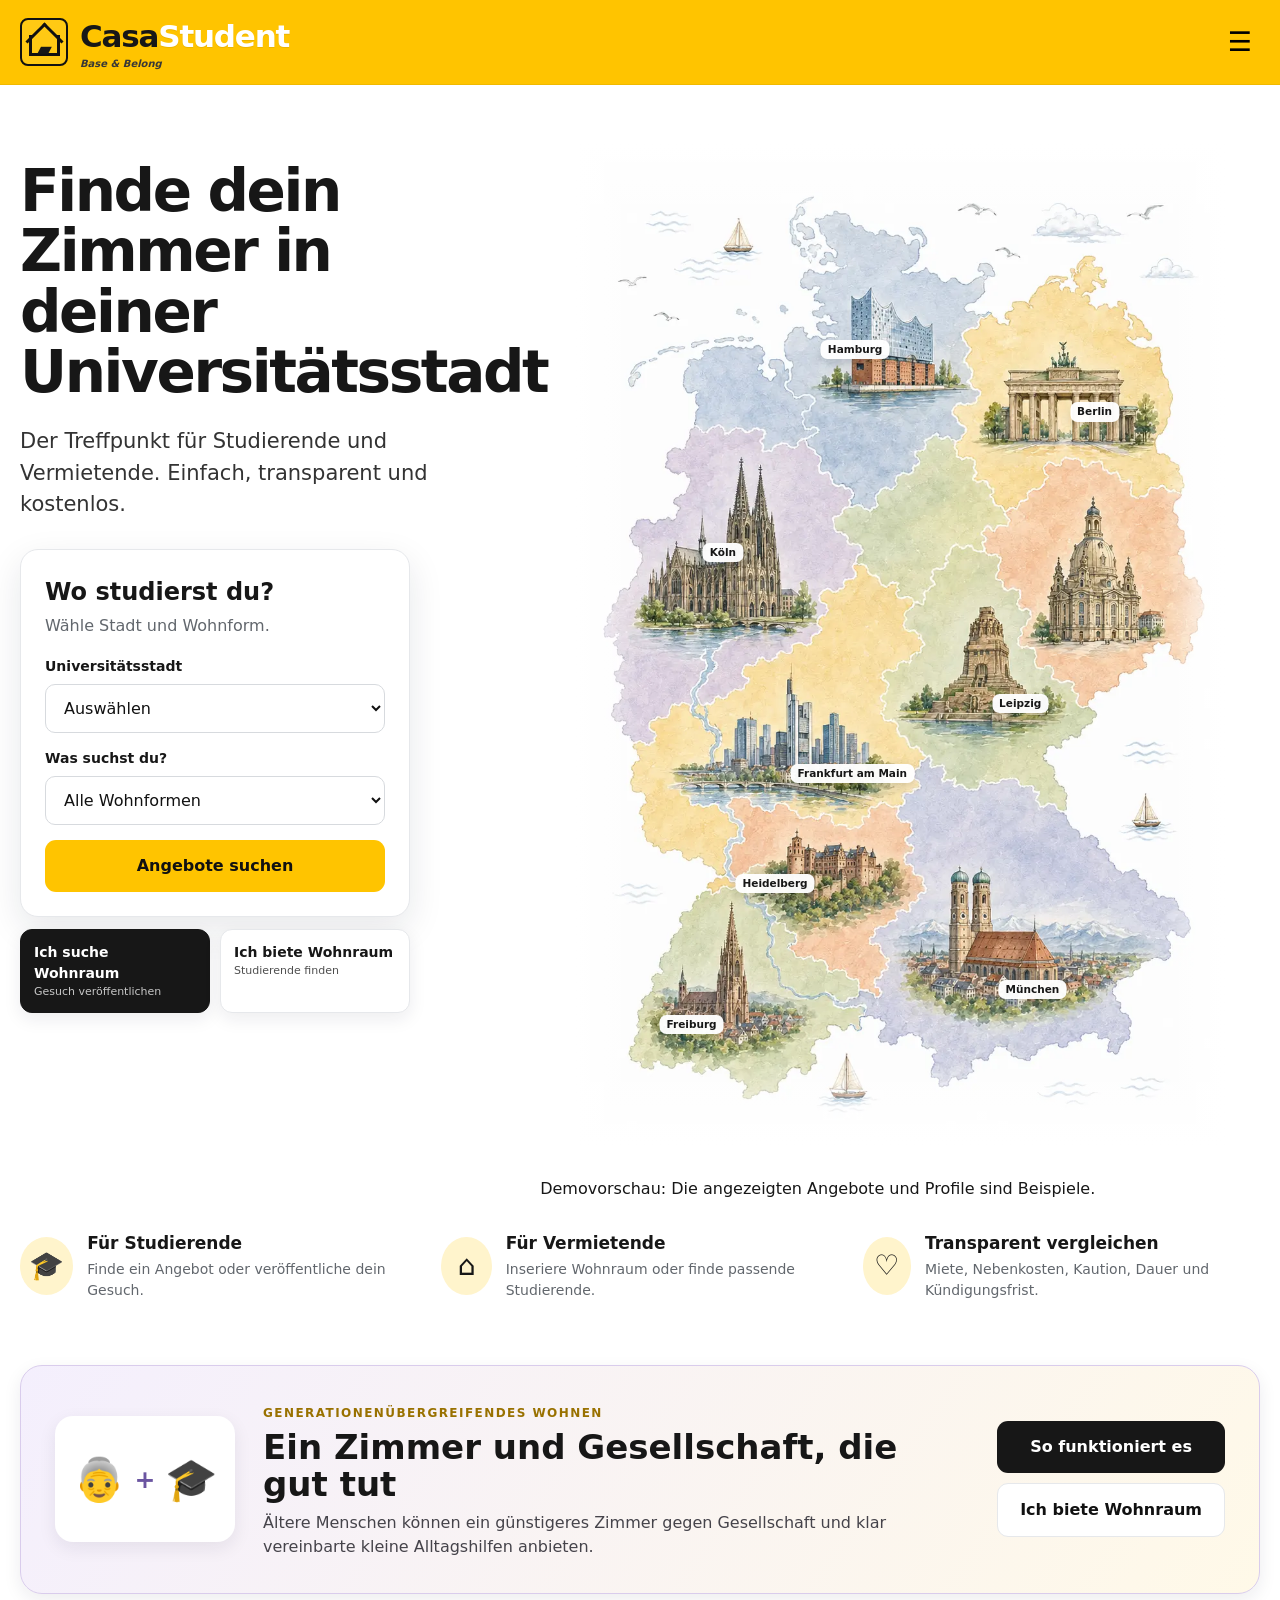
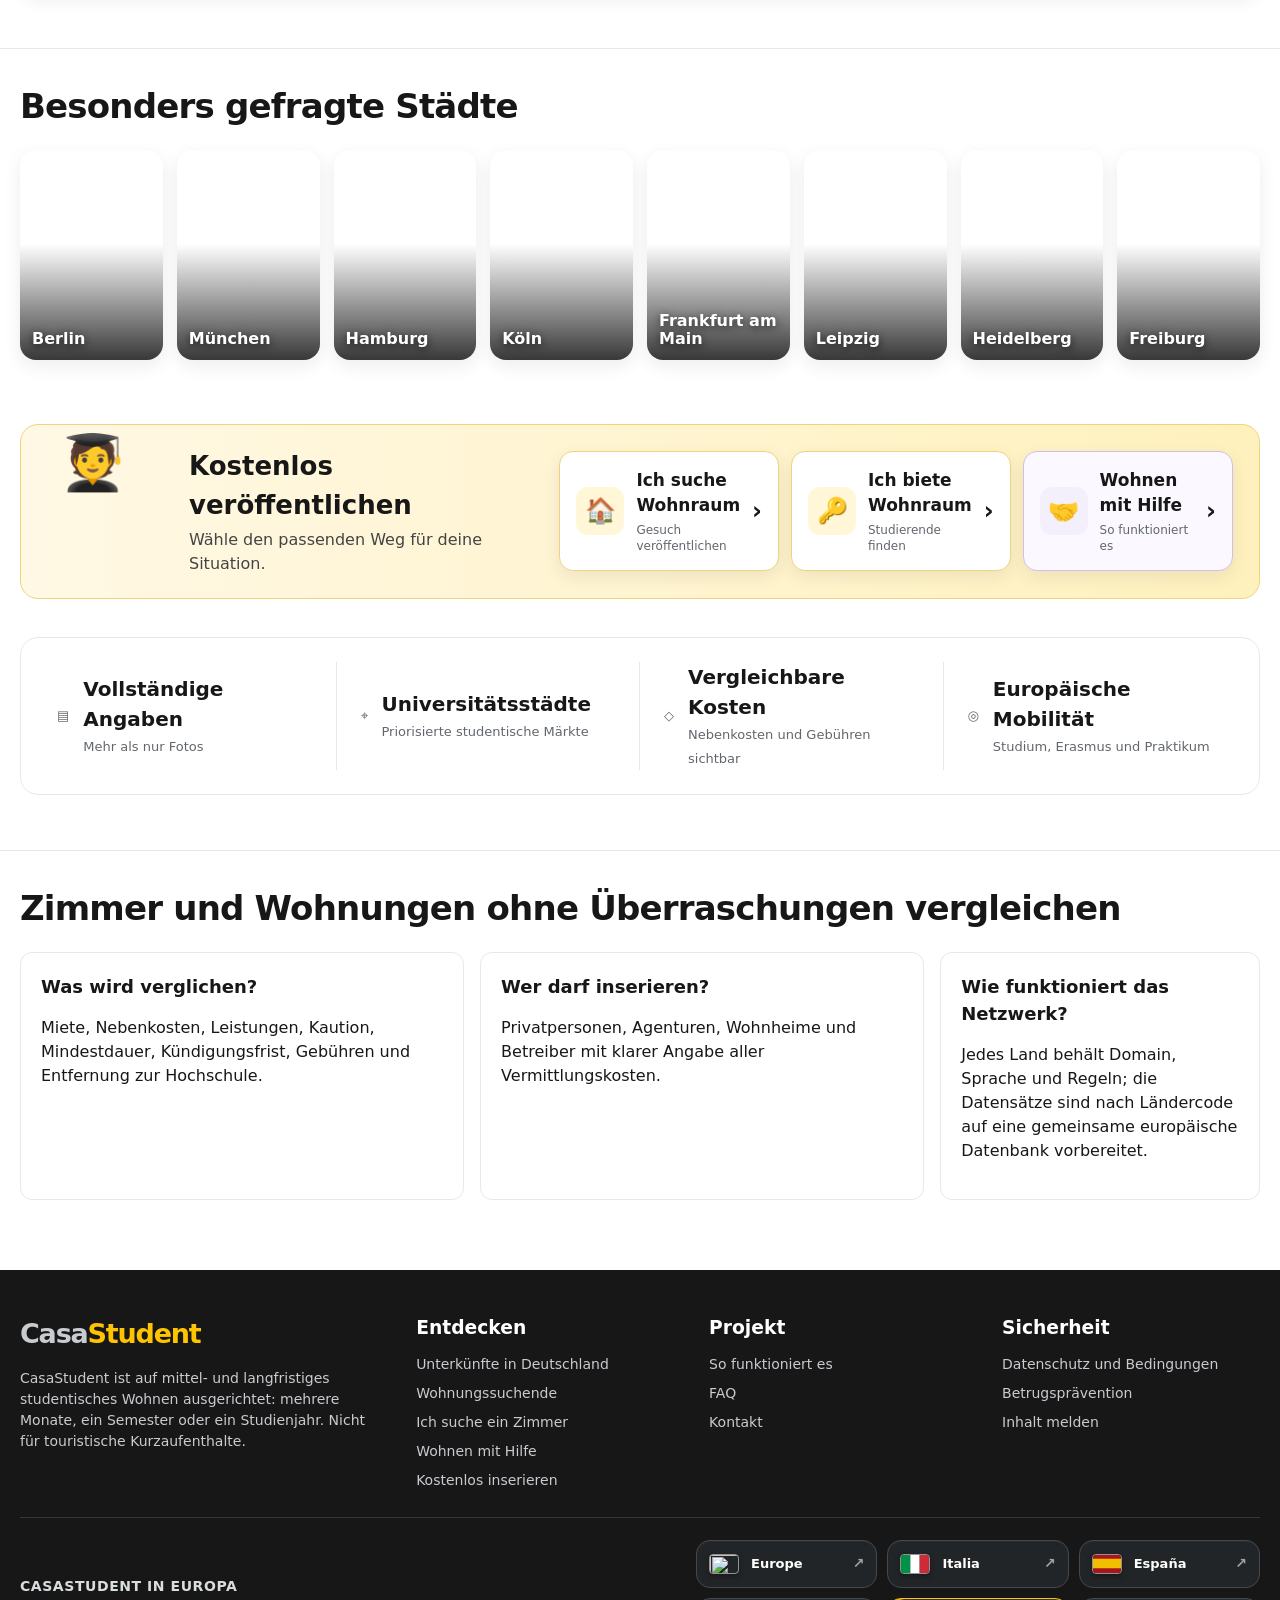
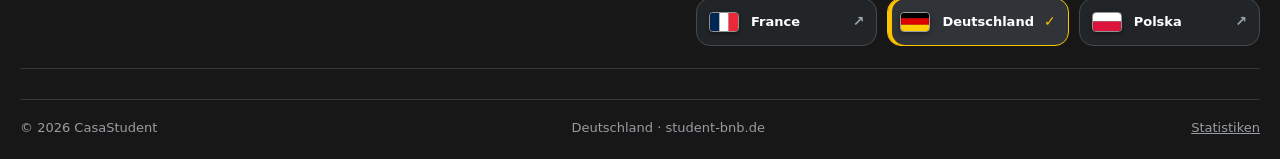
==== index.html @ a4d56d57 "Fix CasaStudent cross-country links" ====
<!doctype html><html lang="de"><head><meta charset="utf-8"><meta name="viewport" content="width=device-width,initial-scale=1"><meta name="theme-color" content="#ffc400"><link rel="stylesheet" href="assets/css/style.css"><link rel="stylesheet" href="assets/css/country.css?v=20260824-map4"><link rel="stylesheet" href="assets/css/germany-map-fix.css?v=20260825-map8"><title>Finde dein Zimmer in deiner Universitätsstadt | StudentBnB</title><meta name="description" content="Der Treffpunkt für Studierende und Vermietende. Einfach, transparent und kostenlos."><link rel="canonical" href="https://casastudent.de/index.html"></head><body><header class="site-header"><div class="container header-inner">
<a class="brand" href="index.html" aria-label="StudentBnB home"><span class="brand-icon" aria-hidden="true"><span class="brand-cap">▰</span></span><span>Student<strong>BnB</strong><small>Finde dein Zimmer. Lebe deine Stadt.</small></span></a>
<button class="menu-button" aria-label="Menu" aria-expanded="false">☰</button>
<nav class="main-nav" aria-label="Hauptnavigation"><a href="index.html#how">So funktioniert es</a><a href="studierende.html">Wohnungssuchende</a><a class="nav-social-link" href="wohnen-mit-hilfe.html">Wohnen mit Hilfe</a><a href="index.html#faq">FAQ</a><a href="index.html#contact">Kontakt</a><a class="nav-feature-link" href="ich-suche.html">Ich suche ein Zimmer</a><a class="header-cta" href="inserieren.html">Kostenlos inserieren</a><a class="account-link" href="#" data-login>♙ <span data-account-label>Anmelden</span></a></nav>
</div></header><main><section class="home-hero"><div class="container hero-grid"><div class="hero-copy"><h1>Finde dein Zimmer in deiner Universitätsstadt</h1><p>Der Treffpunkt für Studierende und Vermietende. Einfach, transparent und kostenlos.</p><form class="search-card" id="home-search"><h2>Wo studierst du?</h2><p>Wähle Stadt und Wohnform.</p><div class="field"><label for="home-city">Universitätsstadt</label><select id="home-city" name="city"></select></div><div class="field"><label for="home-type">Was suchst du?</label><select id="home-type" name="type"><option value="">Alle Wohnformen</option><option value="Einzelzimmer">Einzelzimmer</option><option value="Platz im Mehrbettzimmer">Platz im Mehrbettzimmer</option><option value="Studio">Studio</option><option value="1-Zimmer-Wohnung">1-Zimmer-Wohnung</option><option value="Wohnung">Wohnung</option></select></div><button class="btn btn-yellow btn-block" type="submit">Angebote suchen</button></form><div class="hero-market-actions"><a href="ich-suche.html"><strong>Ich suche Wohnraum</strong><small>Gesuch veröffentlichen</small></a><a href="inserieren.html"><strong>Ich biete Wohnraum</strong><small>Studierende finden</small></a></div></div>
<div class="map-stage country-market-map"><div class="market-map-top"><div><h2>Hochschulmärkte in Deutschland</h2><p>Wähle deine Universitätsstadt im Menü; die Deutschlandkarte ist auf denselben visuellen Standard wie Italien, Spanien und Frankreich abgestimmt.</p></div><span class="market-country-code">DE</span></div><div class="market-map-canvas"><div class="market-map-visual" style="--map-ratio:1009 / 1558"><img class="market-map-image" src="assets/img/country-map-watercolor-v2.webp" alt="Illustrierte Deutschlandkarte mit wichtigen Universitätsstädten und Wahrzeichen" draggable="false" decoding="async"><a class="map-city-marker label-left" style="--x:49.50%;--y:20.80%" href="stadt.html?city=hamburg" aria-label="Hamburg" title="Hamburg"><span>Hamburg</span></a><a class="map-city-marker label-right" style="--x:75.00%;--y:27.00%" href="stadt.html?city=berlin" aria-label="Berlin" title="Berlin"><span>Berlin</span></a><a class="map-city-marker label-right" style="--x:63.00%;--y:56.00%" href="stadt.html?city=leipzig" aria-label="Leipzig" title="Leipzig"><span>Leipzig</span></a><a class="map-city-marker label-left" style="--x:27.00%;--y:41.00%" href="stadt.html?city=koeln" aria-label="Köln" title="Köln"><span>Köln</span></a><a class="map-city-marker label-right" style="--x:32.00%;--y:63.00%" href="stadt.html?city=frankfurt" aria-label="Frankfurt am Main" title="Frankfurt am Main"><span>Frankfurt am Main</span></a><a class="map-city-marker label-left" style="--x:38.00%;--y:74.00%" href="stadt.html?city=heidelberg" aria-label="Heidelberg" title="Heidelberg"><span>Heidelberg</span></a><a class="map-city-marker label-left" style="--x:24.00%;--y:88.00%" href="stadt.html?city=freiburg" aria-label="Freiburg" title="Freiburg"><span>Freiburg</span></a><a class="map-city-marker label-right" style="--x:64.00%;--y:84.50%" href="stadt.html?city=muenchen" aria-label="München" title="München"><span>München</span></a></div></div><div class="market-map-note"><strong>Für eine gemeinsame europäische Datenbank vorbereitet</strong><span>countryCode = DE</span></div></div></div>
<div class="container value-strip" id="how"><div class="value-item"><span class="icon-circle">🎓</span><div><h3>Für Studierende</h3><p>Finde ein Angebot oder veröffentliche dein Gesuch.</p></div></div><div class="value-item"><span class="icon-circle">⌂</span><div><h3>Für Vermietende</h3><p>Inseriere Wohnraum oder finde passende Studierende.</p></div></div><div class="value-item"><span class="icon-circle">♡</span><div><h3>Transparent vergleichen</h3><p>Miete, Nebenkosten, Kaution, Dauer und Kündigungsfrist.</p></div></div></div></section>
<section class="solidarity-home"><div class="container solidarity-home-grid"><div class="solidarity-visual" aria-hidden="true"><span>👵</span><b>+</b><span>🎓</span></div><div><span class="kicker">Generationenübergreifendes Wohnen</span><h2>Ein Zimmer und Gesellschaft, die gut tut</h2><p>Ältere Menschen können ein günstigeres Zimmer gegen Gesellschaft und klar vereinbarte kleine Alltagshilfen anbieten.</p></div><div class="solidarity-actions"><a class="btn btn-dark" href="wohnen-mit-hilfe.html">So funktioniert es</a><a class="btn btn-white" href="inserieren.html?formula=intergenerational">Ich biete Wohnraum</a></div></div></section>
<section class="city-section"><div class="container"><h2 class="section-title">Besonders gefragte Städte</h2><div class="city-grid"><a class="city-card" href="stadt.html?city=berlin"><img src="assets/img/room-1.webp" alt=""><strong>Berlin</strong></a><a class="city-card" href="stadt.html?city=muenchen"><img src="assets/img/room-2.webp" alt=""><strong>München</strong></a><a class="city-card" href="stadt.html?city=hamburg"><img src="assets/img/room-3.webp" alt=""><strong>Hamburg</strong></a><a class="city-card" href="stadt.html?city=koeln"><img src="assets/img/room-4.webp" alt=""><strong>Köln</strong></a><a class="city-card" href="stadt.html?city=frankfurt"><img src="assets/img/room-5.webp" alt=""><strong>Frankfurt am Main</strong></a><a class="city-card" href="stadt.html?city=leipzig"><img src="assets/img/room-6.webp" alt=""><strong>Leipzig</strong></a><a class="city-card" href="stadt.html?city=heidelberg"><img src="assets/img/room-7.webp" alt=""><strong>Heidelberg</strong></a><a class="city-card" href="stadt.html?city=freiburg"><img src="assets/img/room-1.webp" alt=""><strong>Freiburg</strong></a></div></div></section>
<section class="container"><div class="publish-banner"><div class="student-illustration" aria-hidden="true" style="background:none;font-size:54px">🧑‍🎓</div><div><h3>Kostenlos veröffentlichen</h3><p>Wähle den passenden Weg für deine Situation.</p></div><div class="publish-choice-grid"><a class="publish-choice" href="ich-suche.html"><span class="choice-icon">🏠</span><span><strong>Ich suche Wohnraum</strong><small>Gesuch veröffentlichen</small></span><b>›</b></a><a class="publish-choice" href="inserieren.html"><span class="choice-icon">🔑</span><span><strong>Ich biete Wohnraum</strong><small>Studierende finden</small></span><b>›</b></a><a class="publish-choice solidarity-choice" href="wohnen-mit-hilfe.html"><span class="choice-icon">🤝</span><span><strong>Wohnen mit Hilfe</strong><small>So funktioniert es</small></span><b>›</b></a></div></div>
<div class="stats-strip"><div class="stat"><span class="stat-icon">▤</span><div><strong>Vollständige Angaben</strong><span>Mehr als nur Fotos</span></div></div><div class="stat"><span class="stat-icon">⌖</span><div><strong>Universitätsstädte</strong><span>Priorisierte studentische Märkte</span></div></div><div class="stat"><span class="stat-icon">◇</span><div><strong>Vergleichbare Kosten</strong><span>Nebenkosten und Gebühren sichtbar</span></div></div><div class="stat"><span class="stat-icon">◎</span><div><strong>Europäische Mobilität</strong><span>Studium, Erasmus und Praktikum</span></div></div></div></section>
<section class="city-section" id="faq"><div class="container"><h2 class="section-title">Zimmer und Wohnungen ohne Überraschungen vergleichen</h2><div class="detail-grid"><article class="info-card"><h2>Was wird verglichen?</h2><p>Miete, Nebenkosten, Leistungen, Kaution, Mindestdauer, Kündigungsfrist, Gebühren und Entfernung zur Hochschule.</p></article><article class="info-card"><h2>Wer darf inserieren?</h2><p>Privatpersonen, Agenturen, Wohnheime und Betreiber mit klarer Angabe aller Vermittlungskosten.</p></article><article class="info-card"><h2>Wie funktioniert das Netzwerk?</h2><p>Jedes Land behält Domain, Sprache und Regeln; die Datensätze sind nach Ländercode auf eine gemeinsame europäische Datenbank vorbereitet.</p></article></div></div></section></main><footer class="site-footer" id="contact"><div class="container"><div class="footer-grid">
<div><a class="brand" href="index.html" style="font-size:27px"><span>Student<strong>BnB</strong></span></a><p>Der Treffpunkt für Studierende und Vermietende. Einfach, transparent und kostenlos.</p></div>
<div><h3>Entdecken</h3><div class="footer-links"><a href="stadt.html">Unterkünfte in Deutschland</a><a href="studierende.html">Wohnungssuchende</a><a href="ich-suche.html">Ich suche ein Zimmer</a><a href="wohnen-mit-hilfe.html">Wohnen mit Hilfe</a><a href="inserieren.html">Kostenlos inserieren</a></div></div>
<div><h3>Projekt</h3><div class="footer-links"><a href="index.html#how">So funktioniert es</a><a href="index.html#faq">FAQ</a><a href="index.html#contact">Kontakt</a></div></div>
<div><h3>Sicherheit</h3><div class="footer-links"><a href="datenschutz.html">Datenschutz und Bedingungen</a><a href="datenschutz.html#security">Betrugsprävention</a><a href="mailto:meldung@student-bnb.de">Inhalt melden</a></div></div>
</div><div class="footer-international"><strong>StudentBnB in Europa</strong><div class="footer-country-links" data-network></div></div><div class="footer-bottom"><span>© 2026 StudentBnB</span><span>Deutschland · student-bnb.de</span></div></div></footer><div class="modal-backdrop" id="login-modal" role="dialog" aria-modal="true" aria-labelledby="login-title"><div class="modal"><button class="modal-close" data-close-modal aria-label="Schließen">×</button><h2 id="login-title">Anmelden</h2><p>Prüfe deine E-Mail, um die Verifizierung abzuschließen.</p><form id="login-form"><div class="field"><label for="login-email">Email</label><input id="login-email" name="email" type="email" required autocomplete="email" placeholder="name@email.com"></div><button class="btn btn-yellow btn-block" type="submit">Bestätigen und fortfahren</button></form></div></div><div id="toast" class="toast" role="status" aria-live="polite"></div><script src="assets/js/config.js"></script><script src="assets/js/data.js"></script><script src="assets/js/api.js"></script><script src="assets/js/app.js"></script></body></html>
---- assets/css/style.css ----
:root{
  --yellow:#ffc400;
  --yellow-dark:#e9ad00;
  --yellow-soft:#fff7d8;
  --ink:#171717;
  --muted:#62676d;
  --line:#e6e8eb;
  --paper:#ffffff;
  --green:#159447;
  --green-soft:#eaf8ef;
  --orange:#e98200;
  --orange-soft:#fff2df;
  --blue:#168bd2;
  --violet:#6b55a1;
  --violet-soft:#f3effb;
  --shadow:0 12px 35px rgba(20,31,45,.10);
  --shadow-sm:0 6px 18px rgba(20,31,45,.08);
  --radius:18px;
  --max:1240px;
}
*{box-sizing:border-box}
html{scroll-behavior:smooth}
body{margin:0;font-family:Inter,ui-sans-serif,system-ui,-apple-system,BlinkMacSystemFont,"Segoe UI",sans-serif;color:var(--ink);background:#fff;line-height:1.5}
img{max-width:100%;display:block}
a{color:inherit;text-decoration:none}
button,input,select,textarea{font:inherit}
button{cursor:pointer}
.container{width:min(var(--max),calc(100% - 40px));margin-inline:auto}
.visually-hidden{position:absolute!important;width:1px;height:1px;padding:0;margin:-1px;overflow:hidden;clip:rect(0,0,0,0);white-space:nowrap;border:0}
.hidden{display:none!important}

/* Header */
.site-header{position:sticky;top:0;z-index:50;background:var(--yellow);border-bottom:1px solid rgba(0,0,0,.06)}
.header-inner{height:84px;display:flex;align-items:center;gap:28px}
.brand{display:flex;align-items:center;gap:12px;font-size:31px;font-weight:900;letter-spacing:-1.2px;white-space:nowrap}
.brand-icon{width:48px;height:48px;border:2.5px solid #111;border-radius:8px;display:grid;place-items:center;position:relative;background:rgba(255,255,255,.08)}
.brand-icon:before{content:"";width:25px;height:18px;border:3px solid #111;border-top:0;position:absolute;bottom:8px}
.brand-icon:after{content:"";position:absolute;width:24px;height:24px;border-left:3px solid #111;border-top:3px solid #111;transform:rotate(45deg);top:8px}
.brand-cap{position:absolute;z-index:2;font-size:19px;top:14px}
.brand strong{color:white;text-shadow:0 1px 0 rgba(0,0,0,.08)}
.brand small{display:block;font-size:10px;font-weight:600;letter-spacing:0;color:#373737;margin-top:-4px}
.main-nav{margin-left:auto;display:flex;align-items:center;gap:18px;font-size:15px;font-weight:650}
.main-nav a:hover{text-decoration:underline;text-underline-offset:5px}
.header-cta{background:#fff;padding:15px 22px;border-radius:10px;box-shadow:var(--shadow-sm);font-weight:800!important;text-decoration:none!important}
.publish-menu{position:relative}
.publish-menu>.header-cta{display:flex;align-items:center;gap:8px;white-space:nowrap}
.publish-menu>.header-cta:after{content:"▾";font-size:12px;transition:.18s transform}
.publish-menu.open>.header-cta:after{transform:rotate(180deg)}
.publish-choice-menu{position:absolute;right:0;top:calc(100% + 10px);z-index:80;width:340px;padding:8px;background:#fff;border:1px solid var(--line);border-radius:14px;box-shadow:0 18px 45px rgba(20,31,45,.18)}
.publish-choice-menu[hidden]{display:none}
.publish-choice-menu a{display:grid;grid-template-columns:42px 1fr auto;align-items:center;gap:11px;padding:13px;border-radius:10px;color:#171717;text-decoration:none!important}
.publish-choice-menu a:hover,.publish-choice-menu a:focus{background:var(--yellow-soft);text-decoration:none}
.publish-choice-menu .choice-icon{width:42px;height:42px;border-radius:10px;background:#fff0b8;display:grid;place-items:center;font-size:22px}
.publish-choice-menu strong{display:block;font-size:15px}
.publish-choice-menu small{display:block;color:var(--muted);font-weight:500;line-height:1.3;margin-top:2px}
.publish-choice-menu b{font-size:21px}
.account-link{display:flex;align-items:center;gap:8px}
.menu-button{display:none;border:0;background:transparent;font-size:27px;padding:8px}

/* Common */
.btn{border:0;border-radius:11px;padding:14px 22px;font-weight:800;display:inline-flex;align-items:center;justify-content:center;gap:9px;transition:.2s transform,.2s box-shadow,.2s background}
.btn:hover{transform:translateY(-1px);box-shadow:var(--shadow-sm)}
.btn-yellow{background:var(--yellow);color:#111}
.btn-dark{background:#171717;color:#fff}
.btn-white{background:#fff;color:#111;border:1px solid var(--line)}
.btn-green{background:#13a34a;color:#fff}
.btn-blue{background:#168bd2;color:#fff}
.btn-block{width:100%}
.section-title{font-size:34px;line-height:1.15;margin:0 0 24px;letter-spacing:-.8px}
.kicker{text-transform:uppercase;letter-spacing:.12em;font-weight:850;color:#997100;font-size:12px}
.card{border:1px solid var(--line);background:#fff;border-radius:var(--radius);box-shadow:var(--shadow-sm)}
.pill{display:inline-flex;align-items:center;gap:6px;background:#eef3f7;color:#4b5967;padding:5px 10px;border-radius:999px;font-size:12px;font-weight:700}
.notice{border-radius:12px;padding:14px 16px;background:var(--yellow-soft);border:1px solid #f4dd82}
.icon-circle{width:58px;height:58px;border-radius:50%;display:grid;place-items:center;background:#fff4cc;font-size:28px}
.breadcrumb{background:var(--yellow);border-top:1px solid rgba(0,0,0,.05);font-size:14px}
.breadcrumb .container{height:44px;display:flex;align-items:center;gap:9px}
.breadcrumb a{font-weight:650}

/* Homepage */
.home-hero{padding:48px 0 20px;overflow:hidden}
.hero-grid{display:grid;grid-template-columns:minmax(360px,.82fr) minmax(560px,1.18fr);align-items:start;gap:20px}
.hero-copy{padding-top:28px;position:relative;z-index:2}
.hero-copy h1{font-size:58px;line-height:1.04;letter-spacing:-2.4px;margin:0 0 24px;max-width:540px}
.hero-copy h1 span{color:var(--yellow-dark)}
.hero-copy>p{font-size:21px;max-width:430px;margin:0 0 28px;color:#333}
.search-card{width:min(390px,100%);padding:24px;border-radius:18px;background:#fff;border:1px solid var(--line);box-shadow:var(--shadow)}
.search-card h2{font-size:24px;margin:0 0 4px}
.search-card p{margin:0 0 18px;color:var(--muted)}
.field{display:grid;gap:7px;margin-bottom:15px}
.field label,.field-label{font-weight:750;font-size:14px}
.field input,.field select,.field textarea,.select-control{width:100%;border:1px solid #d7dade;border-radius:10px;padding:13px 14px;background:#fff;color:#111;outline:none}
.field input:focus,.field select:focus,.field textarea:focus{border-color:#e6b400;box-shadow:0 0 0 4px rgba(255,196,0,.16)}
.explore-map{display:flex;align-items:center;gap:12px;margin-top:24px;color:#424242}
.hero-market-actions{width:min(390px,100%);display:grid;grid-template-columns:1fr 1fr;gap:10px;margin-top:12px}
.hero-market-actions a{padding:12px 13px;border-radius:12px;border:1px solid var(--line);background:#fff;box-shadow:var(--shadow-sm)}
.hero-market-actions a:first-child{background:#171717;color:#fff;border-color:#171717}
.hero-market-actions strong,.hero-market-actions small{display:block}
.hero-market-actions strong{font-size:14px}
.hero-market-actions small{font-size:11px;color:inherit;opacity:.76}
.explore-arrow{font-size:39px;transform:rotate(-15deg)}
.map-stage{position:relative;aspect-ratio:689/845;min-height:0;margin-top:-8px}
.map-stage img{width:100%;height:100%;object-fit:contain;object-position:center top;filter:drop-shadow(0 12px 16px rgba(45,65,85,.07))}
.map-hotspot{position:absolute;border:0;background:rgba(255,196,0,.001);border-radius:18px;z-index:2}
.map-hotspot:hover,.map-hotspot:focus{outline:4px solid rgba(255,196,0,.35);background:rgba(255,196,0,.10)}
.hot-milano{left:9%;top:6%;width:25%;height:14%}
.hot-torino{left:0;top:18%;width:23%;height:15%}
.hot-trento{left:37%;top:5%;width:20%;height:12%}
.hot-padova{left:52%;top:16%;width:23%;height:14%}
.hot-trieste{left:69%;top:18%;width:20%;height:14%}
.hot-bologna{left:43%;top:28%;width:22%;height:13%}
.hot-pisa{left:16%;top:39%;width:19%;height:14%}
.hot-firenze{left:40%;top:41%;width:21%;height:13%}
.hot-ancona{left:65%;top:41%;width:21%;height:13%}
.hot-roma{left:41%;top:57%;width:22%;height:13%}
.hot-bari{left:80%;top:58%;width:20%;height:13%}
.hot-napoli{left:63%;top:72%;width:21%;height:13%}
.hot-cagliari{left:8%;top:73%;width:22%;height:13%}
.hot-palermo{left:48%;top:88%;width:23%;height:12%}
.value-strip{display:grid;grid-template-columns:repeat(3,1fr);gap:24px;margin-top:14px;position:relative;z-index:3;padding-bottom:44px}
.value-item{display:flex;gap:14px;align-items:center}
.value-item h3{font-size:17px;margin:0 0 3px}
.value-item p{font-size:14px;margin:0;color:var(--muted)}
.city-section{border-top:1px solid var(--line);padding:38px 0 54px}
.city-grid{display:grid;grid-template-columns:repeat(8,1fr);gap:14px}
.city-card{position:relative;border-radius:16px;overflow:hidden;aspect-ratio:.68;box-shadow:var(--shadow-sm);transition:.2s transform}
.city-card:hover{transform:translateY(-4px)}
.city-card img{width:100%;height:100%;object-fit:cover}
.city-card:after{display:none}
.city-card strong{position:absolute;width:1px;height:1px;overflow:hidden;clip:rect(0 0 0 0);white-space:nowrap}
.publish-banner{margin:10px 0 38px;background:linear-gradient(90deg,#fff8e4,#fff1bd);border:1px solid #f0d47c;border-radius:18px;display:grid;grid-template-columns:120px minmax(220px,.75fr) minmax(480px,1.45fr);align-items:center;gap:22px;padding:22px 26px;min-height:170px}
.student-illustration{width:96px;height:96px;justify-self:center;background:url("../img/student-publish.svg") center/contain no-repeat;font-size:0;line-height:0}
.publish-banner h3{font-size:26px;margin:0 0 3px}
.publish-banner p{margin:0;color:#444}
.publish-choice-grid{display:grid;grid-template-columns:repeat(3,1fr);gap:12px}
.publish-choice{min-height:104px;display:grid;grid-template-columns:48px 1fr auto;align-items:center;gap:12px;padding:16px;background:#fff;border:1px solid #ecd57c;border-radius:14px;box-shadow:var(--shadow-sm);transition:.18s transform,.18s border-color,.18s box-shadow}
.publish-choice:hover,.publish-choice:focus{transform:translateY(-2px);border-color:#d5ad00;box-shadow:var(--shadow)}
.publish-choice .choice-icon{width:48px;height:48px;display:grid;place-items:center;border-radius:12px;background:var(--yellow-soft);font-size:25px}
.publish-choice strong{display:block;font-size:17px}
.publish-choice small{display:block;color:var(--muted);font-size:12px;line-height:1.35;margin-top:3px}
.publish-choice b{font-size:24px}
.publish-choice.solidarity-choice{border-color:#cfc0e9;background:#fbf9ff}
.publish-choice.solidarity-choice .choice-icon{background:var(--violet-soft)}
.solidarity-home{padding:0 0 54px}
.solidarity-home-grid{display:grid;grid-template-columns:180px minmax(0,1fr) auto;align-items:center;gap:28px;padding:34px;border-radius:22px;background:linear-gradient(125deg,#f4effd,#fff9e8);border:1px solid #d9ccec;box-shadow:var(--shadow-sm)}
.solidarity-visual{height:126px;border-radius:18px;background:#fff;display:flex;align-items:center;justify-content:center;gap:10px;font-size:42px;box-shadow:var(--shadow-sm)}
.solidarity-visual b{font-size:25px;color:var(--violet)}
.solidarity-home h2{font-size:34px;margin:5px 0 8px;line-height:1.08}
.solidarity-home p{max-width:700px;margin:0;color:#45434a}
.solidarity-points{display:flex;gap:14px;flex-wrap:wrap;margin-top:14px;font-size:13px;font-weight:800;color:#554171}
.solidarity-actions{display:grid;gap:10px;min-width:220px}
.solidarity-page-hero{padding:64px 0;background:linear-gradient(120deg,#f2ecfb,#fff8df);border-bottom:1px solid #d9ccec}
.solidarity-page-grid{display:grid;grid-template-columns:minmax(0,1fr) 380px;gap:50px;align-items:center}
.solidarity-page-hero h1{font-size:54px;line-height:1.02;margin:8px 0 18px;letter-spacing:-1.8px}
.solidarity-page-hero p{font-size:19px;color:#45434a;max-width:720px}
.solidarity-page-actions{display:flex;gap:11px;flex-wrap:wrap;margin-top:24px}
.solidarity-card-visual{background:#fff;border:1px solid #d9ccec;border-radius:24px;padding:30px;box-shadow:var(--shadow);text-align:center}
.solidarity-card-visual .solidarity-visual{margin-bottom:18px}
.solidarity-card-visual strong{font-size:22px;display:block}
.solidarity-card-visual p{font-size:14px;margin:8px 0 0}
.solidarity-content{padding:52px 0}
.solidarity-steps{display:grid;grid-template-columns:repeat(4,1fr);gap:16px;margin-top:24px}
.solidarity-step{padding:22px;border:1px solid var(--line);border-radius:16px;background:#fff}
.solidarity-step b{width:38px;height:38px;border-radius:50%;display:grid;place-items:center;background:var(--violet-soft);color:var(--violet);margin-bottom:13px}
.solidarity-step h3{margin:0 0 6px}
.solidarity-step p{margin:0;color:var(--muted);font-size:14px}
.solidarity-safety{margin-top:34px;display:grid;grid-template-columns:1fr 1fr;gap:18px}
.solidarity-safety .info-card:first-child{background:var(--green-soft);border-color:#b9dfc7}
.solidarity-safety .info-card:last-child{background:#fff4f0;border-color:#efc8bb}
.solidarity-example-list{display:grid;grid-template-columns:repeat(2,1fr);gap:10px;margin-top:15px}
.solidarity-example-list span{padding:12px;border-radius:10px;background:#fff;border:1px solid rgba(0,0,0,.08);font-size:13px;font-weight:700}
.stats-strip{display:grid;grid-template-columns:repeat(4,1fr);border:1px solid var(--line);border-radius:18px;padding:24px 12px;margin-bottom:55px}
.stat{display:flex;align-items:center;gap:14px;padding:0 24px;border-right:1px solid var(--line)}
.stat:last-child{border-right:0}
.stat-icon{font-size:30px}
.stat strong{display:block;font-size:20px}
.stat span{color:var(--muted);font-size:13px}

/* City page */
.city-hero{position:relative;min-height:330px;background:#f9efc8;overflow:hidden}
.city-hero-bg{position:absolute;inset:0 0 0 38%;background-size:cover;background-position:center}
.city-hero-bg:before{content:"";position:absolute;inset:0;background:linear-gradient(90deg,#fff3c4 0%,rgba(255,243,196,.9) 10%,rgba(255,243,196,0) 56%)}
.city-hero .container{position:relative;z-index:2;padding-top:48px;padding-bottom:48px}
.city-hero h1{font-size:52px;margin:0 0 4px}
.city-hero h2{font-size:21px;margin:0 0 12px}
.city-hero p{max-width:390px;font-size:17px}
.filters{position:sticky;top:84px;z-index:20;background:#fff;border-bottom:1px solid var(--line);box-shadow:0 7px 18px rgba(20,31,45,.05)}
.filter-grid{display:grid;grid-template-columns:1.2fr 1.2fr 1fr 1fr 1fr 1.1fr;gap:12px;padding:20px 0}
.filter-grid label{font-size:12px;font-weight:800;display:grid;gap:6px}
.filter-grid select,.filter-grid input{border:1px solid var(--line);padding:11px;border-radius:8px;background:#fff;min-width:0}
.city-filter-grid{grid-template-columns:1.15fr 1.1fr .85fr .85fr 1fr 1fr 1fr}
.results-bar{display:flex;align-items:center;justify-content:space-between;margin:30px 0 16px;color:var(--muted)}
.listings{display:grid;gap:12px;padding-bottom:30px}
.listing-card{border:1px solid var(--line);display:grid;grid-template-columns:250px 1fr 190px 46px;border-radius:12px;overflow:hidden;background:#fff;min-height:154px;transition:.18s box-shadow,.18s transform}
.listing-card:hover{box-shadow:var(--shadow);transform:translateY(-1px)}
.listing-image{width:100%;height:100%;min-height:154px;object-fit:cover}
.listing-main{padding:18px 22px}
.listing-title-row{display:flex;align-items:center;gap:10px;flex-wrap:wrap}
.listing-main h3{margin:0;font-size:24px}
.listing-meta{display:flex;gap:24px;margin:12px 0 8px;flex-wrap:wrap}
.listing-submeta{display:flex;gap:22px;color:#3f464d;font-size:14px;flex-wrap:wrap}
.listing-price{display:flex;flex-direction:column;align-items:flex-end;justify-content:center;padding:18px}
.price{font-size:30px;font-weight:900;color:var(--green);white-space:nowrap}
.price small{font-size:13px;color:#222}
.price.expenses-out{color:var(--orange)}
.expenses-badge{font-size:12px;font-weight:800;border-radius:8px;padding:7px 9px;margin-top:8px}
.included{background:var(--green-soft);color:var(--green)}
.excluded{background:var(--orange-soft);color:var(--orange)}
.listing-actions{display:grid;place-items:center;border-left:1px solid var(--line)}
.favorite-button{border:0;background:transparent;font-size:27px;color:#5d6267}
.favorite-button.active{color:#df4756}
.empty-state{text-align:center;padding:60px 20px;border:1px dashed #ccd1d6;border-radius:16px;color:var(--muted)}
.empty-actions{display:flex;justify-content:center;gap:10px;flex-wrap:wrap;margin-top:20px}
.pagination{display:flex;align-items:center;justify-content:center;gap:8px;margin:12px 0 34px}
.page-btn{width:39px;height:39px;border:0;border-radius:7px;background:#fff}
.page-btn.active{background:var(--yellow);font-weight:900}
.tip-strip{display:flex;align-items:center;gap:14px;background:var(--yellow-soft);border:1px solid #f1d87f;border-radius:12px;padding:14px 18px;margin-bottom:45px;position:relative;overflow:hidden}
.tip-strip:after{content:"";background:url("../img/skyline.svg") right bottom/430px auto no-repeat;position:absolute;inset:0;pointer-events:none}

/* Detail */
.detail-page{padding:28px 0 52px}
.detail-title-row{display:grid;grid-template-columns:1fr auto auto;gap:18px;align-items:start;margin-bottom:18px}
.detail-title-row h1{font-size:36px;margin:0 0 10px}
.top-meta{display:flex;gap:22px;flex-wrap:wrap;color:#454b50}
.detail-price{text-align:right}
.detail-price .price{font-size:36px}
.gallery-contact{display:grid;grid-template-columns:minmax(0,1fr) 350px;gap:22px}
.gallery{display:grid;grid-template-columns:minmax(0,1fr) 190px;gap:10px;height:500px}
.main-photo{width:100%;height:500px;object-fit:cover;border-radius:13px}
.thumbs{display:grid;grid-template-rows:repeat(3,1fr);gap:10px}
.thumb{border:0;padding:0;background:none;border-radius:10px;overflow:hidden;position:relative}
.thumb img{width:100%;height:100%;object-fit:cover}
.contact-card{padding:20px;border:1px solid var(--line);border-radius:13px;align-self:stretch}
.contact-card h2{margin:0 0 6px;font-size:20px}
.contact-card p{font-size:14px;margin:0 0 14px}
.contact-stack{display:grid;gap:10px}
.safety-box{margin-top:16px;background:var(--green-soft);border-left:4px solid var(--green);padding:14px;border-radius:8px;font-size:13px}
.distance-strip{display:grid;grid-template-columns:repeat(5,1fr);border:1px solid var(--line);border-radius:12px;margin:20px 0;overflow:hidden}
.distance-item{padding:17px;display:flex;align-items:center;gap:10px;border-right:1px solid var(--line)}
.distance-item:last-child{border-right:0}
.distance-item span{font-size:13px}
.distance-item strong{display:block;font-size:15px}
.detail-grid{display:grid;grid-template-columns:1fr 1fr .72fr;gap:16px;margin-bottom:16px}
.info-card{padding:20px;border:1px solid var(--line);border-radius:12px}
.info-card h2{font-size:18px;margin:0 0 14px}
.definition-list{display:grid;grid-template-columns:1fr 1fr;gap:7px 18px;font-size:14px}
.definition-list dt{color:#555}
.definition-list dd{margin:0;font-weight:650}
.check-list,.bullet-list{margin:0;padding:0;list-style:none;display:grid;gap:9px}
.form-section .bullet-list{margin-bottom:20px}
.check-list li:before{content:"✓";color:var(--green);font-weight:900;margin-right:9px}
.bullet-list li:before{content:"•";color:var(--yellow-dark);font-weight:900;margin-right:9px}
.cost-card{background:#fff9e8}
.cost-card .price{margin:8px 0}
.description-grid{display:grid;grid-template-columns:1.35fr .65fr;gap:16px;margin-bottom:16px}
.description-columns{display:grid;grid-template-columns:1fr 1fr;gap:28px;margin-top:18px}
.map-card img{border-radius:10px;margin-bottom:12px}
.detail-footer-grid{display:grid;grid-template-columns:repeat(3,1fr);gap:16px}

/* Publish */
.form-shell{padding:38px 0 60px;background:#fafbfc}
.form-heading{text-align:center;max-width:780px;margin:0 auto 30px}
.form-heading h1{font-size:42px;margin:0 0 10px}
.form-heading p{color:var(--muted);font-size:18px}
.progress{display:grid;grid-template-columns:repeat(4,1fr);max-width:880px;margin:0 auto 30px}
.progress-step{text-align:center;position:relative;font-size:13px;font-weight:750;color:#777}
.progress-step:before{content:attr(data-step);width:34px;height:34px;border-radius:50%;display:grid;place-items:center;margin:0 auto 7px;background:#e7e9ec;color:#555;position:relative;z-index:2}
.progress-step:not(:last-child):after{content:"";position:absolute;height:3px;background:#e7e9ec;top:16px;left:50%;right:-50%}
.progress-step.active{color:#111}
.progress-step.active:before{background:var(--yellow);color:#111}
.publish-form{max-width:980px;margin:auto}
.form-section{padding:28px;margin-bottom:18px}
.form-section h2{font-size:23px;margin:0 0 7px}
.form-section>p{margin:0 0 22px;color:var(--muted)}
.form-grid{display:grid;grid-template-columns:repeat(2,1fr);gap:16px}
.form-grid.three{grid-template-columns:repeat(3,1fr)}
.full{grid-column:1/-1}
.checkbox-grid{display:grid;grid-template-columns:repeat(3,1fr);gap:10px}
.check-option{display:flex;align-items:center;gap:9px;border:1px solid var(--line);border-radius:9px;padding:12px}
.form-actions{display:flex;justify-content:space-between;gap:16px;margin-top:24px}
.preview-box{display:none;margin-top:22px}
.preview-box.active{display:block}
.success-message{display:none;background:var(--green-soft);border:1px solid #a8dfbd;border-radius:14px;padding:22px;margin-top:18px}
.success-message.active{display:block}
.wizard-ready .form-section[hidden]{display:none}
.wizard-controls{display:flex;justify-content:space-between;gap:12px;margin-top:24px;padding-top:20px;border-top:1px solid var(--line)}
.progress-step.completed:before{content:"✓";background:var(--green);color:#fff}
.progress-step.completed:not(:last-child):after{background:var(--green)}
.intergenerational-fields{background:var(--violet-soft);border:1px solid #d8cceb;border-radius:14px;padding:20px;margin-top:20px}
.intergenerational-fields h3{margin:0 0 6px}
.intergenerational-fields>p{margin:0 0 16px;color:#554c62}
.micro-note{font-size:12px;color:var(--muted)}

/* Student requests and shared-living profiles */
.nav-feature-link{font-weight:800;color:#4b3900}
.nav-social-link{font-weight:800;color:#4c337a}
.results-actions{display:flex;align-items:center;gap:10px;flex-wrap:wrap}
.progress.five{grid-template-columns:repeat(5,1fr);max-width:980px}
.progress.three{grid-template-columns:repeat(3,1fr);max-width:760px}
.profile-help{font-size:13px;color:var(--muted);margin-top:-7px}
.profile-chips{display:flex;flex-wrap:wrap;gap:8px;margin-top:12px}
.profile-chip{display:inline-flex;align-items:center;gap:6px;border-radius:999px;padding:7px 11px;background:#f4f6f8;color:#414952;font-size:12px;font-weight:750}
.profile-chip.yellow{background:var(--yellow-soft);color:#715400}
.profile-chip.green{background:var(--green-soft);color:#11753a}
.household-panel{grid-column:1/-1;background:linear-gradient(135deg,#fffdf7,#fff7d8);border-color:#f0d47c}
.household-panel>p{color:#454b50;margin:0 0 16px}
.household-grid{display:grid;grid-template-columns:repeat(4,1fr);gap:10px}
.household-stat{background:#fff;border:1px solid #eadfb8;border-radius:10px;padding:14px}
.household-stat span{display:block;color:var(--muted);font-size:12px;margin-bottom:4px}
.household-stat strong{font-size:14px}
.household-story{margin-top:16px;padding-top:16px;border-top:1px solid #eadfb8}
.request-hero{padding:44px 0;background:linear-gradient(100deg,#fff7d8,#fff 62%);border-bottom:1px solid var(--line)}
.request-hero-grid{display:grid;grid-template-columns:1fr auto;gap:30px;align-items:center}
.request-hero h1{font-size:42px;line-height:1.08;margin:0 0 10px}
.request-hero p{max-width:720px;color:var(--muted);font-size:18px;margin:0}
.request-list{display:grid;grid-template-columns:repeat(2,1fr);gap:16px;margin-bottom:36px}
.request-card{border:1px solid var(--line);border-radius:14px;background:#fff;padding:22px;box-shadow:var(--shadow-sm);display:grid;grid-template-columns:74px 1fr;gap:18px}
.student-avatar{width:74px;height:74px;border-radius:50%;background:var(--yellow);display:grid;place-items:center;font-size:24px;font-weight:900;overflow:hidden;border:3px solid #fff;box-shadow:0 0 0 1px #e7d48d}
.student-avatar img{width:100%;height:100%;object-fit:cover}
.request-card-head{display:flex;align-items:flex-start;justify-content:space-between;gap:12px}
.request-card h2{font-size:21px;margin:0 0 4px}
.request-card .request-subtitle{color:var(--muted);font-size:13px}
.request-budget{font-size:20px;font-weight:900;color:var(--green);white-space:nowrap}
.request-budget small{font-size:11px;color:#555}
.request-summary{margin:14px 0 0;color:#42484e;font-size:14px}
.request-facts{display:grid;grid-template-columns:repeat(2,1fr);gap:8px 16px;margin-top:14px;padding-top:14px;border-top:1px solid var(--line);font-size:13px}
.request-facts span{color:var(--muted);display:block;font-size:11px}
.request-facts strong{display:block}
.request-card-actions{grid-column:1/-1;display:flex;gap:9px;flex-wrap:wrap;padding-top:2px}
.request-card-actions .btn{padding:10px 14px;font-size:13px}
.verification-badge{display:inline-flex;align-items:center;gap:5px;color:#11753a;font-size:12px;font-weight:800}
.student-filter-grid{grid-template-columns:1.15fr 1.15fr 1fr 1fr 1fr}
.filter-actions{display:flex;justify-content:flex-end;gap:10px;align-items:center;padding-bottom:16px}
.advanced-filters{grid-column:1/-1;border-top:1px solid var(--line);padding-top:12px}
.advanced-filters summary{cursor:pointer;font-weight:850;color:#4b3900;list-style:none}
.advanced-filters summary::-webkit-details-marker{display:none}
.advanced-filters summary:after{content:" +"}
.advanced-filters[open] summary:after{content:" −"}
.advanced-filter-grid{display:grid;grid-template-columns:repeat(4,1fr);gap:12px;margin-top:12px}
.request-card.intergenerational{border-color:#cbb9e6;background:linear-gradient(135deg,#fff,#fbf8ff)}
.solidarity-badge{display:inline-flex;align-items:center;gap:6px;padding:6px 10px;border-radius:999px;background:var(--violet-soft);color:#563c86;font-size:12px;font-weight:850;margin-top:8px}
.photo-profile-preview{width:86px;height:86px;border-radius:50%;border:2px dashed #d7dade;display:none;object-fit:cover;margin-top:8px}
.photo-profile-preview.active{display:block}
.privacy-toggle{display:flex;align-items:flex-start;gap:10px;font-size:13px;color:#454b50}
.privacy-toggle input{width:auto;margin-top:3px}

/* Modal and toast */
.modal-backdrop{position:fixed;inset:0;background:rgba(0,0,0,.42);display:none;align-items:center;justify-content:center;z-index:100;padding:20px}
.modal-backdrop.active{display:flex}
.modal{background:#fff;width:min(460px,100%);padding:28px;border-radius:18px;box-shadow:var(--shadow)}
.modal h2{margin:0 0 6px}
.modal-close{float:right;border:0;background:transparent;font-size:24px}
.toast{position:fixed;right:20px;bottom:20px;background:#171717;color:#fff;padding:14px 18px;border-radius:10px;box-shadow:var(--shadow);z-index:200;transform:translateY(120px);opacity:0;transition:.25s}
.toast.show{transform:translateY(0);opacity:1}

/* Footer */
.site-footer{background:#171717;color:#fff;padding:44px 0 22px}
.footer-grid{display:grid;grid-template-columns:1.4fr repeat(3,1fr);gap:35px}
.footer-grid h3{margin:0 0 12px}
.footer-grid p,.footer-grid a{color:#c8cbd0;font-size:14px}
.footer-links{display:grid;gap:8px}
.footer-international{border-top:1px solid #36393d;margin-top:30px;padding-top:20px;display:flex;align-items:center;justify-content:space-between;gap:18px}
.footer-international strong{font-size:15px}
.footer-country-links{display:flex;gap:10px;flex-wrap:wrap}
.footer-country-links a{color:#fff;border:1px solid #51545a;border-radius:999px;padding:7px 12px;font-size:13px;transition:.18s background,.18s border-color}
.country-flag{display:inline-block;width:24px;height:16px;margin-right:7px;vertical-align:-3px;border:1px solid rgba(255,255,255,.5);border-radius:3px;box-shadow:0 1px 2px rgba(0,0,0,.3);object-fit:cover}
.footer-country-links a[aria-disabled="true"]{opacity:.62}
.footer-country-links a:hover,.footer-country-links a:focus{background:#ffc400;border-color:#ffc400;color:#171717}
.footer-bottom{border-top:1px solid #36393d;margin-top:30px;padding-top:18px;color:#989da3;font-size:13px;display:flex;justify-content:space-between}

/* Header responsive: the full navigation no longer fits comfortably on tablet/small laptop widths. */
@media(max-width:1400px){
  .menu-button{display:block;margin-left:auto}
  .main-nav{position:absolute;display:none;top:84px;left:0;right:0;background:#fff;padding:18px 22px;box-shadow:var(--shadow);flex-direction:column;align-items:stretch;gap:8px}
  .main-nav.open{display:flex}
  .main-nav a{padding:10px}
  .publish-menu{width:100%}
  .publish-menu>.header-cta{justify-content:center}
  .publish-choice-menu{position:static;width:100%;margin-top:8px;box-shadow:none}
}

/* Responsive */
@media(max-width:1050px){
  .hero-grid{grid-template-columns:1fr 1.15fr}
  .hero-copy h1{font-size:49px}
  .map-stage,.map-stage img{height:720px;min-height:720px}
  .city-grid{grid-template-columns:repeat(4,1fr)}
  .publish-banner{grid-template-columns:90px 1fr}
  .publish-choice-grid{grid-column:1/-1}
  .solidarity-home-grid{grid-template-columns:140px 1fr}
  .solidarity-actions{grid-column:1/-1;grid-template-columns:1fr 1fr}
  .solidarity-page-grid{grid-template-columns:1fr 300px}
  .solidarity-steps{grid-template-columns:repeat(2,1fr)}
  .listing-card{grid-template-columns:210px 1fr 170px 42px}
  .gallery-contact{grid-template-columns:1fr 310px}
  .gallery{grid-template-columns:1fr 145px}
}
@media(max-width:820px){
  .container{width:min(100% - 28px,var(--max))}
  .header-inner{height:72px}
  .brand{font-size:25px}
  .brand-icon{width:40px;height:40px}
  .menu-button{display:block;margin-left:auto}
  .main-nav{position:absolute;display:none;top:72px;left:0;right:0;background:#fff;padding:18px 22px;box-shadow:var(--shadow);flex-direction:column;align-items:stretch;gap:8px}
  .main-nav.open{display:flex}
  .main-nav a{padding:10px}
  .publish-menu{width:100%}
  .publish-menu>.header-cta{justify-content:center}
  .publish-choice-menu{position:static;width:100%;margin-top:8px;box-shadow:none}
  .hero-grid{grid-template-columns:1fr}
  .hero-copy{text-align:center;padding-top:10px}
  .hero-copy h1{font-size:46px;margin-inline:auto}
  .hero-copy>p{margin-inline:auto}
  .search-card{margin-inline:auto;text-align:left}
  .hero-market-actions{margin-inline:auto;text-align:left}
  .explore-map{justify-content:center}
  .map-stage{min-height:0;height:auto;margin-top:0}
  .map-stage img{height:100%}
  .value-strip{margin-top:0;grid-template-columns:1fr;max-width:620px}
  .city-grid{grid-template-columns:repeat(4,1fr)}
  .publish-banner{grid-template-columns:90px 1fr}
  .stats-strip{grid-template-columns:repeat(2,1fr);gap:20px}
  .stat:nth-child(2){border-right:0}
  .filter-grid{grid-template-columns:repeat(2,1fr)}
  .city-filter-grid{grid-template-columns:repeat(3,1fr)}
  .filters{top:72px}
  .listing-card{grid-template-columns:180px 1fr 150px}
  .listing-actions{grid-column:3;grid-row:1;align-self:start;border:0;justify-self:end}
  .gallery-contact{grid-template-columns:1fr}
  .gallery{height:430px}
  .main-photo{height:430px}
  .detail-grid{grid-template-columns:1fr 1fr}
  .cost-card{grid-column:1/-1}
  .description-grid{grid-template-columns:1fr}
  .distance-strip{grid-template-columns:repeat(3,1fr)}
  .distance-item:nth-child(3){border-right:0}
  .distance-item:nth-child(n+4){border-top:1px solid var(--line)}
  .form-grid.three{grid-template-columns:1fr 1fr}
  .checkbox-grid{grid-template-columns:repeat(2,1fr)}
  .footer-grid{grid-template-columns:1fr 1fr}
  .household-grid{grid-template-columns:repeat(2,1fr)}
  .request-list{grid-template-columns:1fr}
  .request-hero-grid{grid-template-columns:1fr}
  .student-filter-grid{grid-template-columns:repeat(2,1fr)}
  .advanced-filter-grid{grid-template-columns:repeat(2,1fr)}
  .solidarity-page-grid{grid-template-columns:1fr}
  .solidarity-card-visual{max-width:520px}
}
@media(max-width:590px){
  .home-hero{padding-top:28px}
  .hero-copy h1{font-size:38px;letter-spacing:-1.5px}
  .hero-copy>p{font-size:18px}
  .map-stage{height:auto;min-height:0}
  .map-stage img{height:100%;min-height:0}
  .city-grid{grid-template-columns:repeat(2,1fr)}
  .publish-banner{grid-template-columns:1fr;text-align:center;padding:24px}
  .student-illustration{width:78px;height:78px}
  .publish-choice-grid{grid-template-columns:1fr;width:100%;text-align:left}
  .solidarity-home-grid{grid-template-columns:1fr;text-align:center;padding:24px}
  .solidarity-visual{width:100%;height:110px}
  .solidarity-points{justify-content:center}
  .solidarity-actions{grid-column:auto;grid-template-columns:1fr;width:100%}
  .stats-strip{grid-template-columns:1fr}
  .stat{border-right:0;border-bottom:1px solid var(--line);padding:15px}
  .stat:last-child{border-bottom:0}
  .city-hero{min-height:360px}
  .city-hero-bg{inset:0;background-position:65% center;opacity:.48}
  .city-hero-bg:before{background:linear-gradient(90deg,#fff3c4 0%,rgba(255,243,196,.75) 100%)}
  .city-hero h1{font-size:42px}
  .filter-grid{grid-template-columns:1fr 1fr;gap:9px}
  .city-filter-grid{grid-template-columns:1fr 1fr}
  .filter-grid label:last-child{grid-column:1/-1}
  .listing-card{display:block;position:relative;min-height:0}
  .listing-card>a:first-child{display:block}
  .listing-image{width:100%;height:190px;min-height:0;object-fit:cover}
  .listing-main{padding:14px 48px 8px 14px}
  .listing-main h3{font-size:19px}
  .listing-meta,.listing-submeta{gap:8px;font-size:12px}
  .listing-price{padding:0 14px 14px;align-items:flex-start}
  .listing-actions{position:absolute;top:198px;right:8px;display:flex;align-items:center;border:0;gap:2px}
  .listing-actions .favorite-button{width:34px;height:34px;display:grid;place-items:center}
  .listing-actions>a{display:none}
  .price{font-size:24px}
  .detail-title-row{grid-template-columns:1fr auto}
  .detail-title-row h1{font-size:29px}
  .detail-price{grid-column:1}
  .gallery{height:auto;grid-template-columns:1fr}
  .main-photo{height:330px}
  .thumbs{grid-template-columns:repeat(3,1fr);grid-template-rows:110px}
  .distance-strip{grid-template-columns:1fr 1fr}
  .distance-item:nth-child(2n){border-right:0}
  .distance-item:nth-child(n+3){border-top:1px solid var(--line)}
  .detail-grid,.detail-footer-grid{grid-template-columns:1fr}
  .description-columns{grid-template-columns:1fr}
  .form-heading h1{font-size:34px}
  .form-section{padding:20px}
  .form-grid,.form-grid.three{grid-template-columns:1fr}
  .checkbox-grid{grid-template-columns:1fr}
  .progress-step span{display:none}
  .footer-grid{grid-template-columns:1fr}
  .footer-international{align-items:flex-start;flex-direction:column}
  .footer-bottom{flex-direction:column;gap:8px}
  .progress.five{grid-template-columns:repeat(5,1fr)}
  .household-grid{grid-template-columns:1fr 1fr}
  .request-hero h1{font-size:34px}
  .request-card{grid-template-columns:58px 1fr;padding:17px;gap:12px}
  .student-avatar{width:58px;height:58px;font-size:19px}
  .request-card-head{display:block}
  .request-budget{margin-top:6px}
  .request-facts{grid-template-columns:1fr}
  .student-filter-grid{grid-template-columns:1fr 1fr}
  .advanced-filter-grid{grid-template-columns:1fr}
  .filter-actions{justify-content:stretch}
  .filter-actions .btn{flex:1}
  .solidarity-page-hero{padding:42px 0}
  .solidarity-page-hero h1{font-size:39px}
  .solidarity-steps,.solidarity-safety,.solidarity-example-list{grid-template-columns:1fr}
}


/* === StudentBnB España: mapa horizontal y hotspots === */
.map-stage.spain-map{aspect-ratio:760/560;min-height:0;height:auto;margin-top:12px}
.map-stage.spain-map img{width:100%;height:100%!important;min-height:0!important;object-fit:contain;object-position:center center}
.hot-madrid{left:40%;top:40%;width:15%;height:16%}.hot-barcelona{left:69%;top:20%;width:18%;height:14%}.hot-valencia{left:61%;top:49%;width:18%;height:14%}.hot-sevilla{left:19%;top:61%;width:18%;height:14%}.hot-granada{left:34%;top:68%;width:17%;height:14%}.hot-salamanca{left:20%;top:36%;width:18%;height:14%}.hot-zaragoza{left:53%;top:31%;width:18%;height:14%}.hot-bilbao{left:40%;top:14%;width:16%;height:13%}.hot-malaga{left:28%;top:76%;width:17%;height:13%}.hot-alicante{left:59%;top:61%;width:16%;height:13%}.hot-murcia{left:51%;top:69%;width:15%;height:13%}.hot-valladolid{left:31%;top:28%;width:17%;height:13%}.hot-santiago{left:8%;top:20%;width:18%;height:13%}.hot-la-laguna{left:8%;top:84%;width:20%;height:12%}
.footer-country-links a[aria-current="page"]{font-weight:800;text-decoration:underline;text-underline-offset:4px}
@media(max-width:1050px){.map-stage.spain-map,.map-stage.spain-map img{height:auto!important;min-height:0!important}}
@media(max-width:820px){.map-stage.spain-map{max-width:720px;margin:8px auto 0}}


/* España v2 — mapa ilustrado preferido de la versión anterior */
.map-stage.spain-map{aspect-ratio:auto;min-height:830px;height:830px;margin-top:-8px}
.map-stage.spain-map img{width:100%;height:830px!important;min-height:830px!important;object-fit:contain;object-position:center top;filter:drop-shadow(0 12px 16px rgba(45,65,85,.07))}
.spain-map .map-hotspot{width:13%;height:7%;display:flex;align-items:flex-end;justify-content:center;border-radius:14px}
.spain-map .map-hotspot span{background:rgba(255,255,255,.96);padding:4px 7px;border-radius:7px;box-shadow:0 4px 12px rgba(0,0,0,.14);font-size:10.5px;font-weight:850;white-space:nowrap;line-height:1.05}
.spain-map .hot-santiago{left:14%;top:13%}.spain-map .hot-oviedo{left:29%;top:10%}.spain-map .hot-bilbao{left:45%;top:10%}.spain-map .hot-pamplona{left:54%;top:14%}
.spain-map .hot-valladolid{left:35%;top:24%}.spain-map .hot-salamanca{left:23%;top:34%}.spain-map .hot-madrid{left:43%;top:39%}.spain-map .hot-alcala{left:50%;top:40%}
.spain-map .hot-zaragoza{left:58%;top:27%}.spain-map .hot-barcelona{left:73%;top:20%}.spain-map .hot-valencia{left:66%;top:44%}.spain-map .hot-cordoba{left:39%;top:55%}
.spain-map .hot-sevilla{left:19%;top:61%}.spain-map .hot-cadiz{left:14%;top:70%}.spain-map .hot-granada{left:46%;top:68%}.spain-map .hot-malaga{left:38%;top:75%}
.spain-map .hot-alicante{left:68%;top:57%}.spain-map .hot-murcia{left:61%;top:66%}.spain-map .hot-la-laguna{left:55%;top:88%}
@media(max-width:1050px){.map-stage.spain-map{height:720px;min-height:720px}.map-stage.spain-map img{height:720px!important;min-height:720px!important}.spain-map .map-hotspot span{font-size:9px;padding:3px 5px}}
@media(max-width:820px){.map-stage.spain-map{height:560px;min-height:560px;max-width:620px;margin:8px auto 0}.map-stage.spain-map img{height:560px!important;min-height:560px!important}.spain-map .map-hotspot span{font-size:8px;padding:3px 4px}.spain-map .map-hotspot{width:15%}}
@media(max-width:520px){.map-stage.spain-map{height:500px;min-height:500px}.map-stage.spain-map img{height:500px!important;min-height:500px!important}.spain-map .map-hotspot span{font-size:7px;padding:2px 3px;max-width:72px;overflow:hidden;text-overflow:ellipsis}.spain-map .hot-alcala,.spain-map .hot-pamplona{transform:translateY(10px)}}
---- assets/css/country.css ----
/* StudentBnB Germany — aligned with Italy / Spain / France */
.country-market-map{position:relative;width:100%;max-width:none;height:auto;min-height:0;margin-top:0;padding:0;border:0;border-radius:0;background:transparent;box-shadow:none;overflow:visible;display:flex;flex-direction:column;isolation:auto}
.country-market-map:before{display:none}
.market-map-top,.market-map-canvas,.market-map-note{position:relative;z-index:2}
.market-map-top{display:flex;align-items:flex-start;justify-content:space-between;gap:20px}
.market-country-code{font-size:88px;line-height:.9;font-weight:950;letter-spacing:-6px;color:rgba(23,23,23,.08)}
.market-map-top h2{font-size:31px;line-height:1.05;margin:0 0 6px;max-width:360px}
.market-map-top p{margin:0;color:var(--muted);max-width:430px}
.market-map-canvas{flex:none;min-height:0;display:grid;place-items:center;padding:10px 0 16px}
.market-map-visual{position:relative;width:100%;height:auto;max-width:720px;max-height:none;aspect-ratio:var(--map-ratio);margin-inline:auto;overflow:visible;background:#fff;isolation:isolate}
.market-map-image{display:block;width:100%!important;height:100%!important;min-height:0!important;object-fit:contain!important;object-position:center!important;filter:none!important;user-select:none}
.market-map-visual:after{content:"";position:absolute;inset:-3px;z-index:4;pointer-events:none;background:linear-gradient(to right,#fff 0,rgba(255,255,255,.94) 2%,transparent 9%,transparent 91%,rgba(255,255,255,.94) 98%,#fff 100%),linear-gradient(to bottom,#fff 0,rgba(255,255,255,.92) 2%,transparent 7%,transparent 93%,rgba(255,255,255,.92) 98%,#fff 100%)}
.map-city-marker{display:none!important}
.market-map-note{display:flex;align-items:center;justify-content:space-between;gap:15px;background:#171717;color:#fff;padding:18px 20px;border-radius:16px}
.market-map-note strong{font-size:15px}.market-map-note span{color:#c8cbd0;font-size:13px}
.city-card{position:relative;overflow:hidden;background-size:cover!important;background-position:center!important;background-repeat:no-repeat!important}
.city-card img{opacity:0!important}
.city-card strong{position:absolute!important;width:auto!important;height:auto!important;overflow:visible!important;clip:auto!important;white-space:normal!important;left:12px;right:12px;bottom:12px;color:#fff;font-size:16px;line-height:1.1;text-shadow:0 2px 8px rgba(0,0,0,.72);z-index:2}
.city-card:before{content:"";position:absolute;inset:45% 0 0;background:linear-gradient(transparent,rgba(0,0,0,.78));z-index:1}
.city-grid .city-card:nth-child(1){background-image:url("https://commons.wikimedia.org/wiki/Special:Redirect/file/Brandenburger%20Tor%20abends.jpg")}
.city-grid .city-card:nth-child(2){background-image:url("https://commons.wikimedia.org/wiki/Special:Redirect/file/Munich%20-%20Marienplatz.jpg")}
.city-grid .city-card:nth-child(3){background-image:url("https://commons.wikimedia.org/wiki/Special:Redirect/file/Speicherstadt%20%28Hamburg-HafenCity%29.1.hf.phb.ajb.jpg")}
.city-grid .city-card:nth-child(4){background-image:url("https://commons.wikimedia.org/wiki/Special:Redirect/file/Cologne%20Germany%20Exterior-view-of-Cologne-Cathedral-01.jpg")}
.city-grid .city-card:nth-child(5){background-image:url("https://commons.wikimedia.org/wiki/Special:Redirect/file/Frankfurt%20Skyline%20%2816259801511%29.jpg")}
.city-grid .city-card:nth-child(6){background-image:url("https://commons.wikimedia.org/wiki/Special:Redirect/file/Leipzig%20-%20Augustusplatz.jpg")}
.city-grid .city-card:nth-child(7){background-image:url("https://commons.wikimedia.org/wiki/Special:Redirect/file/Heidelberg-Schlo%C3%9F.JPG")}
.city-grid .city-card:nth-child(8){background-image:url("https://commons.wikimedia.org/wiki/Special:Redirect/file/Exterior%20of%20Freiburg%20Minster.JPG")}
.network-placeholder{opacity:.52;cursor:not-allowed}.network-placeholder:hover,.network-placeholder:focus{background:transparent!important;border-color:#51545a!important;color:#fff!important}
.verification-panel{margin-top:18px;padding:18px;border-radius:13px;background:#eef7ff;border:1px solid #b9daf1;display:none}.verification-panel.active{display:block}.verification-panel h3{margin:0 0 6px;font-size:18px}.verification-panel p{margin:0 0 12px;color:#3e5262}.verification-panel .btn{padding:10px 15px;font-size:13px}
.legal-draft{background:#fff4dc;border:1px solid #efd08b;border-radius:14px;padding:16px 18px;margin:0 0 24px;color:#5c4715}.legal-draft strong{display:block;margin-bottom:3px}.legal-content{padding:42px 0 64px;background:#fafbfc}.legal-card{max-width:920px;margin:auto;padding:30px}.legal-card h1{font-size:40px;margin:0 0 12px}.legal-card h2{font-size:22px;margin:28px 0 8px}.legal-card p,.legal-card li{color:#40474e}.legal-card code{background:#f1f3f5;border-radius:6px;padding:2px 6px}
.status-card{max-width:720px;margin:70px auto;padding:34px;text-align:center}.status-card .status-icon{font-size:52px}.status-card h1{font-size:36px;margin:8px 0}.status-card p{color:var(--muted)}
.demo-badge{display:inline-flex;align-items:center;gap:6px;background:#fff3c8;border:1px solid #e8ce72;border-radius:999px;padding:6px 10px;font-size:12px;font-weight:800;margin-bottom:12px}
.form-consent{display:flex;align-items:flex-start;gap:10px;font-size:13px;color:#454b50;margin-top:16px}.form-consent input{width:auto;margin-top:3px}.form-consent a{text-decoration:underline}.form-row-note{font-size:12px;color:var(--muted);margin-top:-8px}.results-actions{display:flex;gap:10px;flex-wrap:wrap}
.student-card-grid{display:grid;grid-template-columns:repeat(2,1fr);gap:16px;padding:26px 0 50px}.simple-student-card{border:1px solid var(--line);border-radius:15px;padding:20px;background:#fff;box-shadow:var(--shadow-sm)}.simple-student-card h2{font-size:21px;margin:0 0 4px}.simple-student-card p{font-size:14px;color:#454b50}.student-card-top{display:flex;align-items:center;justify-content:space-between;gap:14px}.student-initial{width:52px;height:52px;border-radius:50%;background:var(--yellow);display:grid;place-items:center;font-weight:900;font-size:20px}.student-budget{font-weight:900;color:var(--green)}.record-meta{display:flex;gap:8px;flex-wrap:wrap;margin:12px 0}.record-meta span{font-size:12px;background:#f1f4f6;border-radius:999px;padding:5px 8px}.backend-ready{display:flex;align-items:center;gap:10px;background:#eaf8ef;border:1px solid #b8dfc6;padding:12px 15px;border-radius:11px;font-size:13px;margin:18px 0}.backend-ready strong{color:#11753a}
.site-footer .brand strong{color:#ffc400;text-shadow:none}.footer-international{margin-top:26px;padding:22px 0;border-top:1px solid #35383b;border-bottom:1px solid #35383b}.footer-international>strong{display:block;margin-bottom:13px;font-size:14px;letter-spacing:.04em;text-transform:uppercase;color:#d9dde0}.footer-country-links{display:grid!important;grid-template-columns:repeat(3,minmax(0,1fr));gap:10px!important}.footer-country-links a{display:grid!important;grid-template-columns:32px 1fr auto;align-items:center;gap:10px;min-height:48px;padding:8px 12px!important;border-radius:14px!important;background:#222527;border-color:#45494d!important;text-decoration:none!important;font-weight:750;box-shadow:inset 0 1px rgba(255,255,255,.03)}.network-flag{display:block;width:30px;height:20px;object-fit:cover;border-radius:4px;border:1px solid rgba(255,255,255,.5);box-shadow:0 2px 5px rgba(0,0,0,.35)}.network-open{font-size:14px;color:#9ca3a9;transition:.18s transform,.18s color}.footer-country-links a:hover,.footer-country-links a:focus{background:var(--yellow)!important;color:#171717!important;border-color:var(--yellow)!important;transform:translateY(-2px)}.footer-country-links a:hover .network-open,.footer-country-links a:focus .network-open{color:#171717;transform:translate(2px,-2px)}.footer-country-links a[aria-current="page"]{background:#303438;border-color:#ffc400!important;box-shadow:inset 4px 0 #ffc400;text-decoration:none!important}.footer-country-links a[aria-current="page"] .network-open{color:#ffc400}
@media(max-width:1050px){.market-country-code{font-size:70px}.student-card-grid{grid-template-columns:1fr}}
@media(max-width:820px){.country-market-map{max-width:760px;margin:12px auto 0}.market-map-top{flex-direction:column}.market-country-code{position:absolute;right:0;top:0}.market-map-top h2{padding-right:90px}.market-map-canvas{padding:12px 0 16px}.market-map-visual{width:100%;max-width:700px}.legal-card{padding:22px}.footer-country-links{grid-template-columns:repeat(2,minmax(0,1fr))}}
@media(max-width:590px){.country-market-map{padding:0}.market-country-code{font-size:54px;letter-spacing:-4px}.market-map-top h2{font-size:25px}.market-map-canvas{padding:10px 0 14px}.market-map-visual{width:100%}.market-map-note{align-items:flex-start;flex-direction:column;padding:14px 16px}.footer-country-links{grid-template-columns:1fr}.legal-card h1{font-size:33px}}
@media(prefers-reduced-motion:reduce){.footer-country-links a{transition:none}}

/* Mobile map usability: invisible, finger-sized hotspots without visual dots. */
.map-city-marker{display:block!important;position:absolute;left:var(--x);top:var(--y);width:44px;height:44px;transform:translate(-50%,-50%);z-index:6;background:transparent!important;border:0!important;border-radius:50%;box-shadow:none!important;outline:0}
.map-city-marker span,.map-city-marker:after{display:none!important}
.map-city-marker:focus-visible{outline:3px solid rgba(255,196,0,.72);outline-offset:2px}
@media(max-width:590px){.market-map-top{display:none}.country-market-map{margin-top:4px}.market-map-canvas{padding-top:0}.market-map-note{margin-top:4px}.map-city-marker{width:48px;height:48px}}
---- assets/css/germany-map-fix.css ----
/* StudentBnB Germany — map alignment shared across desktop, tablet and mobile. */
.country-market-map{
  width:100%;
  max-width:none;
  height:auto!important;
  min-height:0!important;
  aspect-ratio:auto!important;
  margin-top:0;
  padding:0;
  border:0;
  border-radius:0;
  background:transparent;
  box-shadow:none;
  overflow:visible!important;
  isolation:auto;
  display:block!important;
}
.country-market-map::before{display:none!important}
.market-map-top{padding:0 4px 4px}
.market-map-canvas{
  display:block!important;
  width:100%;
  height:auto!important;
  min-height:0!important;
  padding:8px 0 16px!important;
  overflow:visible!important;
}
.market-map-visual{
  position:relative;
  width:min(100%,650px)!important;
  height:auto!important;
  min-height:0!important;
  max-width:650px!important;
  max-height:none!important;
  aspect-ratio:auto!important;
  margin:0 auto;
  overflow:visible!important;
  background:#fff;
  isolation:isolate;
}
.market-map-image{
  position:static!important;
  display:block!important;
  width:100%!important;
  height:auto!important;
  min-height:0!important;
  max-height:none!important;
  aspect-ratio:auto!important;
  object-fit:contain!important;
  object-position:center center!important;
  filter:none!important;
  user-select:none;
}
.market-map-visual::after{
  content:"";
  position:absolute;
  inset:-3px;
  z-index:3;
  pointer-events:none;
  background:
    linear-gradient(to right,#fff 0,rgba(255,255,255,.97) 1%,rgba(255,255,255,.58) 4%,transparent 10%,transparent 90%,rgba(255,255,255,.58) 96%,rgba(255,255,255,.97) 99%,#fff 100%),
    linear-gradient(to bottom,#fff 0,rgba(255,255,255,.96) 1%,rgba(255,255,255,.5) 4%,transparent 9%,transparent 91%,rgba(255,255,255,.5) 96%,rgba(255,255,255,.96) 99%,#fff 100%);
}
.market-map-note{margin-top:2px}
.value-strip{clear:both!important}

.map-city-marker{
  display:block!important;
  position:absolute;
  left:var(--x);
  top:var(--y);
  width:1px;
  height:1px;
  transform:translate(-50%,-50%);
  z-index:6;
  background:transparent!important;
  border:0!important;
  border-radius:0;
  box-shadow:none!important;
  outline:0;
  overflow:visible;
  cursor:pointer;
  touch-action:manipulation;
}
.map-city-marker::after{display:none!important}
.map-city-marker span{
  display:block!important;
  position:absolute;
  top:50%;
  left:8px;
  transform:translateY(-50%);
  padding:4px 7px;
  border:0;
  border-radius:7px;
  background:rgba(255,255,255,.96);
  color:#171717;
  box-shadow:0 4px 12px rgba(0,0,0,.14);
  font-size:10.5px;
  font-weight:850;
  white-space:nowrap;
  line-height:1.05;
  pointer-events:auto;
  cursor:pointer;
}
.map-city-marker.label-left span{left:auto;right:8px}
.map-city-marker:focus-visible span,.map-city-marker:hover span{background:#ffc400}

@media(max-width:1050px){
  .market-map-visual{width:min(100%,620px)!important;max-width:620px!important}
  .map-city-marker span{font-size:9px;padding:4px 6px}
}
@media(max-width:820px){
  .country-market-map{max-width:700px;margin:12px auto 0}
  .market-map-top{padding-inline:0}
  .market-map-canvas{padding:8px 0 16px!important}
  .market-map-visual{width:min(90%,560px)!important;max-width:560px!important}
  .map-city-marker span{font-size:8px;padding:5px 7px;left:6px}
  .map-city-marker.label-left span{left:auto;right:6px}
}
@media(max-width:590px){
  .country-market-map{padding:0!important;margin:6px auto 0!important;width:100%!important}
  .market-map-top{padding-inline:0}
  .market-map-canvas{padding:4px 0 18px!important}
  .market-map-visual{width:84%!important;max-width:520px!important;margin:0 auto!important}
  .market-map-image{width:100%!important;height:auto!important}
  .market-map-note{display:none!important}
  .value-strip{margin-top:10px!important;position:relative!important;z-index:1!important}
  .map-city-marker span{font-size:8px;padding:6px 8px;max-width:92px;overflow:hidden;text-overflow:ellipsis;left:5px}
  .map-city-marker.label-left span{left:auto;right:5px}
}
@media(max-width:390px){
  .market-map-visual{width:88%!important}
  .map-city-marker span{font-size:7.5px;padding:5px 6px;max-width:82px}
}
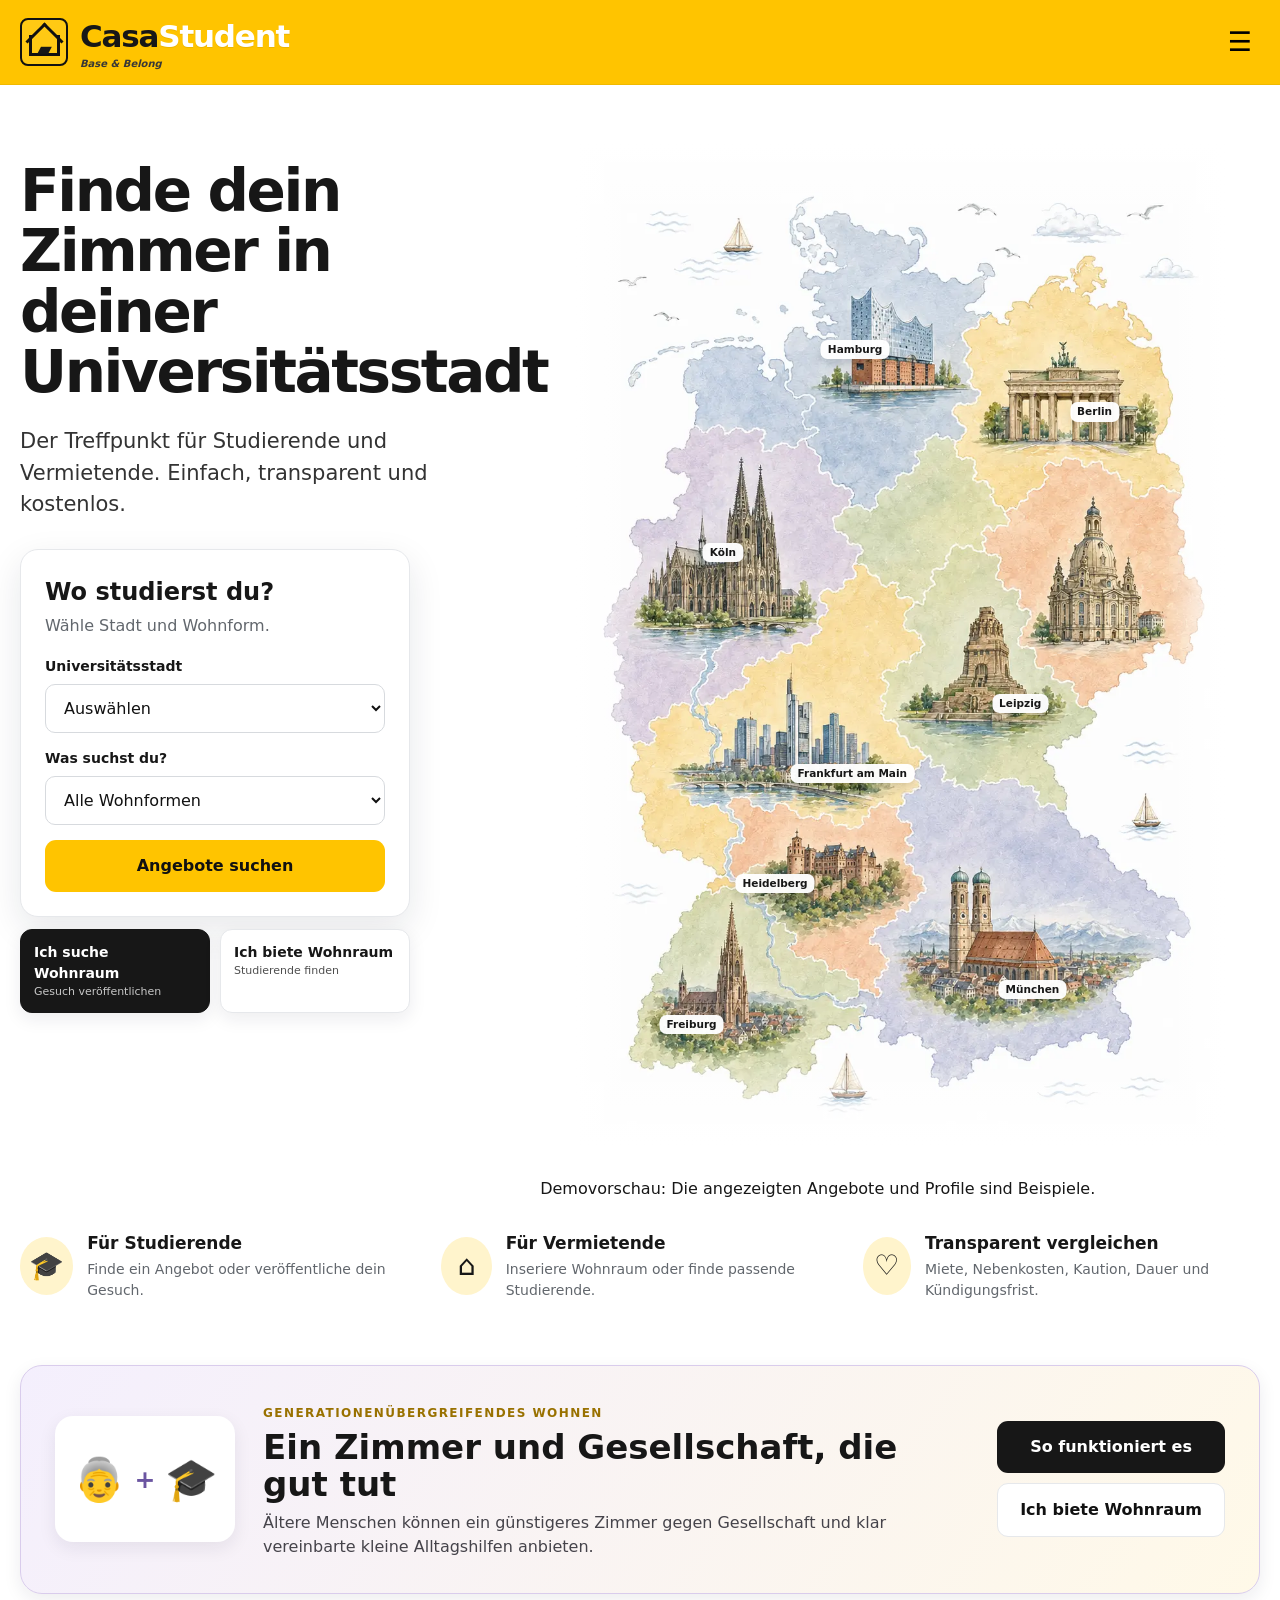
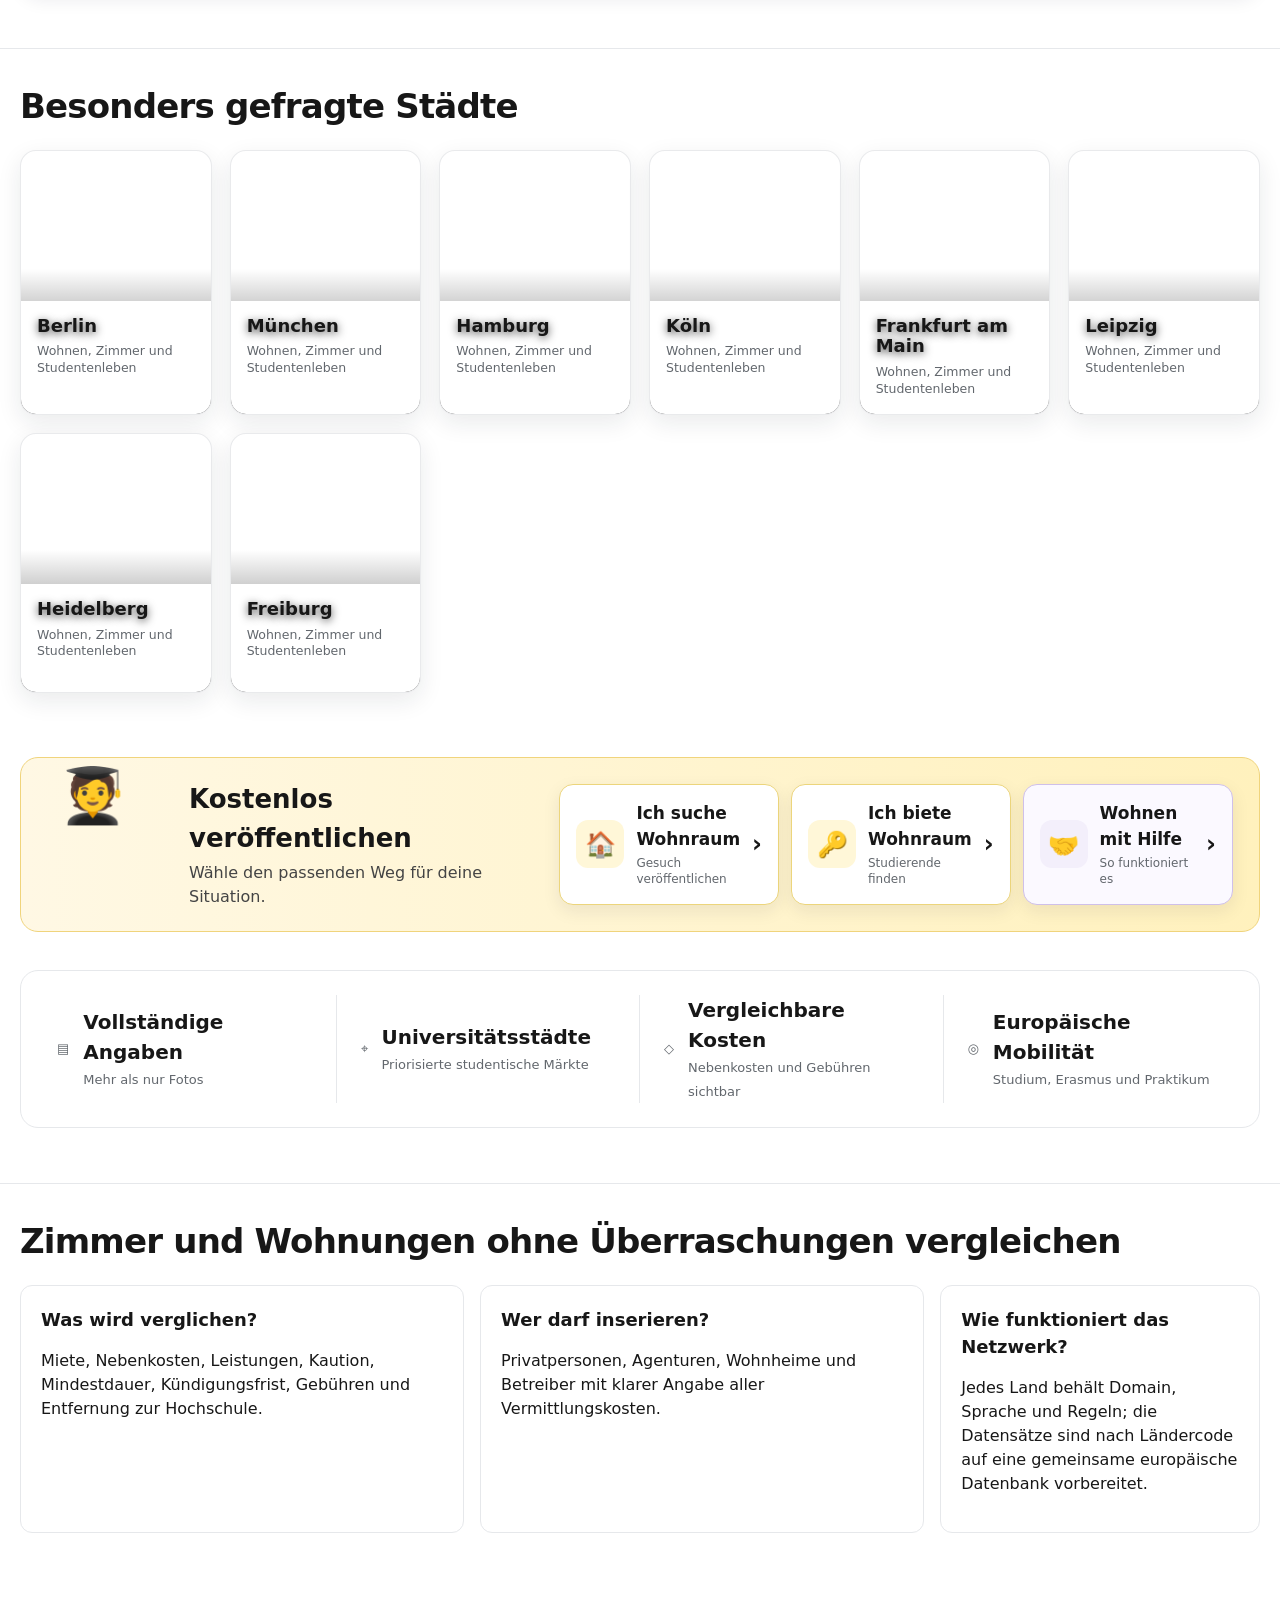
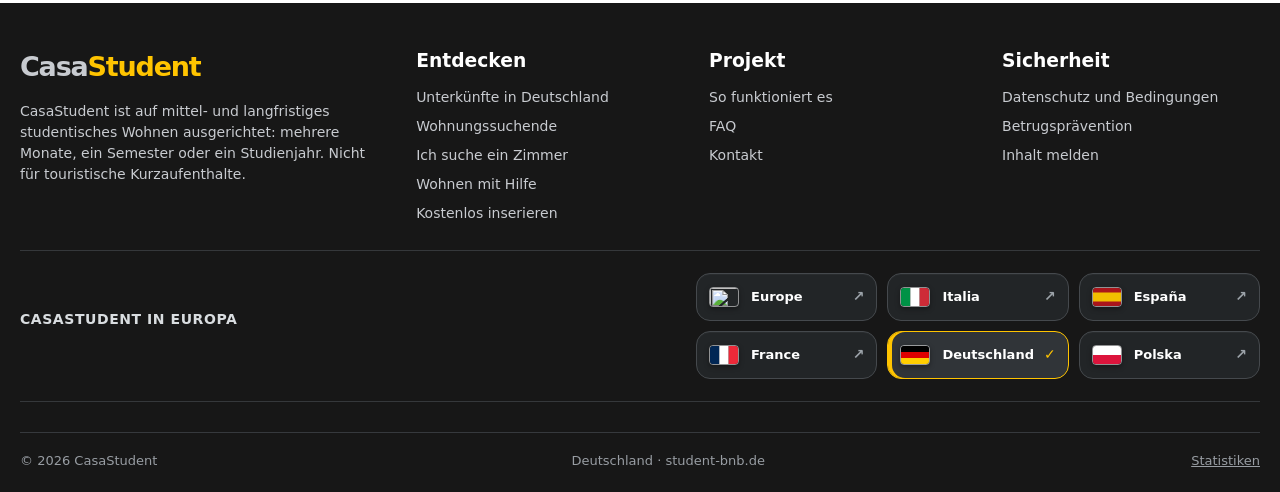
==== commit a3667d40: "Refresh corrected CasaStudent footer links" ====
--- a/index.html
+++ b/index.html
@@ -14,4 +14,4 @@
 <div><h3>Entdecken</h3><div class="footer-links"><a href="stadt.html">Unterkünfte in Deutschland</a><a href="studierende.html">Wohnungssuchende</a><a href="ich-suche.html">Ich suche ein Zimmer</a><a href="wohnen-mit-hilfe.html">Wohnen mit Hilfe</a><a href="inserieren.html">Kostenlos inserieren</a></div></div>
 <div><h3>Projekt</h3><div class="footer-links"><a href="index.html#how">So funktioniert es</a><a href="index.html#faq">FAQ</a><a href="index.html#contact">Kontakt</a></div></div>
 <div><h3>Sicherheit</h3><div class="footer-links"><a href="datenschutz.html">Datenschutz und Bedingungen</a><a href="datenschutz.html#security">Betrugsprävention</a><a href="mailto:meldung@student-bnb.de">Inhalt melden</a></div></div>
-</div><div class="footer-international"><strong>StudentBnB in Europa</strong><div class="footer-country-links" data-network></div></div><div class="footer-bottom"><span>© 2026 StudentBnB</span><span>Deutschland · student-bnb.de</span></div></div></footer><div class="modal-backdrop" id="login-modal" role="dialog" aria-modal="true" aria-labelledby="login-title"><div class="modal"><button class="modal-close" data-close-modal aria-label="Schließen">×</button><h2 id="login-title">Anmelden</h2><p>Prüfe deine E-Mail, um die Verifizierung abzuschließen.</p><form id="login-form"><div class="field"><label for="login-email">Email</label><input id="login-email" name="email" type="email" required autocomplete="email" placeholder="name@email.com"></div><button class="btn btn-yellow btn-block" type="submit">Bestätigen und fortfahren</button></form></div></div><div id="toast" class="toast" role="status" aria-live="polite"></div><script src="assets/js/config.js"></script><script src="assets/js/data.js"></script><script src="assets/js/api.js"></script><script src="assets/js/app.js"></script></body></html>+</div><div class="footer-international"><strong>StudentBnB in Europa</strong><div class="footer-country-links" data-network></div></div><div class="footer-bottom"><span>© 2026 StudentBnB</span><span>Deutschland · student-bnb.de</span></div></div></footer><div class="modal-backdrop" id="login-modal" role="dialog" aria-modal="true" aria-labelledby="login-title"><div class="modal"><button class="modal-close" data-close-modal aria-label="Schließen">×</button><h2 id="login-title">Anmelden</h2><p>Prüfe deine E-Mail, um die Verifizierung abzuschließen.</p><form id="login-form"><div class="field"><label for="login-email">Email</label><input id="login-email" name="email" type="email" required autocomplete="email" placeholder="name@email.com"></div><button class="btn btn-yellow btn-block" type="submit">Bestätigen und fortfahren</button></form></div></div><div id="toast" class="toast" role="status" aria-live="polite"></div><script src="assets/js/config.js?v=20260828-footer-links"></script><script src="assets/js/data.js"></script><script src="assets/js/api.js"></script><script src="assets/js/app.js?v=20260828-footer-links"></script></body></html>
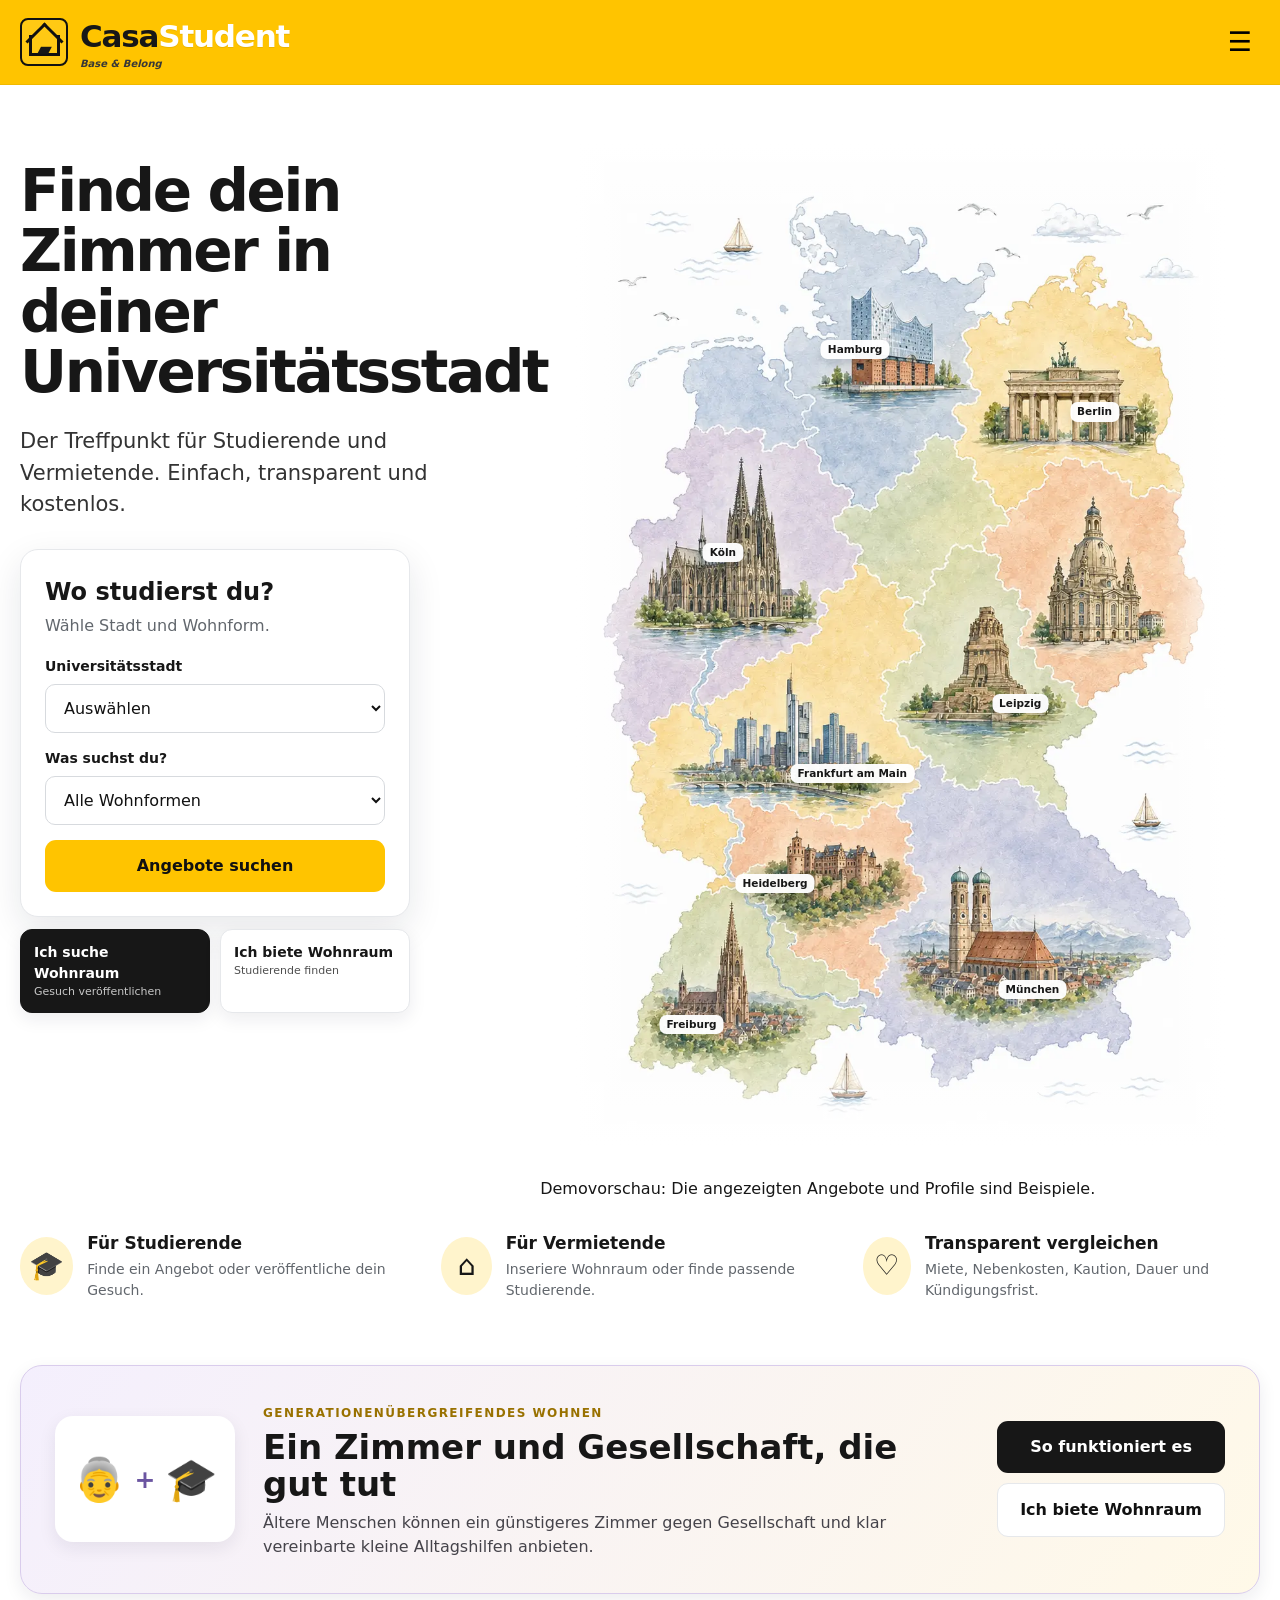
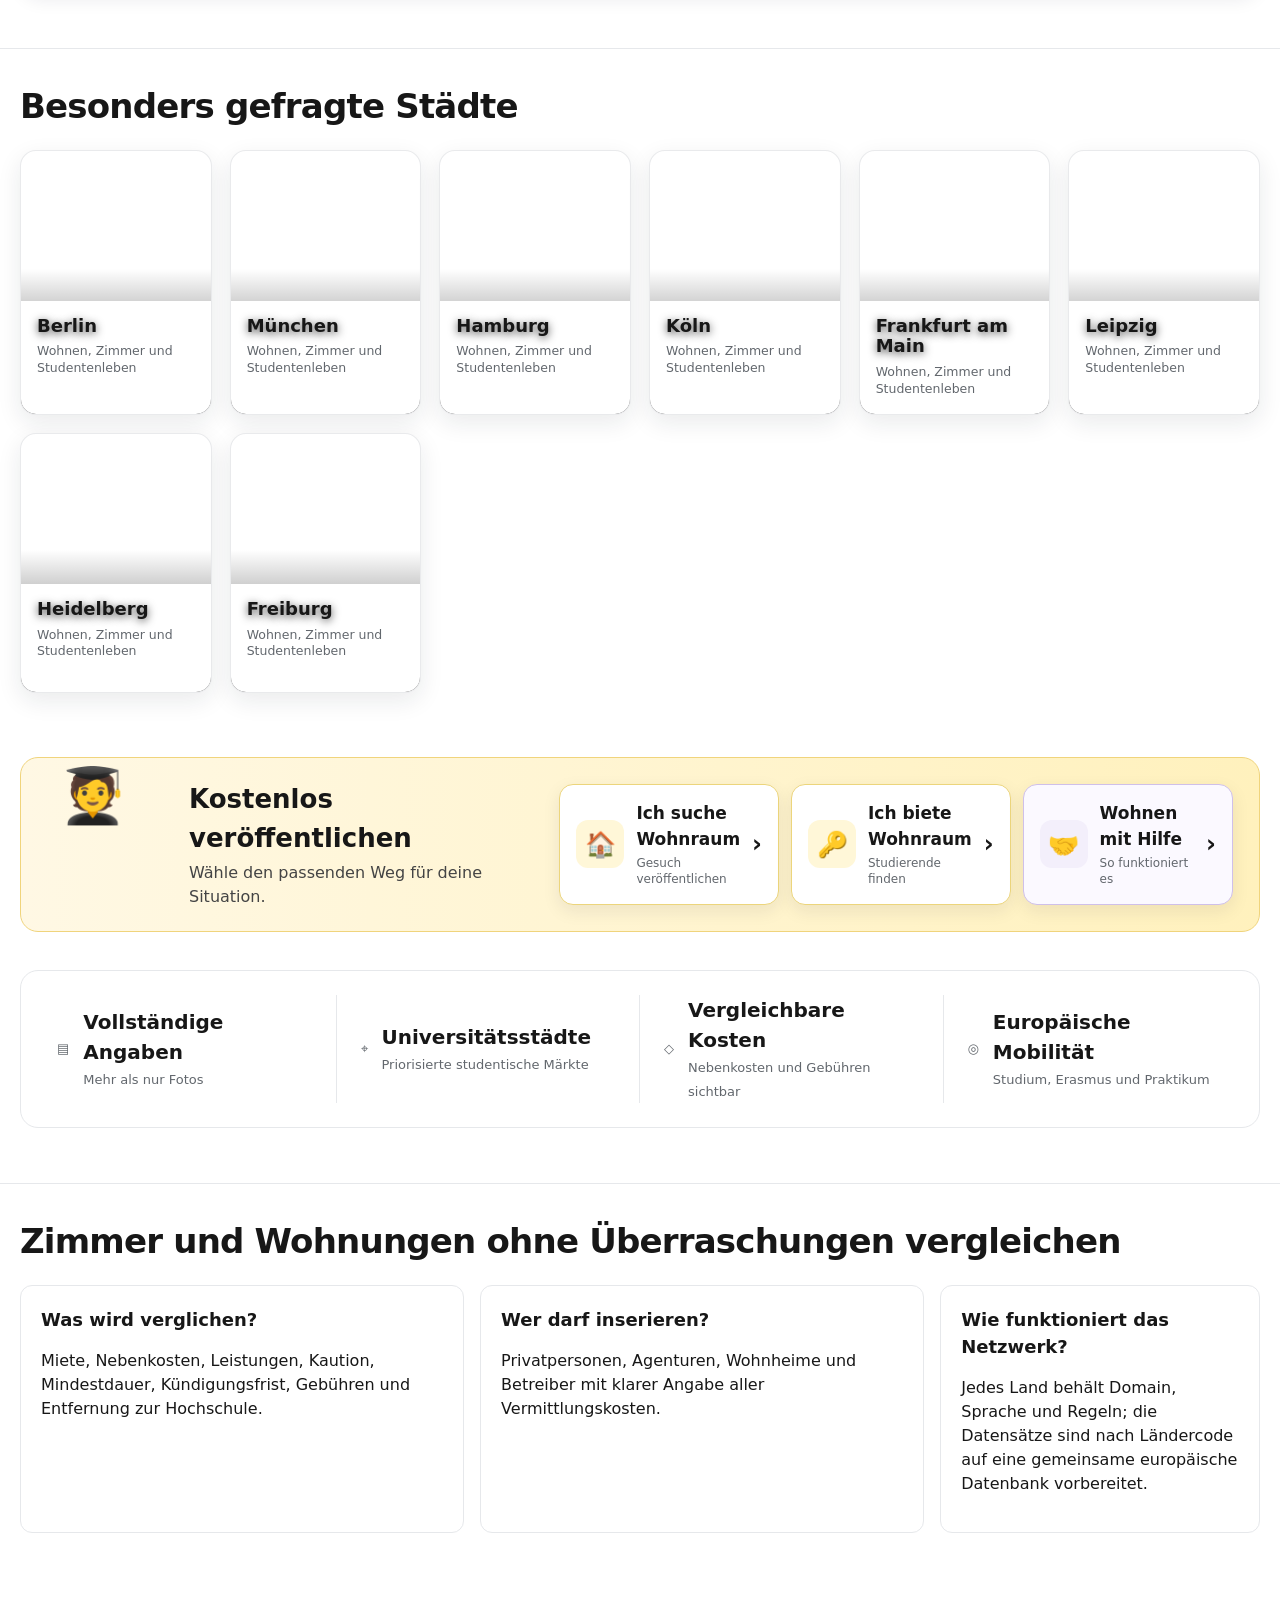
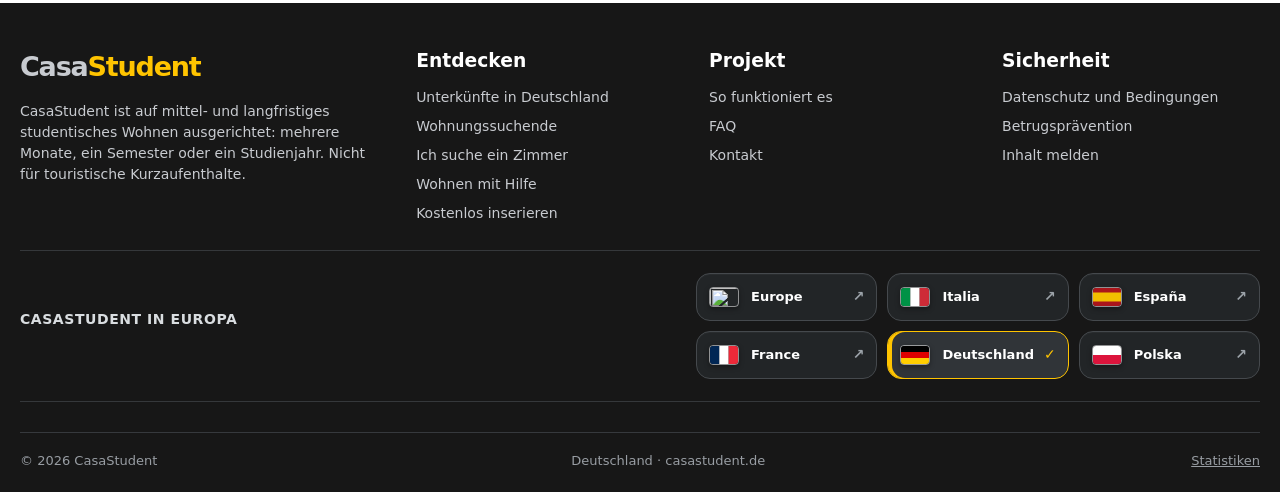
==== commit 07aa1485: "Complete CasaStudent rebrand, photos and network links" ====
--- a/index.html
+++ b/index.html
@@ -1,5 +1,5 @@
-<!doctype html><html lang="de"><head><meta charset="utf-8"><meta name="viewport" content="width=device-width,initial-scale=1"><meta name="theme-color" content="#ffc400"><link rel="stylesheet" href="assets/css/style.css"><link rel="stylesheet" href="assets/css/country.css?v=20260824-map4"><link rel="stylesheet" href="assets/css/germany-map-fix.css?v=20260825-map8"><title>Finde dein Zimmer in deiner Universitätsstadt | StudentBnB</title><meta name="description" content="Der Treffpunkt für Studierende und Vermietende. Einfach, transparent und kostenlos."><link rel="canonical" href="https://casastudent.de/index.html"></head><body><header class="site-header"><div class="container header-inner">
-<a class="brand" href="index.html" aria-label="StudentBnB home"><span class="brand-icon" aria-hidden="true"><span class="brand-cap">▰</span></span><span>Student<strong>BnB</strong><small>Finde dein Zimmer. Lebe deine Stadt.</small></span></a>
+<!doctype html><html lang="de"><head><meta charset="utf-8"><meta name="viewport" content="width=device-width,initial-scale=1"><meta name="theme-color" content="#ffc400"><link rel="stylesheet" href="assets/css/style.css"><link rel="stylesheet" href="assets/css/country.css?v=20260824-map4"><link rel="stylesheet" href="assets/css/germany-map-fix.css?v=20260825-map8"><title>Finde dein Zimmer in deiner Universitätsstadt | CasaStudent</title><meta name="description" content="Der Treffpunkt für Studierende und Vermietende. Einfach, transparent und kostenlos."><link rel="canonical" href="https://casastudent.de/"></head><body><header class="site-header"><div class="container header-inner">
+<a class="brand" href="index.html" aria-label="CasaStudent home"><span class="brand-icon" aria-hidden="true"><span class="brand-cap">▰</span></span><span>Student<strong>BnB</strong><small>Finde dein Zimmer. Lebe deine Stadt.</small></span></a>
 <button class="menu-button" aria-label="Menu" aria-expanded="false">☰</button>
 <nav class="main-nav" aria-label="Hauptnavigation"><a href="index.html#how">So funktioniert es</a><a href="studierende.html">Wohnungssuchende</a><a class="nav-social-link" href="wohnen-mit-hilfe.html">Wohnen mit Hilfe</a><a href="index.html#faq">FAQ</a><a href="index.html#contact">Kontakt</a><a class="nav-feature-link" href="ich-suche.html">Ich suche ein Zimmer</a><a class="header-cta" href="inserieren.html">Kostenlos inserieren</a><a class="account-link" href="#" data-login>♙ <span data-account-label>Anmelden</span></a></nav>
 </div></header><main><section class="home-hero"><div class="container hero-grid"><div class="hero-copy"><h1>Finde dein Zimmer in deiner Universitätsstadt</h1><p>Der Treffpunkt für Studierende und Vermietende. Einfach, transparent und kostenlos.</p><form class="search-card" id="home-search"><h2>Wo studierst du?</h2><p>Wähle Stadt und Wohnform.</p><div class="field"><label for="home-city">Universitätsstadt</label><select id="home-city" name="city"></select></div><div class="field"><label for="home-type">Was suchst du?</label><select id="home-type" name="type"><option value="">Alle Wohnformen</option><option value="Einzelzimmer">Einzelzimmer</option><option value="Platz im Mehrbettzimmer">Platz im Mehrbettzimmer</option><option value="Studio">Studio</option><option value="1-Zimmer-Wohnung">1-Zimmer-Wohnung</option><option value="Wohnung">Wohnung</option></select></div><button class="btn btn-yellow btn-block" type="submit">Angebote suchen</button></form><div class="hero-market-actions"><a href="ich-suche.html"><strong>Ich suche Wohnraum</strong><small>Gesuch veröffentlichen</small></a><a href="inserieren.html"><strong>Ich biete Wohnraum</strong><small>Studierende finden</small></a></div></div>
@@ -13,5 +13,5 @@
 <div><a class="brand" href="index.html" style="font-size:27px"><span>Student<strong>BnB</strong></span></a><p>Der Treffpunkt für Studierende und Vermietende. Einfach, transparent und kostenlos.</p></div>
 <div><h3>Entdecken</h3><div class="footer-links"><a href="stadt.html">Unterkünfte in Deutschland</a><a href="studierende.html">Wohnungssuchende</a><a href="ich-suche.html">Ich suche ein Zimmer</a><a href="wohnen-mit-hilfe.html">Wohnen mit Hilfe</a><a href="inserieren.html">Kostenlos inserieren</a></div></div>
 <div><h3>Projekt</h3><div class="footer-links"><a href="index.html#how">So funktioniert es</a><a href="index.html#faq">FAQ</a><a href="index.html#contact">Kontakt</a></div></div>
-<div><h3>Sicherheit</h3><div class="footer-links"><a href="datenschutz.html">Datenschutz und Bedingungen</a><a href="datenschutz.html#security">Betrugsprävention</a><a href="mailto:meldung@student-bnb.de">Inhalt melden</a></div></div>
-</div><div class="footer-international"><strong>StudentBnB in Europa</strong><div class="footer-country-links" data-network></div></div><div class="footer-bottom"><span>© 2026 StudentBnB</span><span>Deutschland · student-bnb.de</span></div></div></footer><div class="modal-backdrop" id="login-modal" role="dialog" aria-modal="true" aria-labelledby="login-title"><div class="modal"><button class="modal-close" data-close-modal aria-label="Schließen">×</button><h2 id="login-title">Anmelden</h2><p>Prüfe deine E-Mail, um die Verifizierung abzuschließen.</p><form id="login-form"><div class="field"><label for="login-email">Email</label><input id="login-email" name="email" type="email" required autocomplete="email" placeholder="name@email.com"></div><button class="btn btn-yellow btn-block" type="submit">Bestätigen und fortfahren</button></form></div></div><div id="toast" class="toast" role="status" aria-live="polite"></div><script src="assets/js/config.js?v=20260828-footer-links"></script><script src="assets/js/data.js"></script><script src="assets/js/api.js"></script><script src="assets/js/app.js?v=20260828-footer-links"></script></body></html>+<div><h3>Sicherheit</h3><div class="footer-links"><a href="datenschutz.html">Datenschutz und Bedingungen</a><a href="datenschutz.html#security">Betrugsprävention</a><a href="mailto:meldung@casastudent.de">Inhalt melden</a></div></div>
+</div><div class="footer-international"><strong>CasaStudent in Europa</strong><div class="footer-country-links" data-network></div></div><div class="footer-bottom"><span>© 2026 CasaStudent</span><span>Deutschland · casastudent.de</span></div></div></footer><div class="modal-backdrop" id="login-modal" role="dialog" aria-modal="true" aria-labelledby="login-title"><div class="modal"><button class="modal-close" data-close-modal aria-label="Schließen">×</button><h2 id="login-title">Anmelden</h2><p>Prüfe deine E-Mail, um die Verifizierung abzuschließen.</p><form id="login-form"><div class="field"><label for="login-email">Email</label><input id="login-email" name="email" type="email" required autocomplete="email" placeholder="name@email.com"></div><button class="btn btn-yellow btn-block" type="submit">Bestätigen und fortfahren</button></form></div></div><div id="toast" class="toast" role="status" aria-live="polite"></div><script src="assets/js/config.js?v=20260828-footer-links"></script><script src="assets/js/data.js"></script><script src="assets/js/api.js"></script><script src="assets/js/app.js?v=20260828-footer-links"></script></body></html>
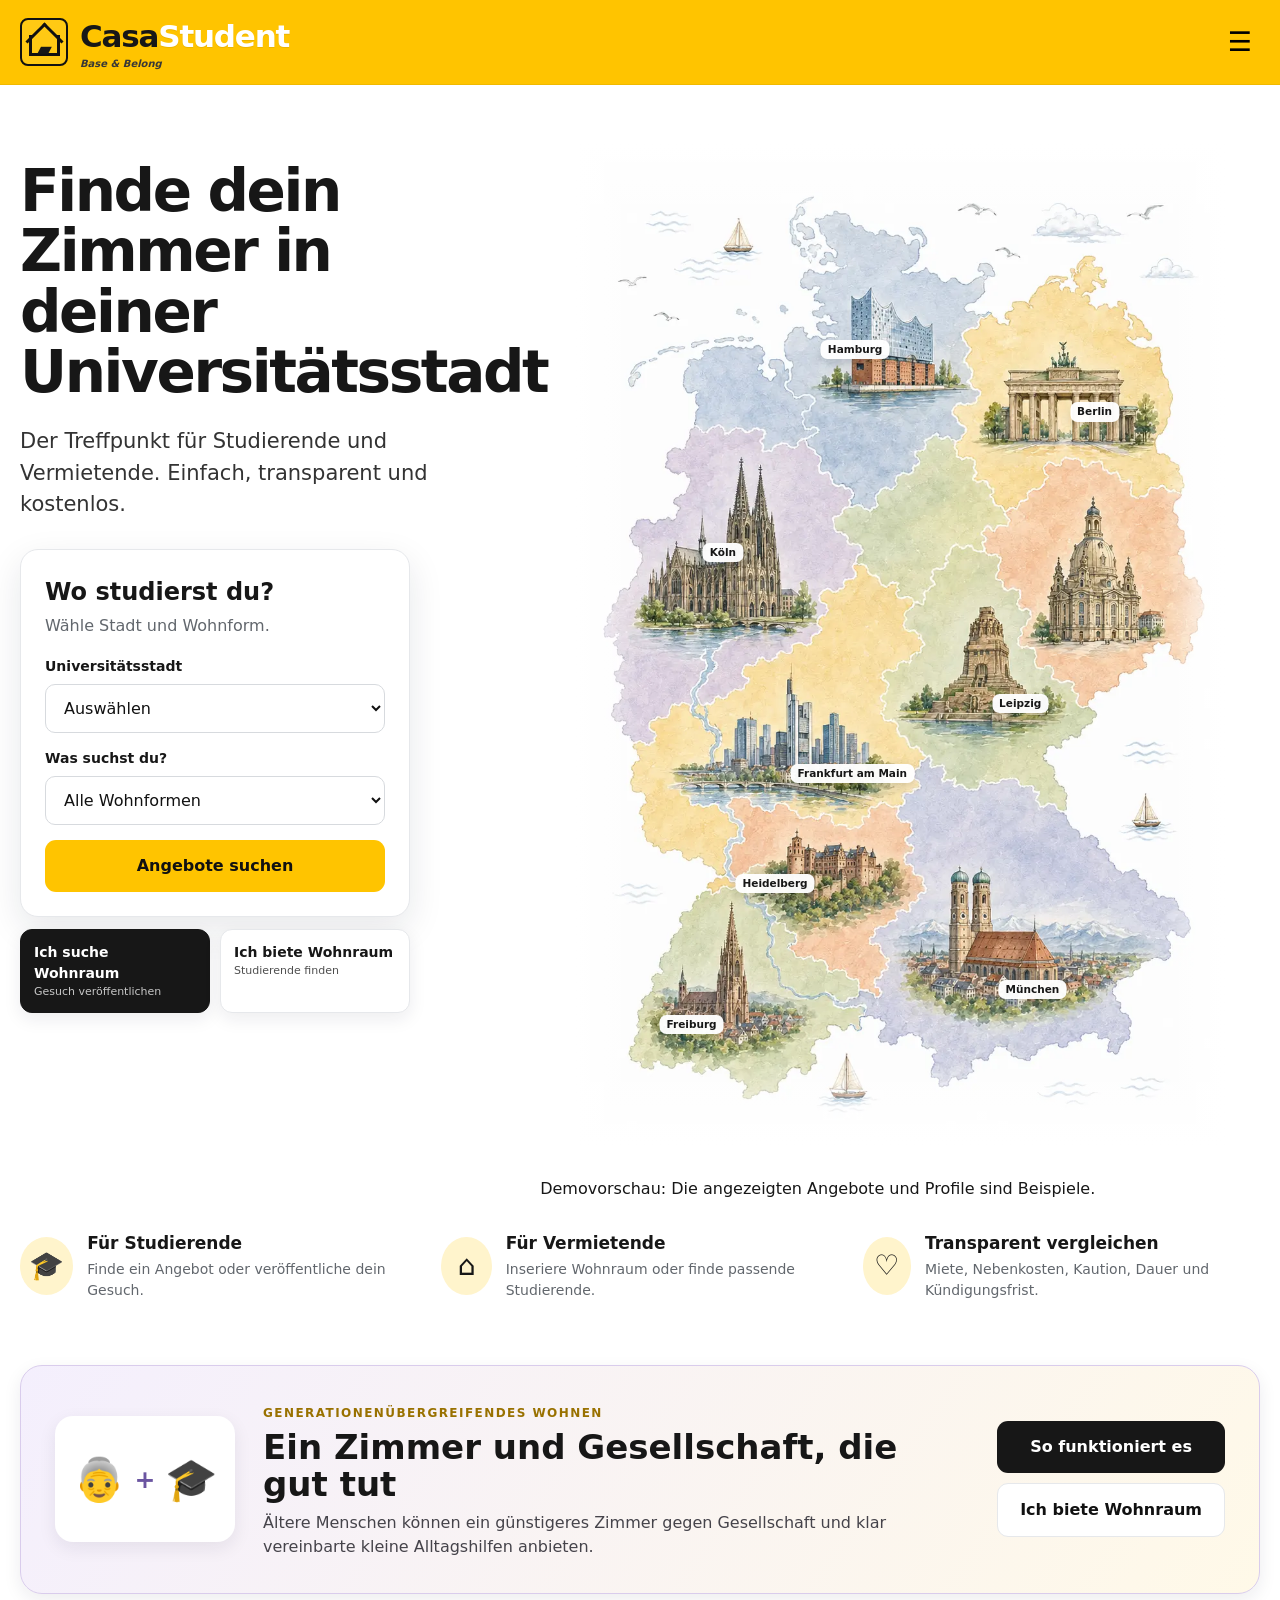
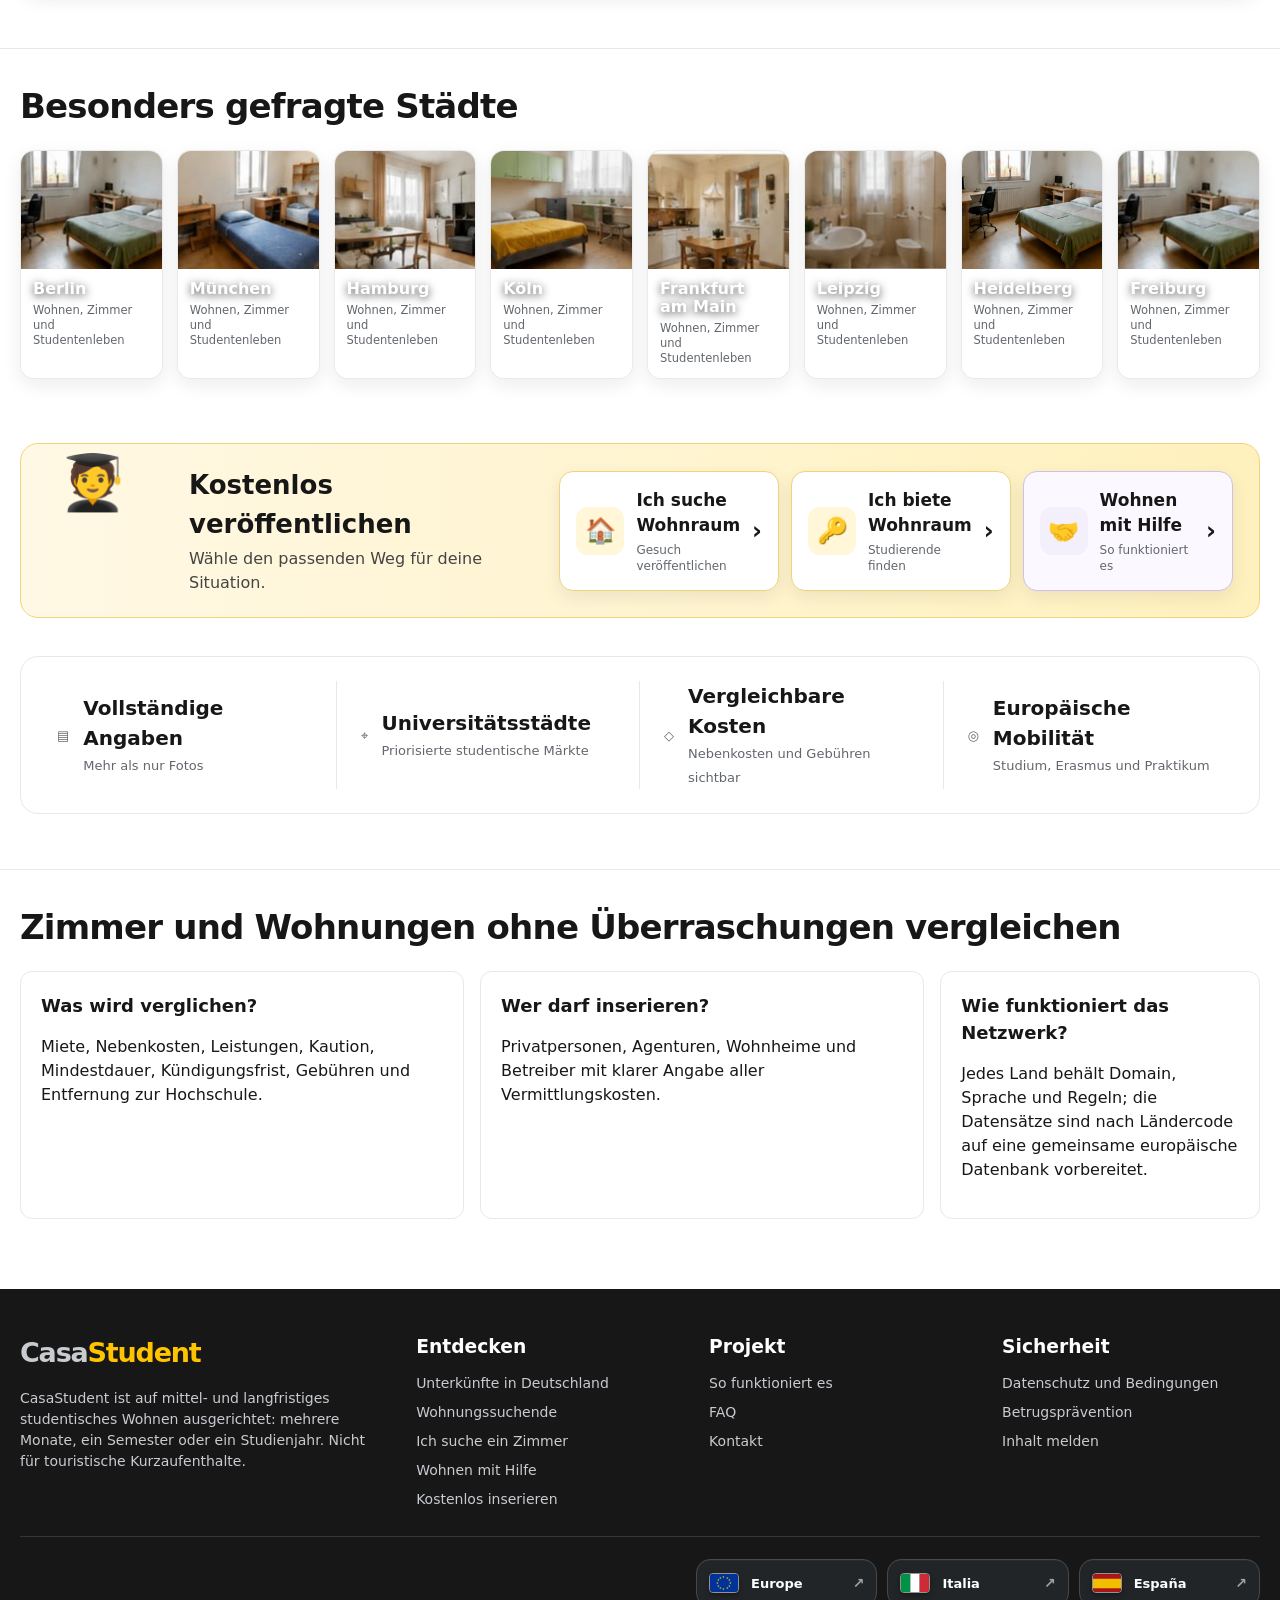
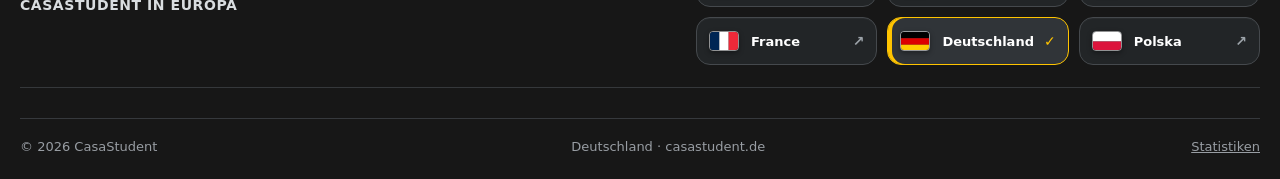
==== commit 369985a5: "Refresh city image assets without stale cache" ====
--- a/index.html
+++ b/index.html
@@ -1,4 +1,4 @@
-<!doctype html><html lang="de"><head><meta charset="utf-8"><meta name="viewport" content="width=device-width,initial-scale=1"><meta name="theme-color" content="#ffc400"><link rel="stylesheet" href="assets/css/style.css"><link rel="stylesheet" href="assets/css/country.css?v=20260824-map4"><link rel="stylesheet" href="assets/css/germany-map-fix.css?v=20260825-map8"><title>Finde dein Zimmer in deiner Universitätsstadt | CasaStudent</title><meta name="description" content="Der Treffpunkt für Studierende und Vermietende. Einfach, transparent und kostenlos."><link rel="canonical" href="https://casastudent.de/"></head><body><header class="site-header"><div class="container header-inner">
+<!doctype html><html lang="de"><head><meta charset="utf-8"><meta name="viewport" content="width=device-width,initial-scale=1"><meta name="theme-color" content="#ffc400"><link rel="stylesheet" href="assets/css/style.css"><link rel="stylesheet" href="assets/css/country.css?v=20260829-city-image-fix"><link rel="stylesheet" href="assets/css/germany-map-fix.css?v=20260825-map8"><title>Finde dein Zimmer in deiner Universitätsstadt | CasaStudent</title><meta name="description" content="Der Treffpunkt für Studierende und Vermietende. Einfach, transparent und kostenlos."><link rel="canonical" href="https://casastudent.de/"></head><body><header class="site-header"><div class="container header-inner">
 <a class="brand" href="index.html" aria-label="CasaStudent home"><span class="brand-icon" aria-hidden="true"><span class="brand-cap">▰</span></span><span>Student<strong>BnB</strong><small>Finde dein Zimmer. Lebe deine Stadt.</small></span></a>
 <button class="menu-button" aria-label="Menu" aria-expanded="false">☰</button>
 <nav class="main-nav" aria-label="Hauptnavigation"><a href="index.html#how">So funktioniert es</a><a href="studierende.html">Wohnungssuchende</a><a class="nav-social-link" href="wohnen-mit-hilfe.html">Wohnen mit Hilfe</a><a href="index.html#faq">FAQ</a><a href="index.html#contact">Kontakt</a><a class="nav-feature-link" href="ich-suche.html">Ich suche ein Zimmer</a><a class="header-cta" href="inserieren.html">Kostenlos inserieren</a><a class="account-link" href="#" data-login>♙ <span data-account-label>Anmelden</span></a></nav>
@@ -14,4 +14,4 @@
 <div><h3>Entdecken</h3><div class="footer-links"><a href="stadt.html">Unterkünfte in Deutschland</a><a href="studierende.html">Wohnungssuchende</a><a href="ich-suche.html">Ich suche ein Zimmer</a><a href="wohnen-mit-hilfe.html">Wohnen mit Hilfe</a><a href="inserieren.html">Kostenlos inserieren</a></div></div>
 <div><h3>Projekt</h3><div class="footer-links"><a href="index.html#how">So funktioniert es</a><a href="index.html#faq">FAQ</a><a href="index.html#contact">Kontakt</a></div></div>
 <div><h3>Sicherheit</h3><div class="footer-links"><a href="datenschutz.html">Datenschutz und Bedingungen</a><a href="datenschutz.html#security">Betrugsprävention</a><a href="mailto:meldung@casastudent.de">Inhalt melden</a></div></div>
-</div><div class="footer-international"><strong>CasaStudent in Europa</strong><div class="footer-country-links" data-network></div></div><div class="footer-bottom"><span>© 2026 CasaStudent</span><span>Deutschland · casastudent.de</span></div></div></footer><div class="modal-backdrop" id="login-modal" role="dialog" aria-modal="true" aria-labelledby="login-title"><div class="modal"><button class="modal-close" data-close-modal aria-label="Schließen">×</button><h2 id="login-title">Anmelden</h2><p>Prüfe deine E-Mail, um die Verifizierung abzuschließen.</p><form id="login-form"><div class="field"><label for="login-email">Email</label><input id="login-email" name="email" type="email" required autocomplete="email" placeholder="name@email.com"></div><button class="btn btn-yellow btn-block" type="submit">Bestätigen und fortfahren</button></form></div></div><div id="toast" class="toast" role="status" aria-live="polite"></div><script src="assets/js/config.js?v=20260828-footer-links"></script><script src="assets/js/data.js"></script><script src="assets/js/api.js"></script><script src="assets/js/app.js?v=20260828-footer-links"></script></body></html>+</div><div class="footer-international"><strong>CasaStudent in Europa</strong><div class="footer-country-links" data-network></div></div><div class="footer-bottom"><span>© 2026 CasaStudent</span><span>Deutschland · casastudent.de</span></div></div></footer><div class="modal-backdrop" id="login-modal" role="dialog" aria-modal="true" aria-labelledby="login-title"><div class="modal"><button class="modal-close" data-close-modal aria-label="Schließen">×</button><h2 id="login-title">Anmelden</h2><p>Prüfe deine E-Mail, um die Verifizierung abzuschließen.</p><form id="login-form"><div class="field"><label for="login-email">Email</label><input id="login-email" name="email" type="email" required autocomplete="email" placeholder="name@email.com"></div><button class="btn btn-yellow btn-block" type="submit">Bestätigen und fortfahren</button></form></div></div><div id="toast" class="toast" role="status" aria-live="polite"></div><script src="assets/js/config.js?v=20260829-city-image-fix"></script><script src="assets/js/data.js"></script><script src="assets/js/api.js"></script><script src="assets/js/app.js?v=20260828-footer-links"></script></body></html>
--- a/assets/css/country.css
+++ b/assets/css/country.css
@@ -43,3 +43,14 @@
 .map-city-marker span,.map-city-marker:after{display:none!important}
 .map-city-marker:focus-visible{outline:3px solid rgba(255,196,0,.72);outline-offset:2px}
 @media(max-width:590px){.market-map-top{display:none}.country-market-map{margin-top:4px}.market-map-canvas{padding-top:0}.market-map-note{margin-top:4px}.map-city-marker{width:48px;height:48px}}
+
+/* City imagery: the photo is rendered by the image element, not twice as a card background. */
+.city-grid .city-card{
+  background-image:none!important;
+}
+.city-grid .city-card>img{
+  opacity:1!important;
+}
+.city-grid .city-card:before{
+  display:none!important;
+}
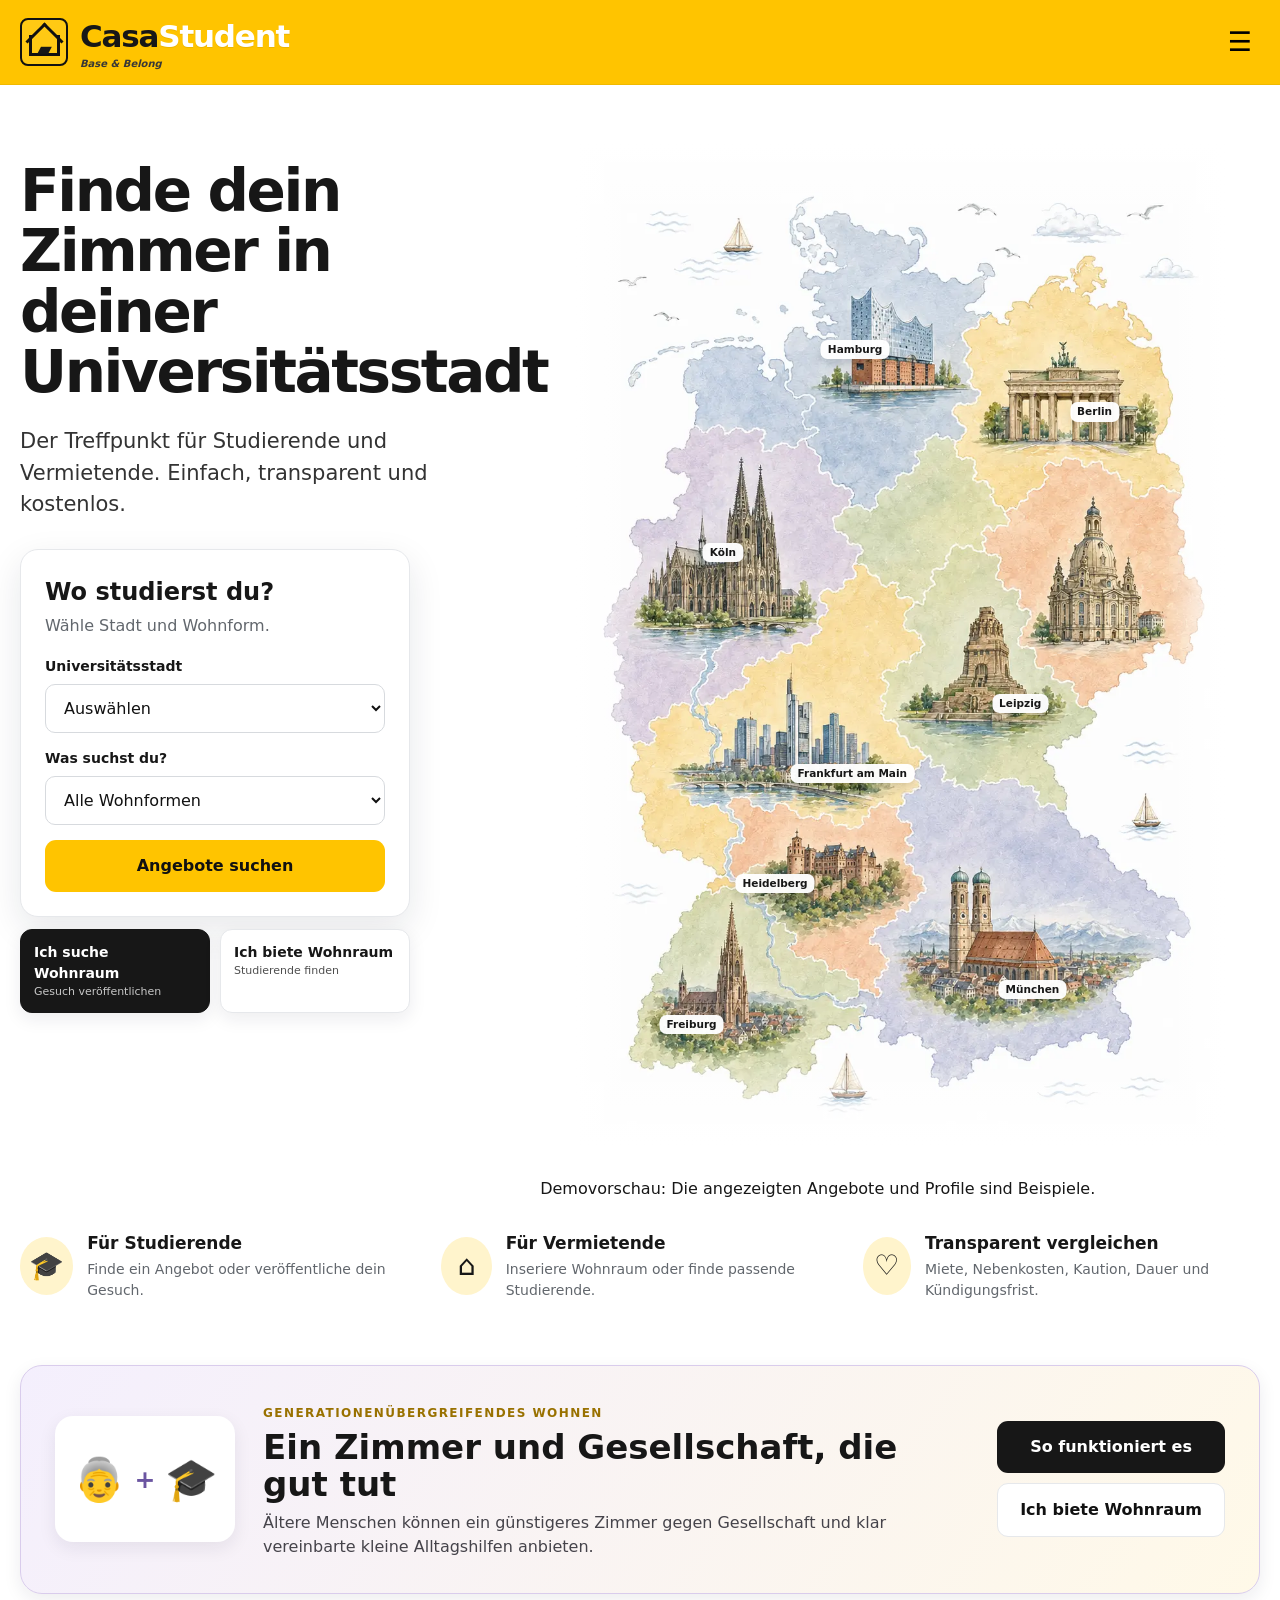
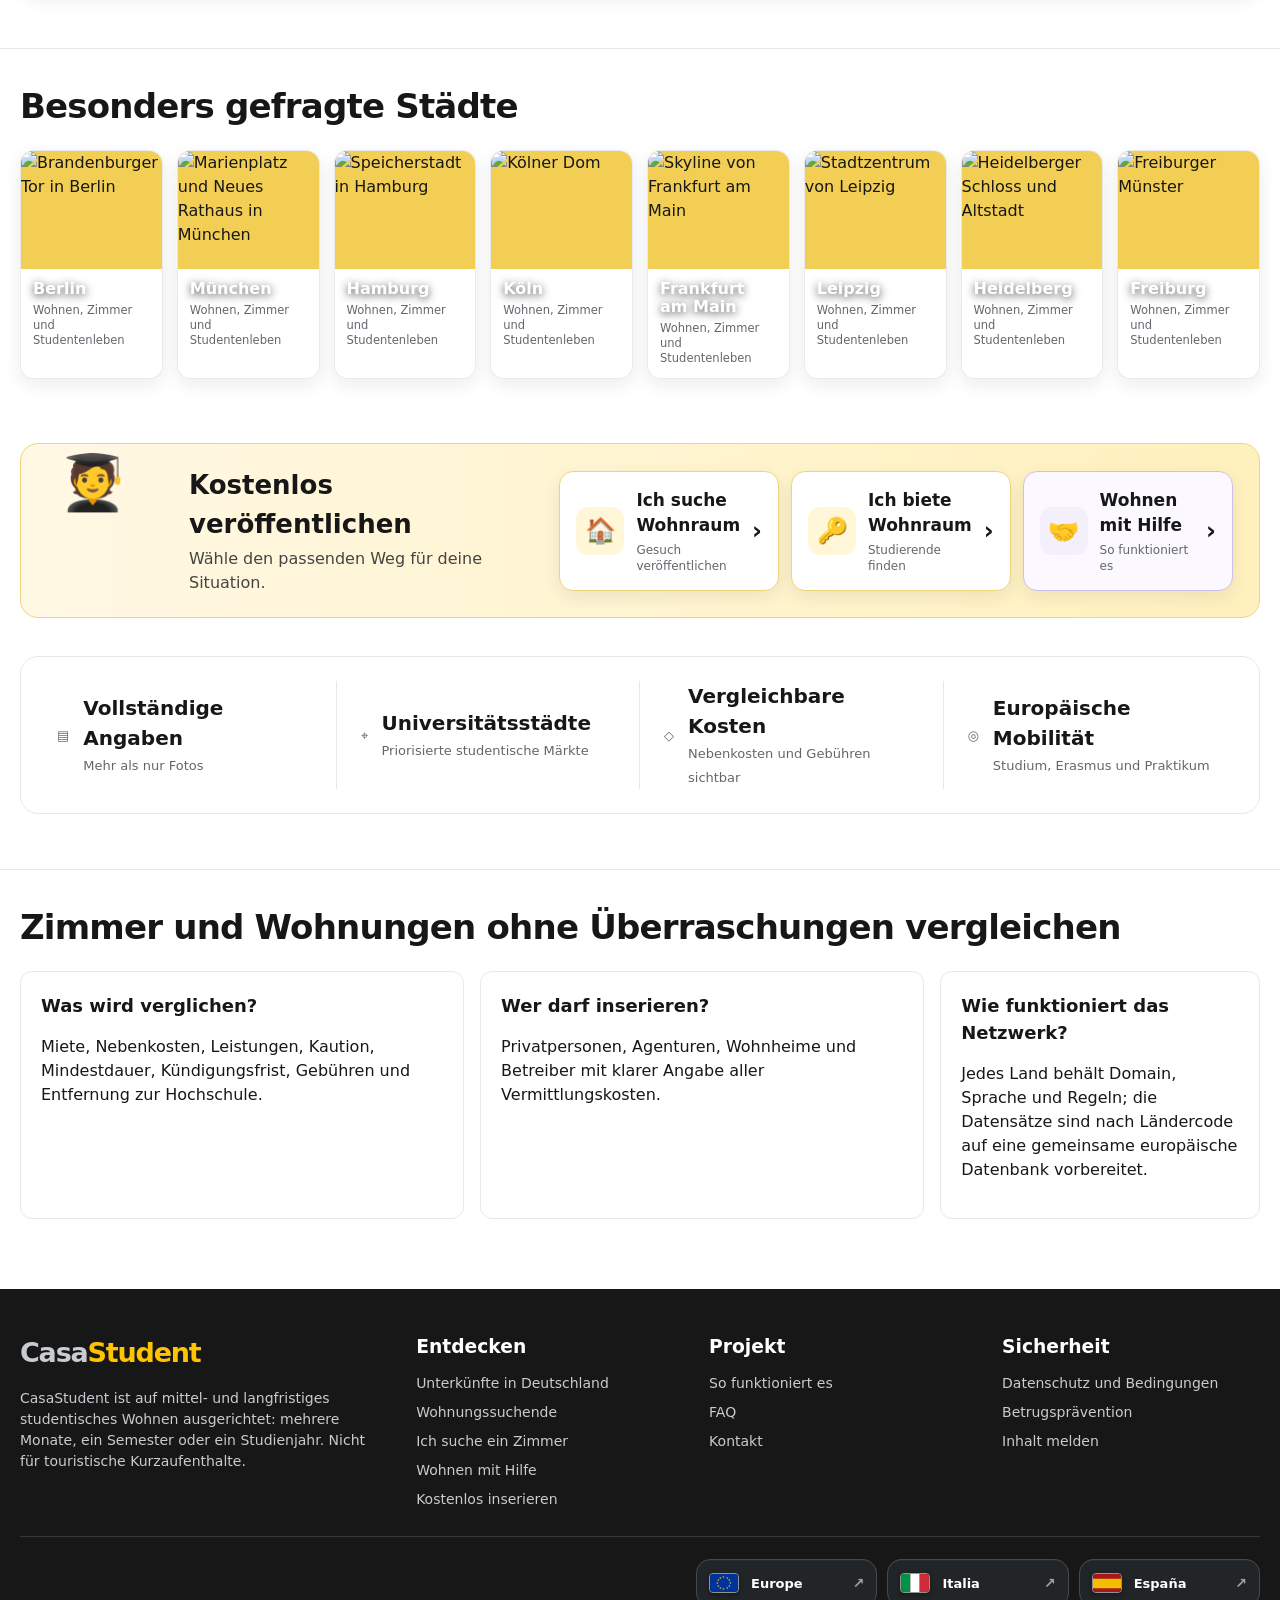
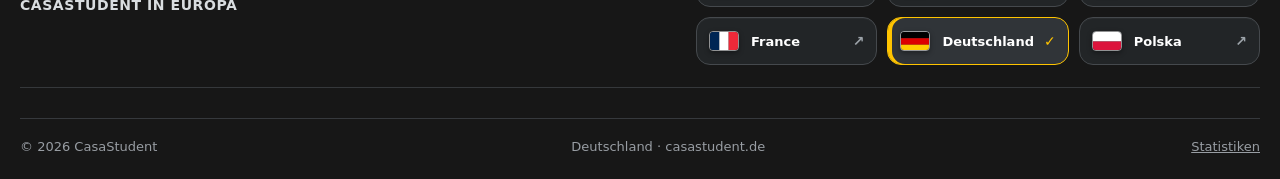
==== commit fab31830: "Replace German city cards with landmark photos" ====
--- a/index.html
+++ b/index.html
@@ -6,7 +6,7 @@
 <div class="map-stage country-market-map"><div class="market-map-top"><div><h2>Hochschulmärkte in Deutschland</h2><p>Wähle deine Universitätsstadt im Menü; die Deutschlandkarte ist auf denselben visuellen Standard wie Italien, Spanien und Frankreich abgestimmt.</p></div><span class="market-country-code">DE</span></div><div class="market-map-canvas"><div class="market-map-visual" style="--map-ratio:1009 / 1558"><img class="market-map-image" src="assets/img/country-map-watercolor-v2.webp" alt="Illustrierte Deutschlandkarte mit wichtigen Universitätsstädten und Wahrzeichen" draggable="false" decoding="async"><a class="map-city-marker label-left" style="--x:49.50%;--y:20.80%" href="stadt.html?city=hamburg" aria-label="Hamburg" title="Hamburg"><span>Hamburg</span></a><a class="map-city-marker label-right" style="--x:75.00%;--y:27.00%" href="stadt.html?city=berlin" aria-label="Berlin" title="Berlin"><span>Berlin</span></a><a class="map-city-marker label-right" style="--x:63.00%;--y:56.00%" href="stadt.html?city=leipzig" aria-label="Leipzig" title="Leipzig"><span>Leipzig</span></a><a class="map-city-marker label-left" style="--x:27.00%;--y:41.00%" href="stadt.html?city=koeln" aria-label="Köln" title="Köln"><span>Köln</span></a><a class="map-city-marker label-right" style="--x:32.00%;--y:63.00%" href="stadt.html?city=frankfurt" aria-label="Frankfurt am Main" title="Frankfurt am Main"><span>Frankfurt am Main</span></a><a class="map-city-marker label-left" style="--x:38.00%;--y:74.00%" href="stadt.html?city=heidelberg" aria-label="Heidelberg" title="Heidelberg"><span>Heidelberg</span></a><a class="map-city-marker label-left" style="--x:24.00%;--y:88.00%" href="stadt.html?city=freiburg" aria-label="Freiburg" title="Freiburg"><span>Freiburg</span></a><a class="map-city-marker label-right" style="--x:64.00%;--y:84.50%" href="stadt.html?city=muenchen" aria-label="München" title="München"><span>München</span></a></div></div><div class="market-map-note"><strong>Für eine gemeinsame europäische Datenbank vorbereitet</strong><span>countryCode = DE</span></div></div></div>
 <div class="container value-strip" id="how"><div class="value-item"><span class="icon-circle">🎓</span><div><h3>Für Studierende</h3><p>Finde ein Angebot oder veröffentliche dein Gesuch.</p></div></div><div class="value-item"><span class="icon-circle">⌂</span><div><h3>Für Vermietende</h3><p>Inseriere Wohnraum oder finde passende Studierende.</p></div></div><div class="value-item"><span class="icon-circle">♡</span><div><h3>Transparent vergleichen</h3><p>Miete, Nebenkosten, Kaution, Dauer und Kündigungsfrist.</p></div></div></div></section>
 <section class="solidarity-home"><div class="container solidarity-home-grid"><div class="solidarity-visual" aria-hidden="true"><span>👵</span><b>+</b><span>🎓</span></div><div><span class="kicker">Generationenübergreifendes Wohnen</span><h2>Ein Zimmer und Gesellschaft, die gut tut</h2><p>Ältere Menschen können ein günstigeres Zimmer gegen Gesellschaft und klar vereinbarte kleine Alltagshilfen anbieten.</p></div><div class="solidarity-actions"><a class="btn btn-dark" href="wohnen-mit-hilfe.html">So funktioniert es</a><a class="btn btn-white" href="inserieren.html?formula=intergenerational">Ich biete Wohnraum</a></div></div></section>
-<section class="city-section"><div class="container"><h2 class="section-title">Besonders gefragte Städte</h2><div class="city-grid"><a class="city-card" href="stadt.html?city=berlin"><img src="assets/img/room-1.webp" alt=""><strong>Berlin</strong></a><a class="city-card" href="stadt.html?city=muenchen"><img src="assets/img/room-2.webp" alt=""><strong>München</strong></a><a class="city-card" href="stadt.html?city=hamburg"><img src="assets/img/room-3.webp" alt=""><strong>Hamburg</strong></a><a class="city-card" href="stadt.html?city=koeln"><img src="assets/img/room-4.webp" alt=""><strong>Köln</strong></a><a class="city-card" href="stadt.html?city=frankfurt"><img src="assets/img/room-5.webp" alt=""><strong>Frankfurt am Main</strong></a><a class="city-card" href="stadt.html?city=leipzig"><img src="assets/img/room-6.webp" alt=""><strong>Leipzig</strong></a><a class="city-card" href="stadt.html?city=heidelberg"><img src="assets/img/room-7.webp" alt=""><strong>Heidelberg</strong></a><a class="city-card" href="stadt.html?city=freiburg"><img src="assets/img/room-1.webp" alt=""><strong>Freiburg</strong></a></div></div></section>
+<section class="city-section"><div class="container"><h2 class="section-title">Besonders gefragte Städte</h2><div class="city-grid"><a class="city-card" href="stadt.html?city=berlin"><img src="https://images.unsplash.com/photo-1570862687812-8b841fad0733?auto=format&amp;fit=crop&amp;w=900&amp;q=82" alt="Brandenburger Tor in Berlin" loading="lazy" decoding="async"><strong>Berlin</strong></a><a class="city-card" href="stadt.html?city=muenchen"><img src="https://images.unsplash.com/photo-1724011513498-562fff9edf2b?auto=format&amp;fit=crop&amp;w=900&amp;q=82" alt="Marienplatz und Neues Rathaus in München" loading="lazy" decoding="async"><strong>München</strong></a><a class="city-card" href="stadt.html?city=hamburg"><img src="https://images.unsplash.com/photo-1745053316250-6158bf3a984c?auto=format&amp;fit=crop&amp;w=900&amp;q=82" alt="Speicherstadt in Hamburg" loading="lazy" decoding="async"><strong>Hamburg</strong></a><a class="city-card" href="stadt.html?city=koeln"><img src="https://images.unsplash.com/photo-1745183698367-544097498354?auto=format&amp;fit=crop&amp;w=900&amp;q=82" alt="Kölner Dom" loading="lazy" decoding="async"><strong>Köln</strong></a><a class="city-card" href="stadt.html?city=frankfurt"><img src="https://images.unsplash.com/photo-1602521879205-9e43bd841b1a?auto=format&amp;fit=crop&amp;w=900&amp;q=82" alt="Skyline von Frankfurt am Main" loading="lazy" decoding="async"><strong>Frankfurt am Main</strong></a><a class="city-card" href="stadt.html?city=leipzig"><img src="https://images.unsplash.com/photo-1696486461891-2938f3a3433d?auto=format&amp;fit=crop&amp;w=900&amp;q=82" alt="Stadtzentrum von Leipzig" loading="lazy" decoding="async"><strong>Leipzig</strong></a><a class="city-card" href="stadt.html?city=heidelberg"><img src="https://images.unsplash.com/photo-1777376115895-24d66237b5e4?auto=format&amp;fit=crop&amp;w=900&amp;q=82" alt="Heidelberger Schloss und Altstadt" loading="lazy" decoding="async"><strong>Heidelberg</strong></a><a class="city-card" href="stadt.html?city=freiburg"><img src="https://images.unsplash.com/photo-1691166461542-3746cd5a46e3?auto=format&amp;fit=crop&amp;w=900&amp;q=82" alt="Freiburger Münster" loading="lazy" decoding="async"><strong>Freiburg</strong></a></div></div></section>
 <section class="container"><div class="publish-banner"><div class="student-illustration" aria-hidden="true" style="background:none;font-size:54px">🧑‍🎓</div><div><h3>Kostenlos veröffentlichen</h3><p>Wähle den passenden Weg für deine Situation.</p></div><div class="publish-choice-grid"><a class="publish-choice" href="ich-suche.html"><span class="choice-icon">🏠</span><span><strong>Ich suche Wohnraum</strong><small>Gesuch veröffentlichen</small></span><b>›</b></a><a class="publish-choice" href="inserieren.html"><span class="choice-icon">🔑</span><span><strong>Ich biete Wohnraum</strong><small>Studierende finden</small></span><b>›</b></a><a class="publish-choice solidarity-choice" href="wohnen-mit-hilfe.html"><span class="choice-icon">🤝</span><span><strong>Wohnen mit Hilfe</strong><small>So funktioniert es</small></span><b>›</b></a></div></div>
 <div class="stats-strip"><div class="stat"><span class="stat-icon">▤</span><div><strong>Vollständige Angaben</strong><span>Mehr als nur Fotos</span></div></div><div class="stat"><span class="stat-icon">⌖</span><div><strong>Universitätsstädte</strong><span>Priorisierte studentische Märkte</span></div></div><div class="stat"><span class="stat-icon">◇</span><div><strong>Vergleichbare Kosten</strong><span>Nebenkosten und Gebühren sichtbar</span></div></div><div class="stat"><span class="stat-icon">◎</span><div><strong>Europäische Mobilität</strong><span>Studium, Erasmus und Praktikum</span></div></div></div></section>
 <section class="city-section" id="faq"><div class="container"><h2 class="section-title">Zimmer und Wohnungen ohne Überraschungen vergleichen</h2><div class="detail-grid"><article class="info-card"><h2>Was wird verglichen?</h2><p>Miete, Nebenkosten, Leistungen, Kaution, Mindestdauer, Kündigungsfrist, Gebühren und Entfernung zur Hochschule.</p></article><article class="info-card"><h2>Wer darf inserieren?</h2><p>Privatpersonen, Agenturen, Wohnheime und Betreiber mit klarer Angabe aller Vermittlungskosten.</p></article><article class="info-card"><h2>Wie funktioniert das Netzwerk?</h2><p>Jedes Land behält Domain, Sprache und Regeln; die Datensätze sind nach Ländercode auf eine gemeinsame europäische Datenbank vorbereitet.</p></article></div></div></section></main><footer class="site-footer" id="contact"><div class="container"><div class="footer-grid">
@@ -14,4 +14,4 @@
 <div><h3>Entdecken</h3><div class="footer-links"><a href="stadt.html">Unterkünfte in Deutschland</a><a href="studierende.html">Wohnungssuchende</a><a href="ich-suche.html">Ich suche ein Zimmer</a><a href="wohnen-mit-hilfe.html">Wohnen mit Hilfe</a><a href="inserieren.html">Kostenlos inserieren</a></div></div>
 <div><h3>Projekt</h3><div class="footer-links"><a href="index.html#how">So funktioniert es</a><a href="index.html#faq">FAQ</a><a href="index.html#contact">Kontakt</a></div></div>
 <div><h3>Sicherheit</h3><div class="footer-links"><a href="datenschutz.html">Datenschutz und Bedingungen</a><a href="datenschutz.html#security">Betrugsprävention</a><a href="mailto:meldung@casastudent.de">Inhalt melden</a></div></div>
-</div><div class="footer-international"><strong>CasaStudent in Europa</strong><div class="footer-country-links" data-network></div></div><div class="footer-bottom"><span>© 2026 CasaStudent</span><span>Deutschland · casastudent.de</span></div></div></footer><div class="modal-backdrop" id="login-modal" role="dialog" aria-modal="true" aria-labelledby="login-title"><div class="modal"><button class="modal-close" data-close-modal aria-label="Schließen">×</button><h2 id="login-title">Anmelden</h2><p>Prüfe deine E-Mail, um die Verifizierung abzuschließen.</p><form id="login-form"><div class="field"><label for="login-email">Email</label><input id="login-email" name="email" type="email" required autocomplete="email" placeholder="name@email.com"></div><button class="btn btn-yellow btn-block" type="submit">Bestätigen und fortfahren</button></form></div></div><div id="toast" class="toast" role="status" aria-live="polite"></div><script src="assets/js/config.js?v=20260829-city-image-fix"></script><script src="assets/js/data.js"></script><script src="assets/js/api.js"></script><script src="assets/js/app.js?v=20260828-footer-links"></script></body></html>+</div><div class="footer-international"><strong>CasaStudent in Europa</strong><div class="footer-country-links" data-network></div></div><div class="footer-bottom"><span>© 2026 CasaStudent</span><span>Deutschland · casastudent.de</span></div></div></footer><div class="modal-backdrop" id="login-modal" role="dialog" aria-modal="true" aria-labelledby="login-title"><div class="modal"><button class="modal-close" data-close-modal aria-label="Schließen">×</button><h2 id="login-title">Anmelden</h2><p>Prüfe deine E-Mail, um die Verifizierung abzuschließen.</p><form id="login-form"><div class="field"><label for="login-email">Email</label><input id="login-email" name="email" type="email" required autocomplete="email" placeholder="name@email.com"></div><button class="btn btn-yellow btn-block" type="submit">Bestätigen und fortfahren</button></form></div></div><div id="toast" class="toast" role="status" aria-live="polite"></div><script src="assets/js/config.js?v=20260829-city-image-fix"></script><script src="assets/js/data.js?v=20260829-city-landmarks"></script><script src="assets/js/api.js"></script><script src="assets/js/app.js?v=20260828-footer-links"></script></body></html>
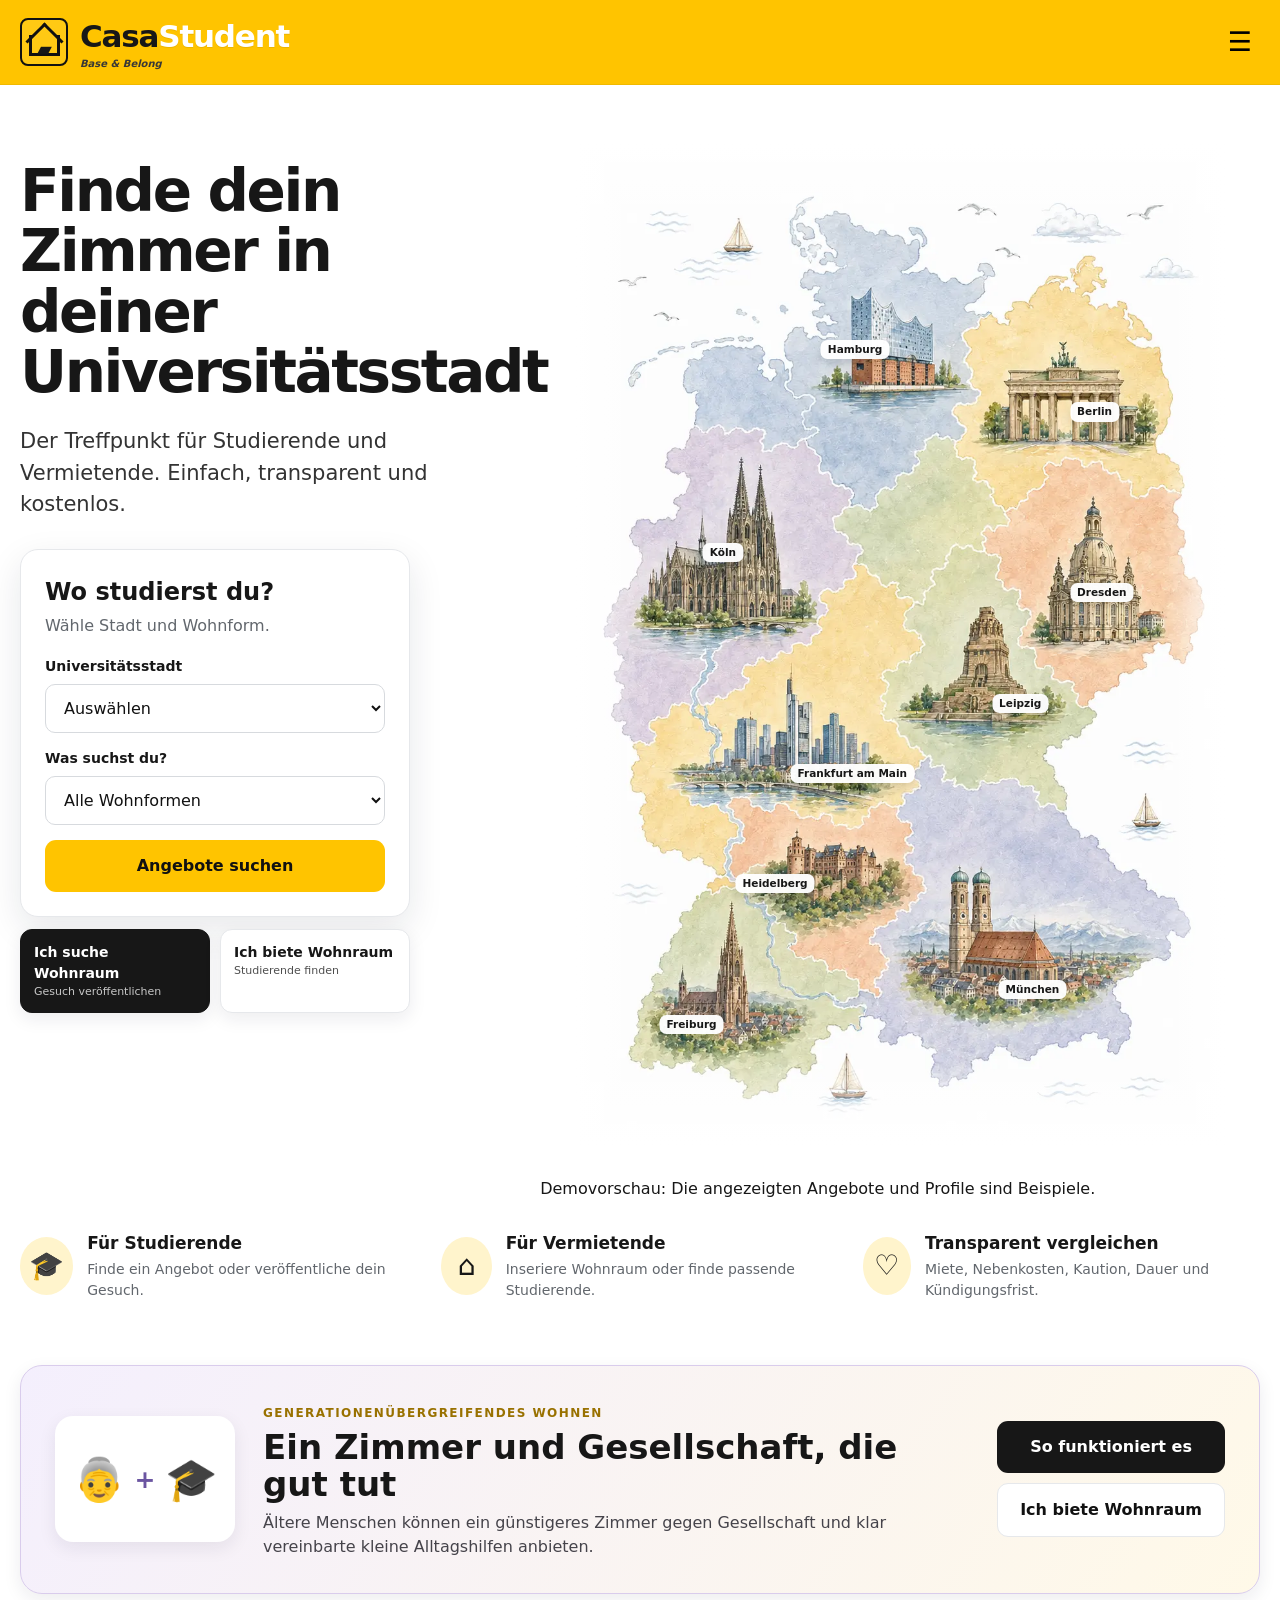
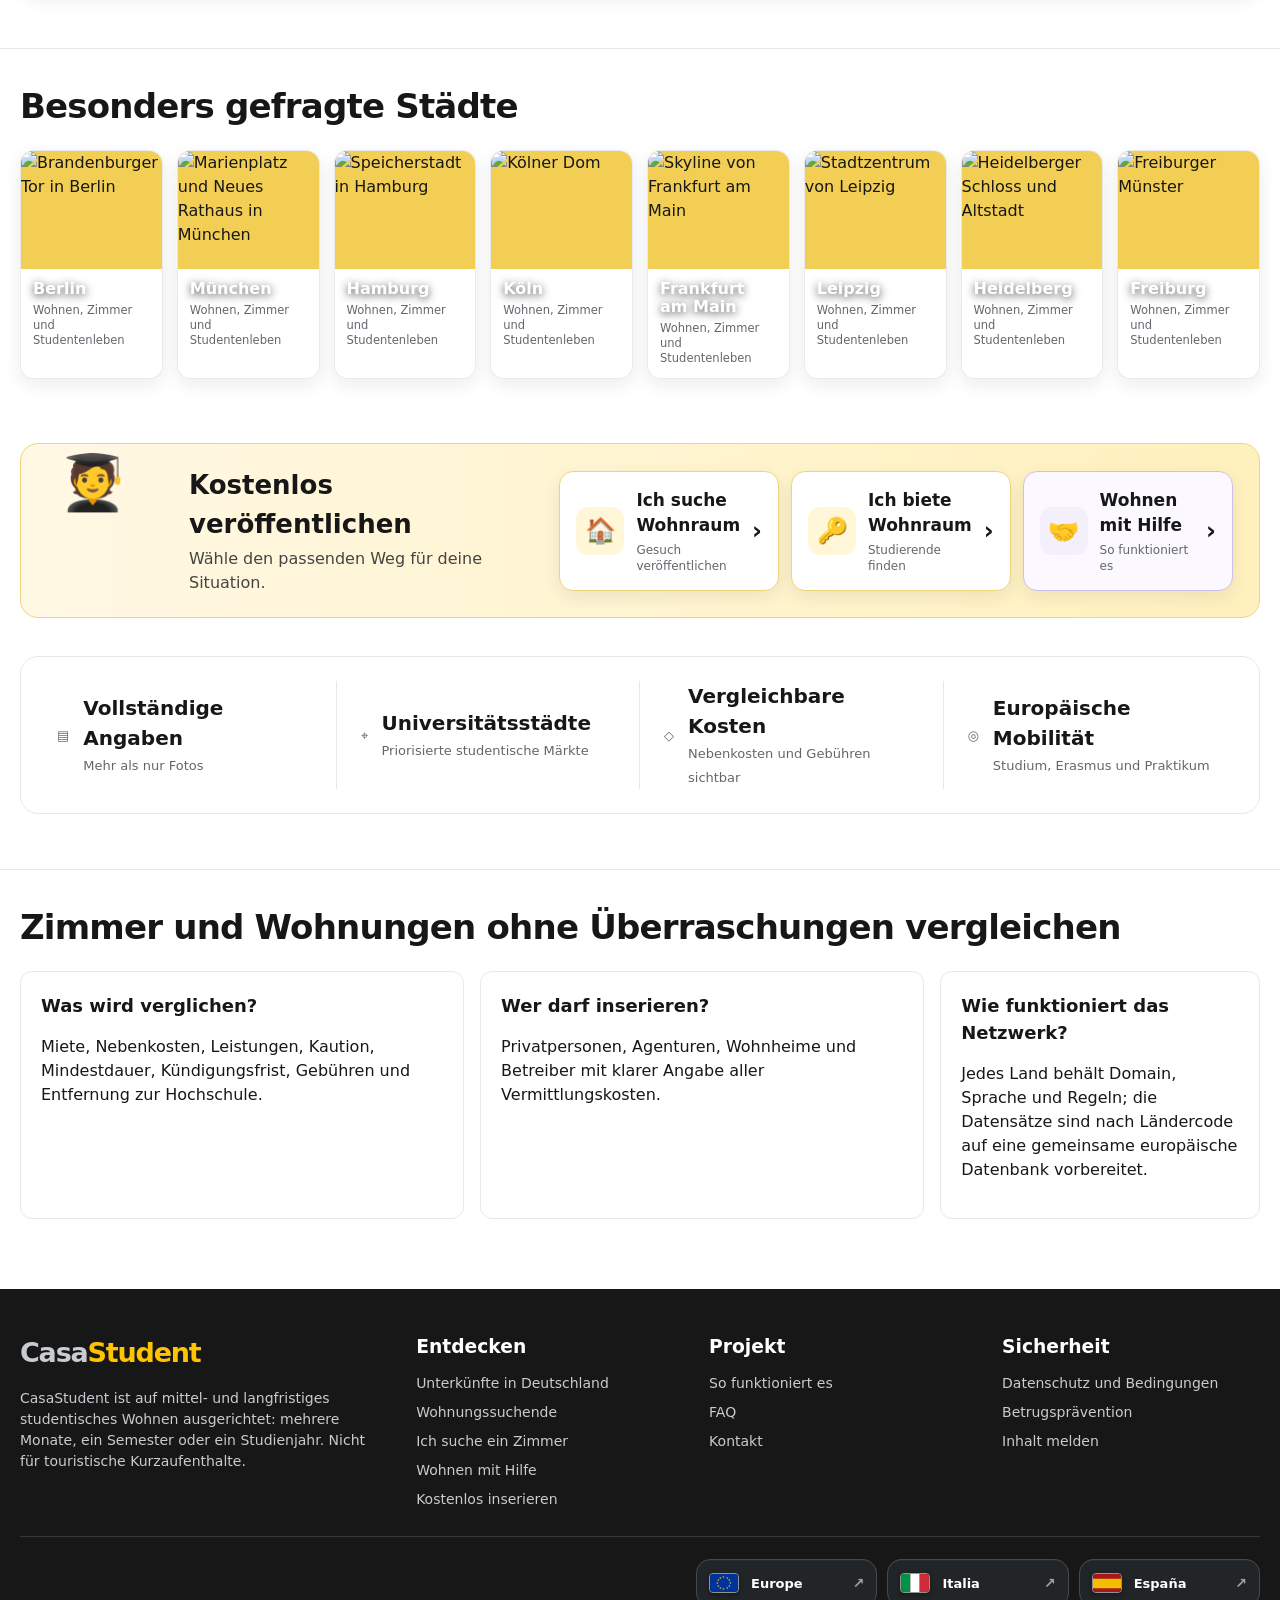
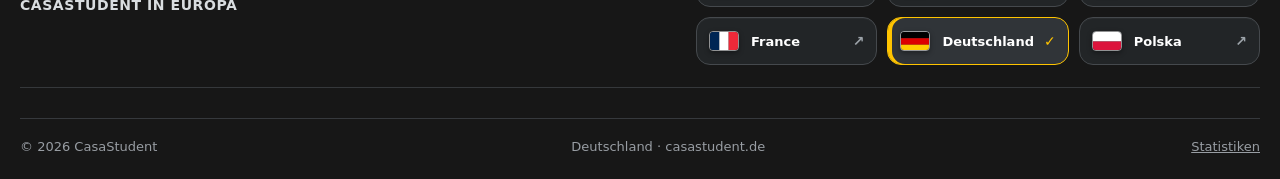
==== commit 7fced6c2: "Add Dresden label and city link to Germany map" ====
--- a/index.html
+++ b/index.html
@@ -3,7 +3,7 @@
 <button class="menu-button" aria-label="Menu" aria-expanded="false">☰</button>
 <nav class="main-nav" aria-label="Hauptnavigation"><a href="index.html#how">So funktioniert es</a><a href="studierende.html">Wohnungssuchende</a><a class="nav-social-link" href="wohnen-mit-hilfe.html">Wohnen mit Hilfe</a><a href="index.html#faq">FAQ</a><a href="index.html#contact">Kontakt</a><a class="nav-feature-link" href="ich-suche.html">Ich suche ein Zimmer</a><a class="header-cta" href="inserieren.html">Kostenlos inserieren</a><a class="account-link" href="#" data-login>♙ <span data-account-label>Anmelden</span></a></nav>
 </div></header><main><section class="home-hero"><div class="container hero-grid"><div class="hero-copy"><h1>Finde dein Zimmer in deiner Universitätsstadt</h1><p>Der Treffpunkt für Studierende und Vermietende. Einfach, transparent und kostenlos.</p><form class="search-card" id="home-search"><h2>Wo studierst du?</h2><p>Wähle Stadt und Wohnform.</p><div class="field"><label for="home-city">Universitätsstadt</label><select id="home-city" name="city"></select></div><div class="field"><label for="home-type">Was suchst du?</label><select id="home-type" name="type"><option value="">Alle Wohnformen</option><option value="Einzelzimmer">Einzelzimmer</option><option value="Platz im Mehrbettzimmer">Platz im Mehrbettzimmer</option><option value="Studio">Studio</option><option value="1-Zimmer-Wohnung">1-Zimmer-Wohnung</option><option value="Wohnung">Wohnung</option></select></div><button class="btn btn-yellow btn-block" type="submit">Angebote suchen</button></form><div class="hero-market-actions"><a href="ich-suche.html"><strong>Ich suche Wohnraum</strong><small>Gesuch veröffentlichen</small></a><a href="inserieren.html"><strong>Ich biete Wohnraum</strong><small>Studierende finden</small></a></div></div>
-<div class="map-stage country-market-map"><div class="market-map-top"><div><h2>Hochschulmärkte in Deutschland</h2><p>Wähle deine Universitätsstadt im Menü; die Deutschlandkarte ist auf denselben visuellen Standard wie Italien, Spanien und Frankreich abgestimmt.</p></div><span class="market-country-code">DE</span></div><div class="market-map-canvas"><div class="market-map-visual" style="--map-ratio:1009 / 1558"><img class="market-map-image" src="assets/img/country-map-watercolor-v2.webp" alt="Illustrierte Deutschlandkarte mit wichtigen Universitätsstädten und Wahrzeichen" draggable="false" decoding="async"><a class="map-city-marker label-left" style="--x:49.50%;--y:20.80%" href="stadt.html?city=hamburg" aria-label="Hamburg" title="Hamburg"><span>Hamburg</span></a><a class="map-city-marker label-right" style="--x:75.00%;--y:27.00%" href="stadt.html?city=berlin" aria-label="Berlin" title="Berlin"><span>Berlin</span></a><a class="map-city-marker label-right" style="--x:63.00%;--y:56.00%" href="stadt.html?city=leipzig" aria-label="Leipzig" title="Leipzig"><span>Leipzig</span></a><a class="map-city-marker label-left" style="--x:27.00%;--y:41.00%" href="stadt.html?city=koeln" aria-label="Köln" title="Köln"><span>Köln</span></a><a class="map-city-marker label-right" style="--x:32.00%;--y:63.00%" href="stadt.html?city=frankfurt" aria-label="Frankfurt am Main" title="Frankfurt am Main"><span>Frankfurt am Main</span></a><a class="map-city-marker label-left" style="--x:38.00%;--y:74.00%" href="stadt.html?city=heidelberg" aria-label="Heidelberg" title="Heidelberg"><span>Heidelberg</span></a><a class="map-city-marker label-left" style="--x:24.00%;--y:88.00%" href="stadt.html?city=freiburg" aria-label="Freiburg" title="Freiburg"><span>Freiburg</span></a><a class="map-city-marker label-right" style="--x:64.00%;--y:84.50%" href="stadt.html?city=muenchen" aria-label="München" title="München"><span>München</span></a></div></div><div class="market-map-note"><strong>Für eine gemeinsame europäische Datenbank vorbereitet</strong><span>countryCode = DE</span></div></div></div>
+<div class="map-stage country-market-map"><div class="market-map-top"><div><h2>Hochschulmärkte in Deutschland</h2><p>Wähle deine Universitätsstadt im Menü; die Deutschlandkarte ist auf denselben visuellen Standard wie Italien, Spanien und Frankreich abgestimmt.</p></div><span class="market-country-code">DE</span></div><div class="market-map-canvas"><div class="market-map-visual" style="--map-ratio:1009 / 1558"><img class="market-map-image" src="assets/img/country-map-watercolor-v2.webp" alt="Illustrierte Deutschlandkarte mit wichtigen Universitätsstädten und Wahrzeichen" draggable="false" decoding="async"><a class="map-city-marker label-left" style="--x:49.50%;--y:20.80%" href="stadt.html?city=hamburg" aria-label="Hamburg" title="Hamburg"><span>Hamburg</span></a><a class="map-city-marker label-right" style="--x:75.00%;--y:27.00%" href="stadt.html?city=berlin" aria-label="Berlin" title="Berlin"><span>Berlin</span></a><a class="map-city-marker label-right" style="--x:75.00%;--y:45.00%" href="stadt.html?city=dresden" aria-label="Dresden" title="Dresden"><span>Dresden</span></a><a class="map-city-marker label-right" style="--x:63.00%;--y:56.00%" href="stadt.html?city=leipzig" aria-label="Leipzig" title="Leipzig"><span>Leipzig</span></a><a class="map-city-marker label-left" style="--x:27.00%;--y:41.00%" href="stadt.html?city=koeln" aria-label="Köln" title="Köln"><span>Köln</span></a><a class="map-city-marker label-right" style="--x:32.00%;--y:63.00%" href="stadt.html?city=frankfurt" aria-label="Frankfurt am Main" title="Frankfurt am Main"><span>Frankfurt am Main</span></a><a class="map-city-marker label-left" style="--x:38.00%;--y:74.00%" href="stadt.html?city=heidelberg" aria-label="Heidelberg" title="Heidelberg"><span>Heidelberg</span></a><a class="map-city-marker label-left" style="--x:24.00%;--y:88.00%" href="stadt.html?city=freiburg" aria-label="Freiburg" title="Freiburg"><span>Freiburg</span></a><a class="map-city-marker label-right" style="--x:64.00%;--y:84.50%" href="stadt.html?city=muenchen" aria-label="München" title="München"><span>München</span></a></div></div><div class="market-map-note"><strong>Für eine gemeinsame europäische Datenbank vorbereitet</strong><span>countryCode = DE</span></div></div></div>
 <div class="container value-strip" id="how"><div class="value-item"><span class="icon-circle">🎓</span><div><h3>Für Studierende</h3><p>Finde ein Angebot oder veröffentliche dein Gesuch.</p></div></div><div class="value-item"><span class="icon-circle">⌂</span><div><h3>Für Vermietende</h3><p>Inseriere Wohnraum oder finde passende Studierende.</p></div></div><div class="value-item"><span class="icon-circle">♡</span><div><h3>Transparent vergleichen</h3><p>Miete, Nebenkosten, Kaution, Dauer und Kündigungsfrist.</p></div></div></div></section>
 <section class="solidarity-home"><div class="container solidarity-home-grid"><div class="solidarity-visual" aria-hidden="true"><span>👵</span><b>+</b><span>🎓</span></div><div><span class="kicker">Generationenübergreifendes Wohnen</span><h2>Ein Zimmer und Gesellschaft, die gut tut</h2><p>Ältere Menschen können ein günstigeres Zimmer gegen Gesellschaft und klar vereinbarte kleine Alltagshilfen anbieten.</p></div><div class="solidarity-actions"><a class="btn btn-dark" href="wohnen-mit-hilfe.html">So funktioniert es</a><a class="btn btn-white" href="inserieren.html?formula=intergenerational">Ich biete Wohnraum</a></div></div></section>
 <section class="city-section"><div class="container"><h2 class="section-title">Besonders gefragte Städte</h2><div class="city-grid"><a class="city-card" href="stadt.html?city=berlin"><img src="https://images.unsplash.com/photo-1570862687812-8b841fad0733?auto=format&amp;fit=crop&amp;w=900&amp;q=82" alt="Brandenburger Tor in Berlin" loading="lazy" decoding="async"><strong>Berlin</strong></a><a class="city-card" href="stadt.html?city=muenchen"><img src="https://images.unsplash.com/photo-1724011513498-562fff9edf2b?auto=format&amp;fit=crop&amp;w=900&amp;q=82" alt="Marienplatz und Neues Rathaus in München" loading="lazy" decoding="async"><strong>München</strong></a><a class="city-card" href="stadt.html?city=hamburg"><img src="https://images.unsplash.com/photo-1745053316250-6158bf3a984c?auto=format&amp;fit=crop&amp;w=900&amp;q=82" alt="Speicherstadt in Hamburg" loading="lazy" decoding="async"><strong>Hamburg</strong></a><a class="city-card" href="stadt.html?city=koeln"><img src="https://images.unsplash.com/photo-1745183698367-544097498354?auto=format&amp;fit=crop&amp;w=900&amp;q=82" alt="Kölner Dom" loading="lazy" decoding="async"><strong>Köln</strong></a><a class="city-card" href="stadt.html?city=frankfurt"><img src="https://images.unsplash.com/photo-1602521879205-9e43bd841b1a?auto=format&amp;fit=crop&amp;w=900&amp;q=82" alt="Skyline von Frankfurt am Main" loading="lazy" decoding="async"><strong>Frankfurt am Main</strong></a><a class="city-card" href="stadt.html?city=leipzig"><img src="https://images.unsplash.com/photo-1696486461891-2938f3a3433d?auto=format&amp;fit=crop&amp;w=900&amp;q=82" alt="Stadtzentrum von Leipzig" loading="lazy" decoding="async"><strong>Leipzig</strong></a><a class="city-card" href="stadt.html?city=heidelberg"><img src="https://images.unsplash.com/photo-1777376115895-24d66237b5e4?auto=format&amp;fit=crop&amp;w=900&amp;q=82" alt="Heidelberger Schloss und Altstadt" loading="lazy" decoding="async"><strong>Heidelberg</strong></a><a class="city-card" href="stadt.html?city=freiburg"><img src="https://images.unsplash.com/photo-1691166461542-3746cd5a46e3?auto=format&amp;fit=crop&amp;w=900&amp;q=82" alt="Freiburger Münster" loading="lazy" decoding="async"><strong>Freiburg</strong></a></div></div></section>
@@ -14,4 +14,4 @@
 <div><h3>Entdecken</h3><div class="footer-links"><a href="stadt.html">Unterkünfte in Deutschland</a><a href="studierende.html">Wohnungssuchende</a><a href="ich-suche.html">Ich suche ein Zimmer</a><a href="wohnen-mit-hilfe.html">Wohnen mit Hilfe</a><a href="inserieren.html">Kostenlos inserieren</a></div></div>
 <div><h3>Projekt</h3><div class="footer-links"><a href="index.html#how">So funktioniert es</a><a href="index.html#faq">FAQ</a><a href="index.html#contact">Kontakt</a></div></div>
 <div><h3>Sicherheit</h3><div class="footer-links"><a href="datenschutz.html">Datenschutz und Bedingungen</a><a href="datenschutz.html#security">Betrugsprävention</a><a href="mailto:meldung@casastudent.de">Inhalt melden</a></div></div>
-</div><div class="footer-international"><strong>CasaStudent in Europa</strong><div class="footer-country-links" data-network></div></div><div class="footer-bottom"><span>© 2026 CasaStudent</span><span>Deutschland · casastudent.de</span></div></div></footer><div class="modal-backdrop" id="login-modal" role="dialog" aria-modal="true" aria-labelledby="login-title"><div class="modal"><button class="modal-close" data-close-modal aria-label="Schließen">×</button><h2 id="login-title">Anmelden</h2><p>Prüfe deine E-Mail, um die Verifizierung abzuschließen.</p><form id="login-form"><div class="field"><label for="login-email">Email</label><input id="login-email" name="email" type="email" required autocomplete="email" placeholder="name@email.com"></div><button class="btn btn-yellow btn-block" type="submit">Bestätigen und fortfahren</button></form></div></div><div id="toast" class="toast" role="status" aria-live="polite"></div><script src="assets/js/config.js?v=20260829-city-image-fix"></script><script src="assets/js/data.js?v=20260829-city-landmarks"></script><script src="assets/js/api.js"></script><script src="assets/js/app.js?v=20260828-footer-links"></script></body></html>+</div><div class="footer-international"><strong>CasaStudent in Europa</strong><div class="footer-country-links" data-network></div></div><div class="footer-bottom"><span>© 2026 CasaStudent</span><span>Deutschland · casastudent.de</span></div></div></footer><div class="modal-backdrop" id="login-modal" role="dialog" aria-modal="true" aria-labelledby="login-title"><div class="modal"><button class="modal-close" data-close-modal aria-label="Schließen">×</button><h2 id="login-title">Anmelden</h2><p>Prüfe deine E-Mail, um die Verifizierung abzuschließen.</p><form id="login-form"><div class="field"><label for="login-email">Email</label><input id="login-email" name="email" type="email" required autocomplete="email" placeholder="name@email.com"></div><button class="btn btn-yellow btn-block" type="submit">Bestätigen und fortfahren</button></form></div></div><div id="toast" class="toast" role="status" aria-live="polite"></div><script src="assets/js/config.js?v=20260829-city-image-fix"></script><script src="assets/js/data.js?v=20260829-dresden"></script><script src="assets/js/api.js"></script><script src="assets/js/app.js?v=20260828-footer-links"></script></body></html>
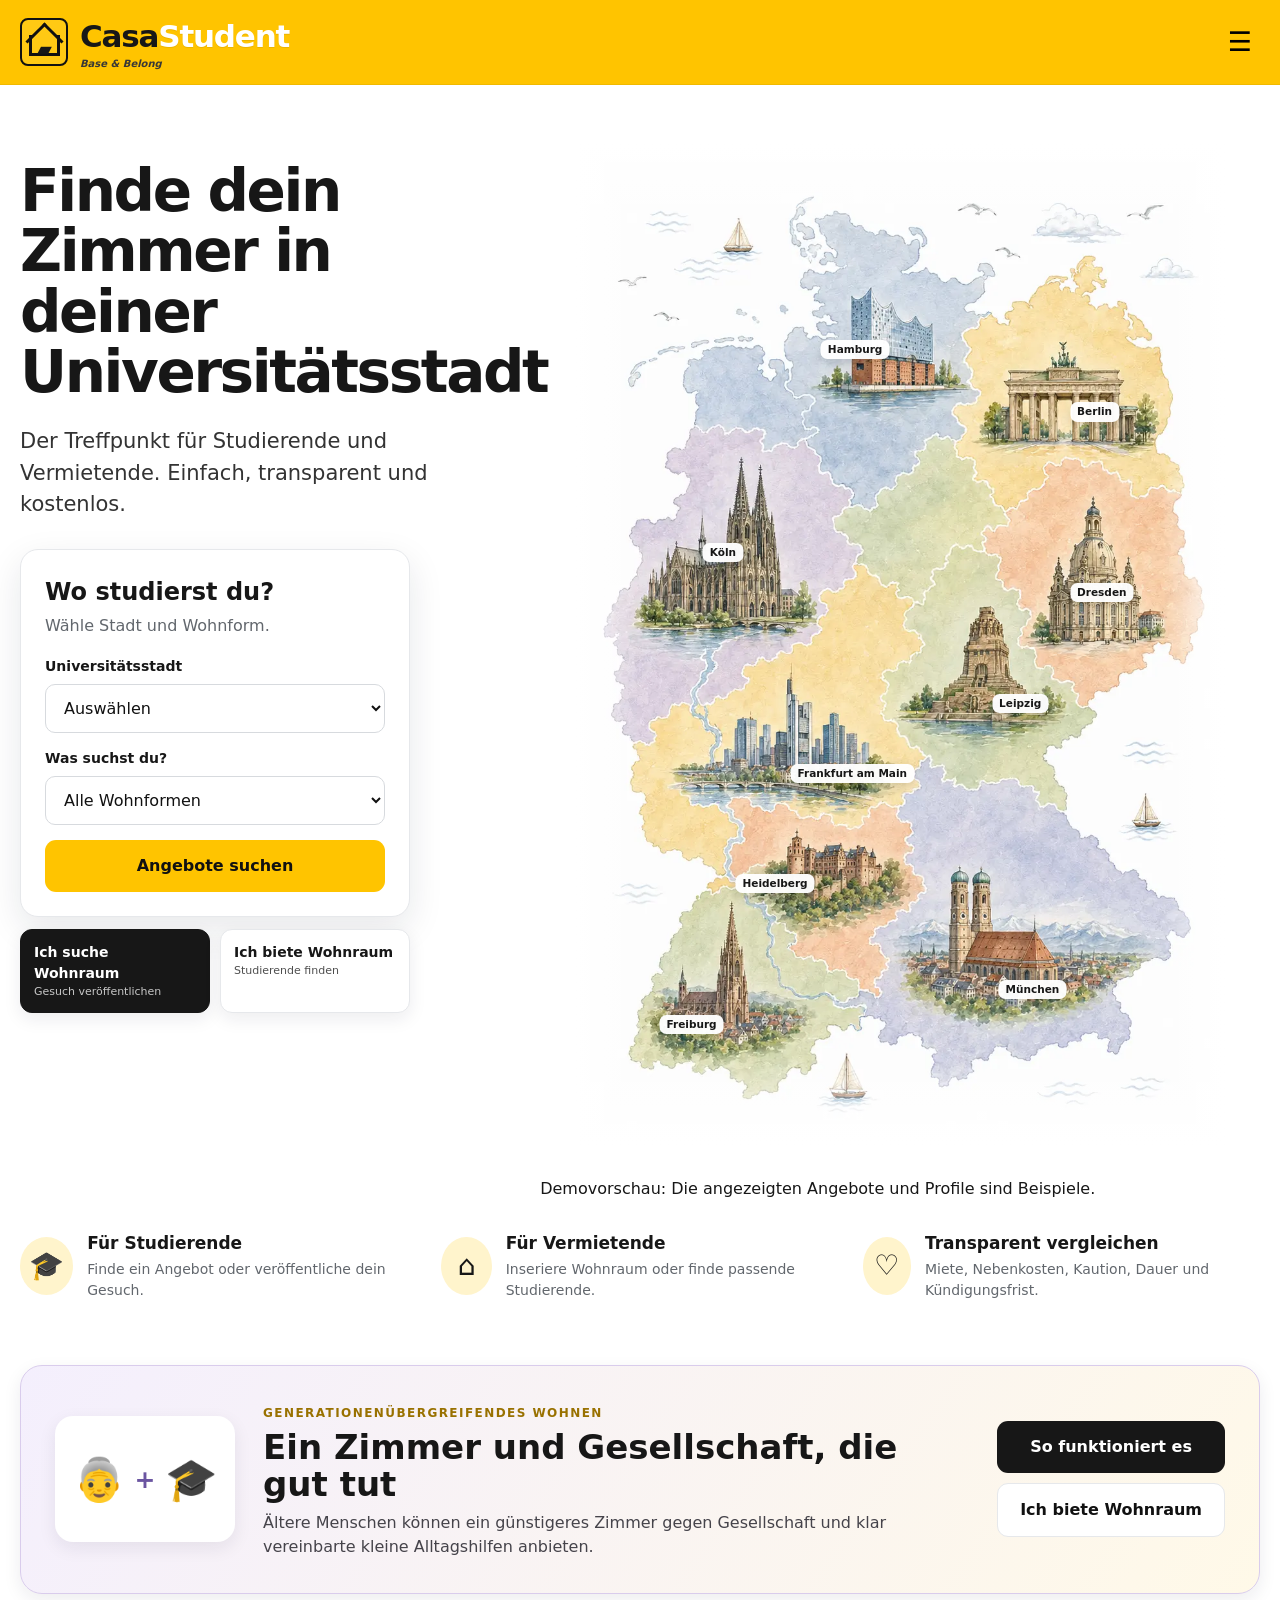
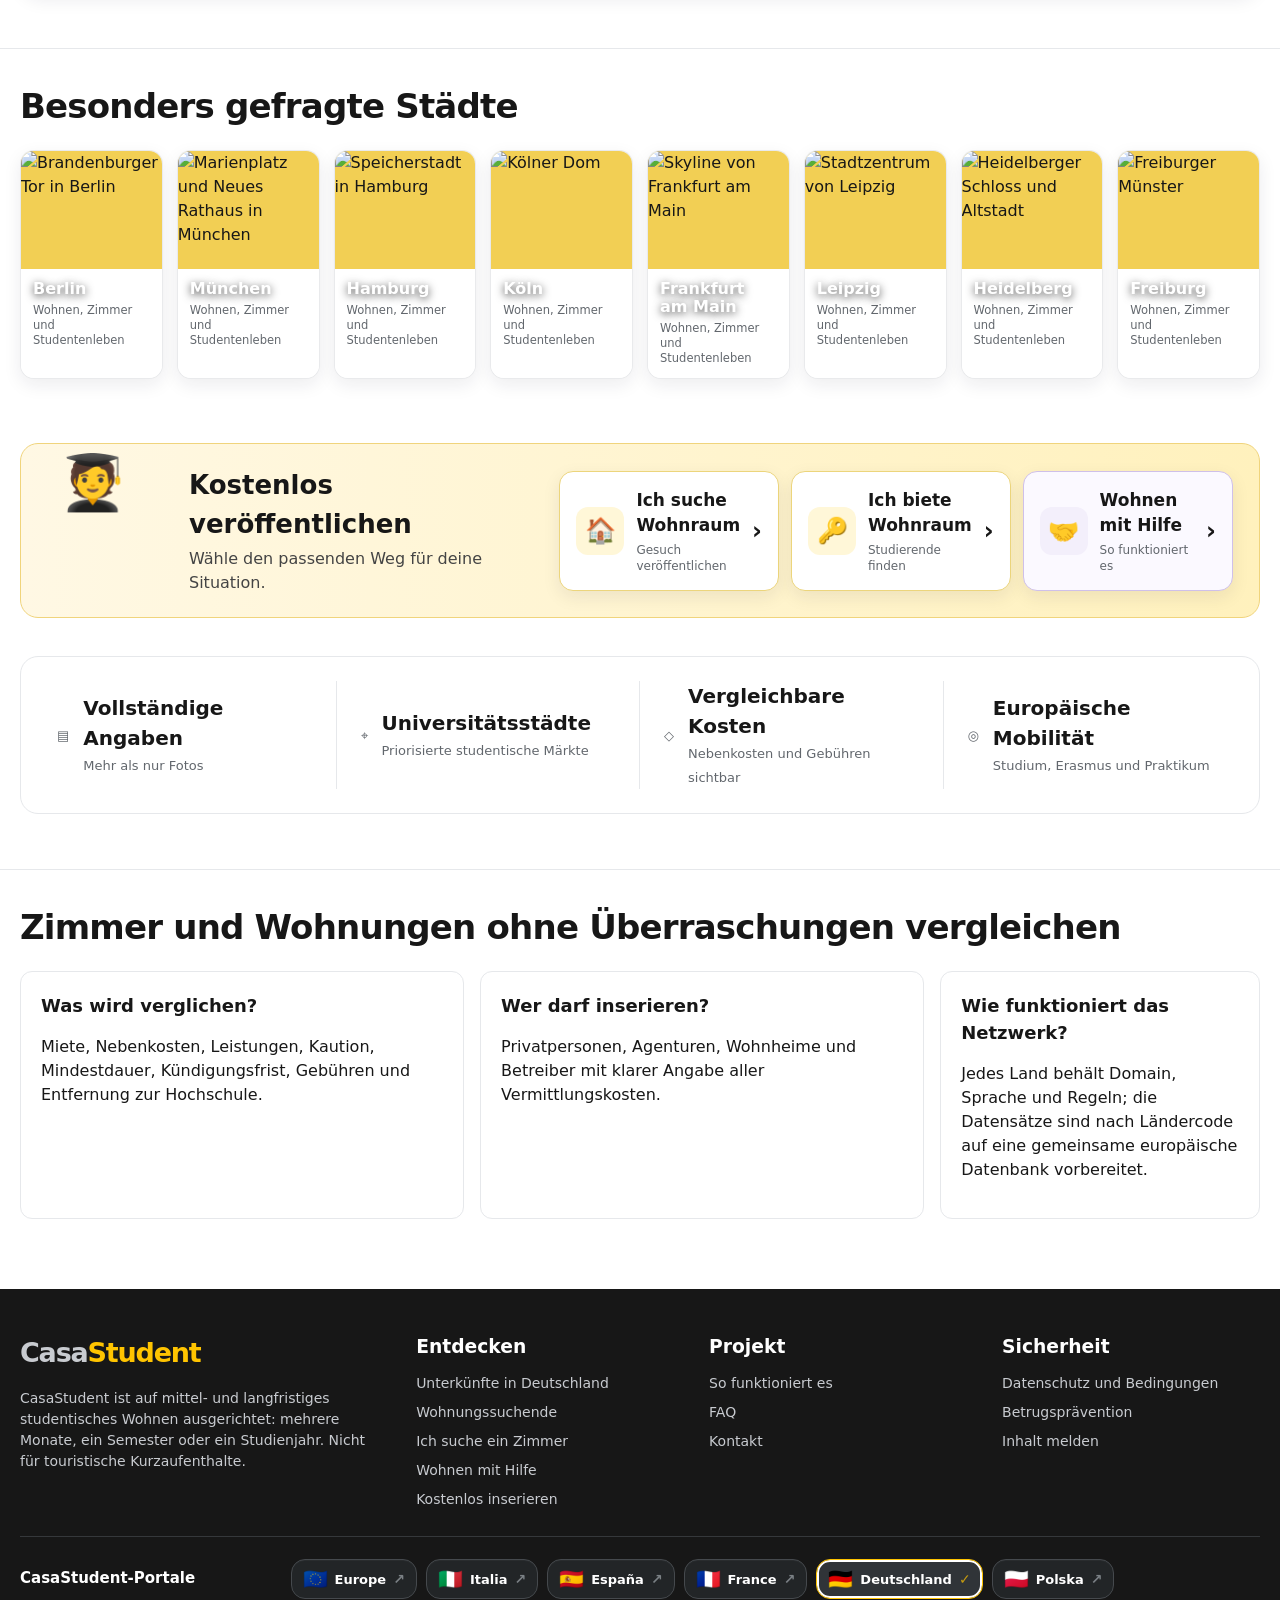
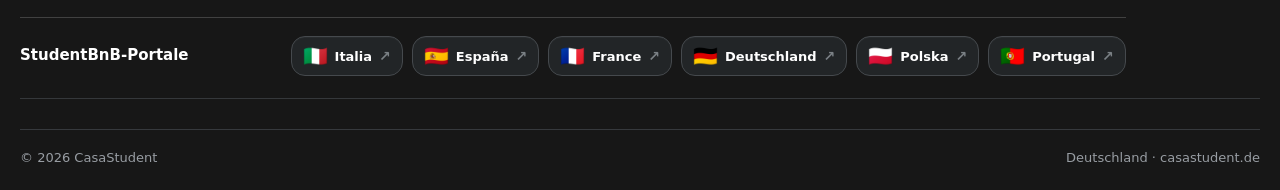
==== commit 96cf7f18: "Unify portal footers and simplify navigation" ====
--- a/index.html
+++ b/index.html
@@ -1,7 +1,7 @@
 <!doctype html><html lang="de"><head><meta charset="utf-8"><meta name="viewport" content="width=device-width,initial-scale=1"><meta name="theme-color" content="#ffc400"><link rel="stylesheet" href="assets/css/style.css"><link rel="stylesheet" href="assets/css/country.css?v=20260829-city-image-fix"><link rel="stylesheet" href="assets/css/germany-map-fix.css?v=20260825-map8"><title>Finde dein Zimmer in deiner Universitätsstadt | CasaStudent</title><meta name="description" content="Der Treffpunkt für Studierende und Vermietende. Einfach, transparent und kostenlos."><link rel="canonical" href="https://casastudent.de/"></head><body><header class="site-header"><div class="container header-inner">
 <a class="brand" href="index.html" aria-label="CasaStudent home"><span class="brand-icon" aria-hidden="true"><span class="brand-cap">▰</span></span><span>Student<strong>BnB</strong><small>Finde dein Zimmer. Lebe deine Stadt.</small></span></a>
 <button class="menu-button" aria-label="Menu" aria-expanded="false">☰</button>
-<nav class="main-nav" aria-label="Hauptnavigation"><a href="index.html#how">So funktioniert es</a><a href="studierende.html">Wohnungssuchende</a><a class="nav-social-link" href="wohnen-mit-hilfe.html">Wohnen mit Hilfe</a><a href="index.html#faq">FAQ</a><a href="index.html#contact">Kontakt</a><a class="nav-feature-link" href="ich-suche.html">Ich suche ein Zimmer</a><a class="header-cta" href="inserieren.html">Kostenlos inserieren</a><a class="account-link" href="#" data-login>♙ <span data-account-label>Anmelden</span></a></nav>
+<nav class="main-nav" aria-label="Hauptnavigation"><a href="index.html#how">So funktioniert es</a><a href="studierende.html">Wohnungssuchende</a><a class="nav-social-link" href="wohnen-mit-hilfe.html">Wohnen mit Hilfe</a><a class="nav-feature-link" href="ich-suche.html">Ich suche ein Zimmer</a><a class="header-cta" href="inserieren.html">Kostenlos inserieren</a><a class="account-link" href="#" data-login>♙ <span data-account-label>Anmelden</span></a></nav>
 </div></header><main><section class="home-hero"><div class="container hero-grid"><div class="hero-copy"><h1>Finde dein Zimmer in deiner Universitätsstadt</h1><p>Der Treffpunkt für Studierende und Vermietende. Einfach, transparent und kostenlos.</p><form class="search-card" id="home-search"><h2>Wo studierst du?</h2><p>Wähle Stadt und Wohnform.</p><div class="field"><label for="home-city">Universitätsstadt</label><select id="home-city" name="city"></select></div><div class="field"><label for="home-type">Was suchst du?</label><select id="home-type" name="type"><option value="">Alle Wohnformen</option><option value="Einzelzimmer">Einzelzimmer</option><option value="Platz im Mehrbettzimmer">Platz im Mehrbettzimmer</option><option value="Studio">Studio</option><option value="1-Zimmer-Wohnung">1-Zimmer-Wohnung</option><option value="Wohnung">Wohnung</option></select></div><button class="btn btn-yellow btn-block" type="submit">Angebote suchen</button></form><div class="hero-market-actions"><a href="ich-suche.html"><strong>Ich suche Wohnraum</strong><small>Gesuch veröffentlichen</small></a><a href="inserieren.html"><strong>Ich biete Wohnraum</strong><small>Studierende finden</small></a></div></div>
 <div class="map-stage country-market-map"><div class="market-map-top"><div><h2>Hochschulmärkte in Deutschland</h2><p>Wähle deine Universitätsstadt im Menü; die Deutschlandkarte ist auf denselben visuellen Standard wie Italien, Spanien und Frankreich abgestimmt.</p></div><span class="market-country-code">DE</span></div><div class="market-map-canvas"><div class="market-map-visual" style="--map-ratio:1009 / 1558"><img class="market-map-image" src="assets/img/country-map-watercolor-v2.webp" alt="Illustrierte Deutschlandkarte mit wichtigen Universitätsstädten und Wahrzeichen" draggable="false" decoding="async"><a class="map-city-marker label-left" style="--x:49.50%;--y:20.80%" href="stadt.html?city=hamburg" aria-label="Hamburg" title="Hamburg"><span>Hamburg</span></a><a class="map-city-marker label-right" style="--x:75.00%;--y:27.00%" href="stadt.html?city=berlin" aria-label="Berlin" title="Berlin"><span>Berlin</span></a><a class="map-city-marker label-right" style="--x:75.00%;--y:45.00%" href="stadt.html?city=dresden" aria-label="Dresden" title="Dresden"><span>Dresden</span></a><a class="map-city-marker label-right" style="--x:63.00%;--y:56.00%" href="stadt.html?city=leipzig" aria-label="Leipzig" title="Leipzig"><span>Leipzig</span></a><a class="map-city-marker label-left" style="--x:27.00%;--y:41.00%" href="stadt.html?city=koeln" aria-label="Köln" title="Köln"><span>Köln</span></a><a class="map-city-marker label-right" style="--x:32.00%;--y:63.00%" href="stadt.html?city=frankfurt" aria-label="Frankfurt am Main" title="Frankfurt am Main"><span>Frankfurt am Main</span></a><a class="map-city-marker label-left" style="--x:38.00%;--y:74.00%" href="stadt.html?city=heidelberg" aria-label="Heidelberg" title="Heidelberg"><span>Heidelberg</span></a><a class="map-city-marker label-left" style="--x:24.00%;--y:88.00%" href="stadt.html?city=freiburg" aria-label="Freiburg" title="Freiburg"><span>Freiburg</span></a><a class="map-city-marker label-right" style="--x:64.00%;--y:84.50%" href="stadt.html?city=muenchen" aria-label="München" title="München"><span>München</span></a></div></div><div class="market-map-note"><strong>Für eine gemeinsame europäische Datenbank vorbereitet</strong><span>countryCode = DE</span></div></div></div>
 <div class="container value-strip" id="how"><div class="value-item"><span class="icon-circle">🎓</span><div><h3>Für Studierende</h3><p>Finde ein Angebot oder veröffentliche dein Gesuch.</p></div></div><div class="value-item"><span class="icon-circle">⌂</span><div><h3>Für Vermietende</h3><p>Inseriere Wohnraum oder finde passende Studierende.</p></div></div><div class="value-item"><span class="icon-circle">♡</span><div><h3>Transparent vergleichen</h3><p>Miete, Nebenkosten, Kaution, Dauer und Kündigungsfrist.</p></div></div></div></section>
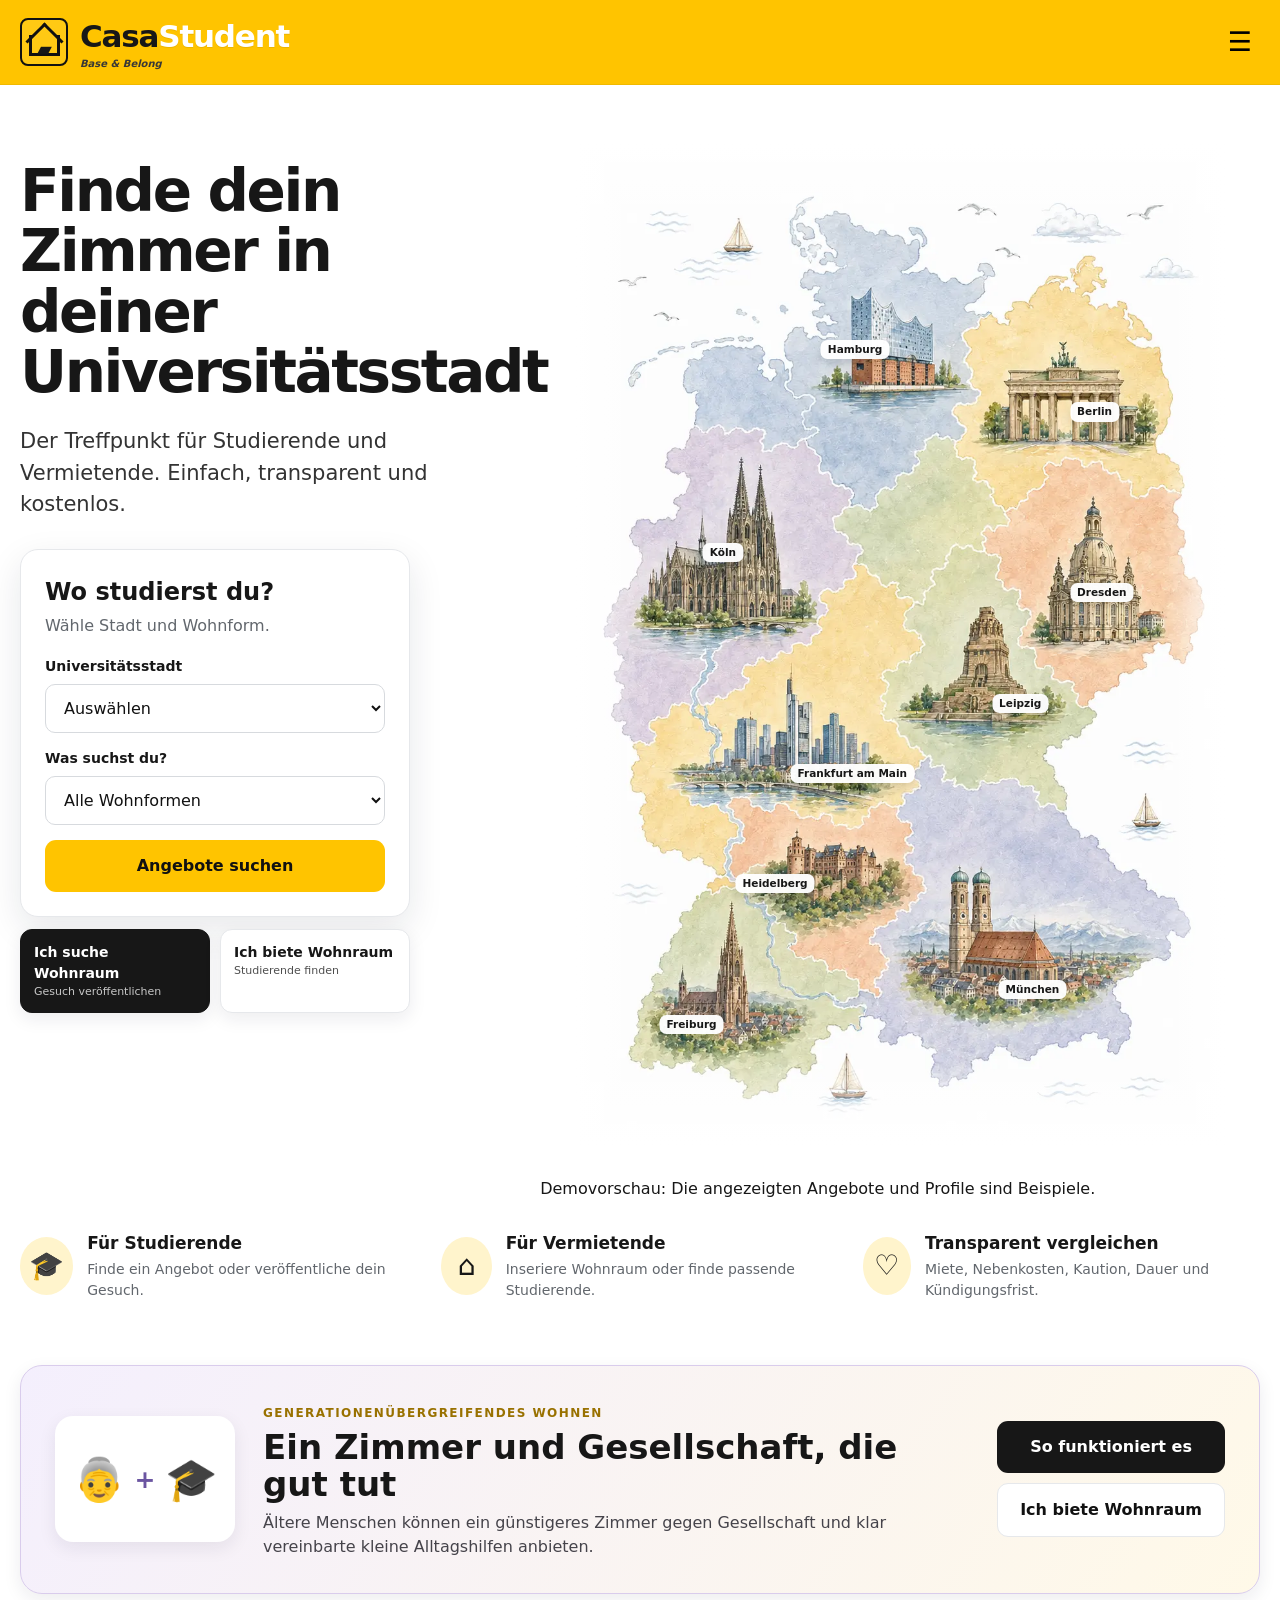
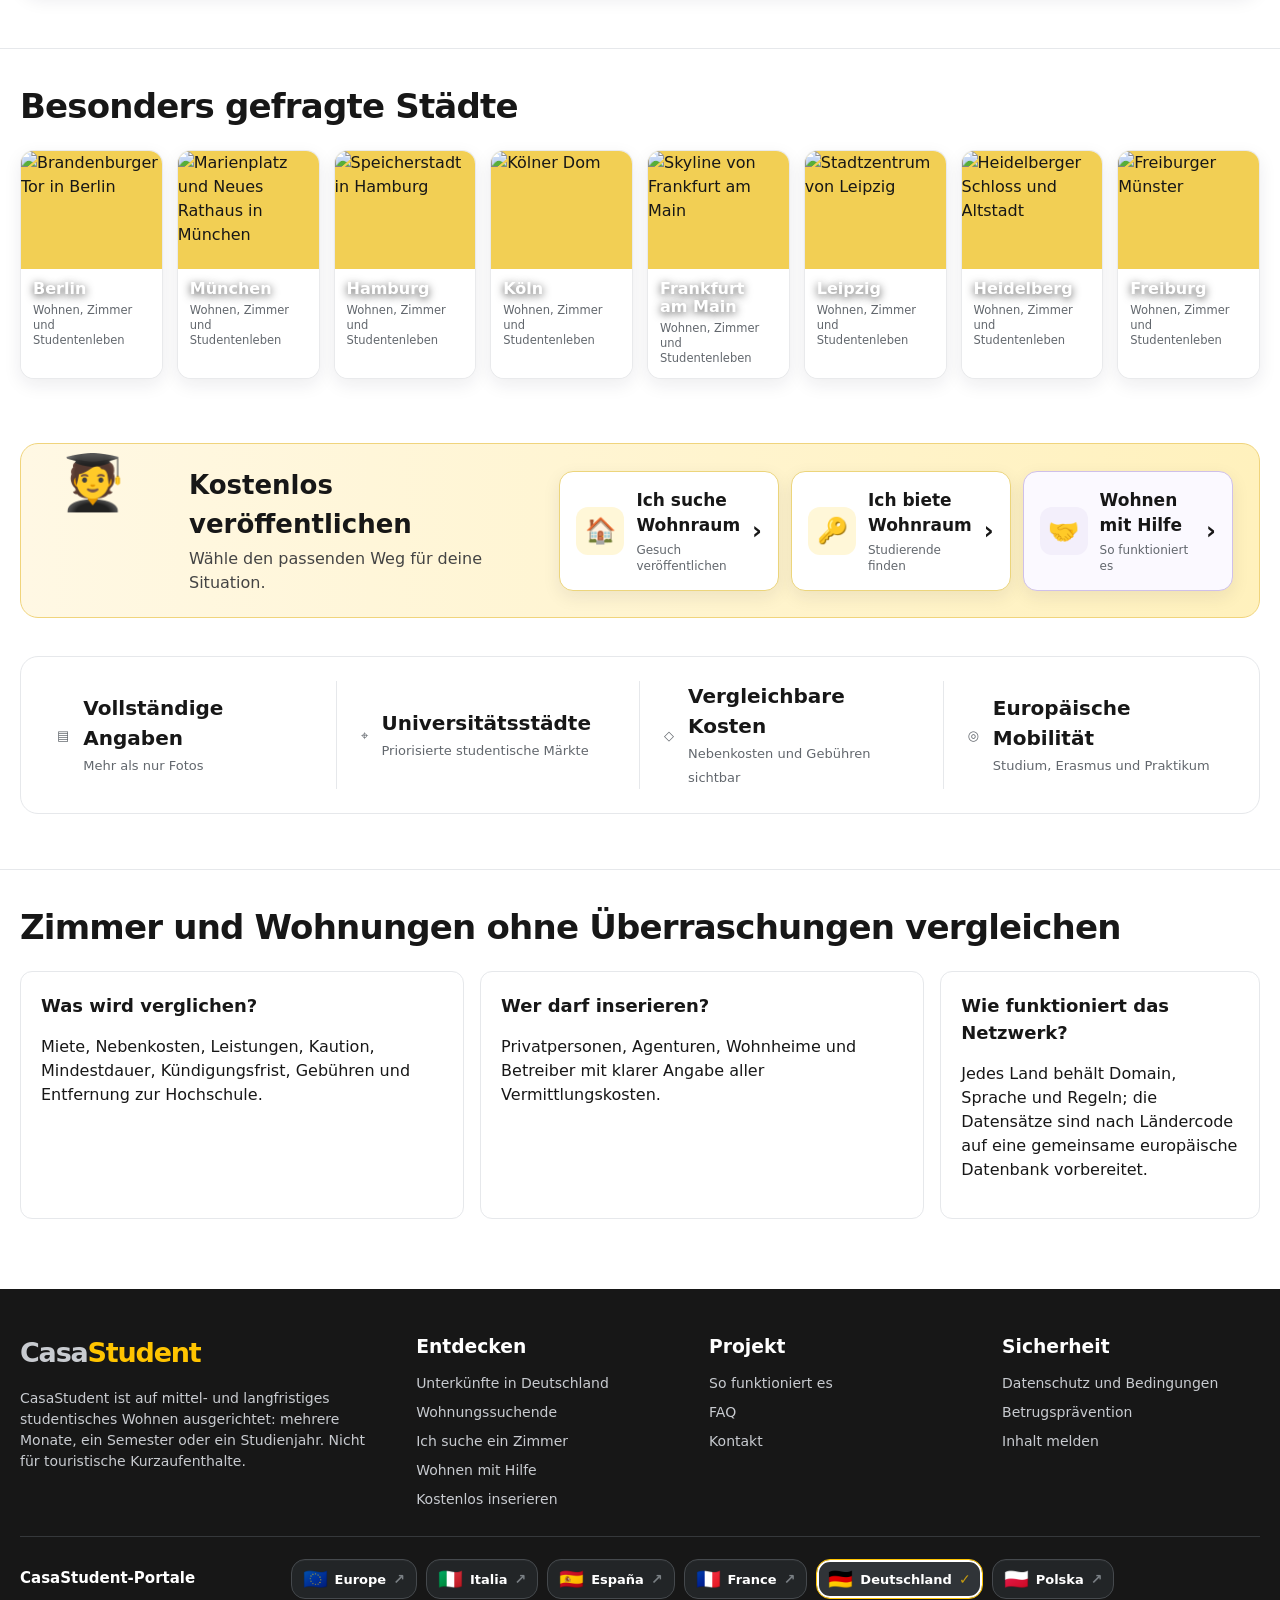
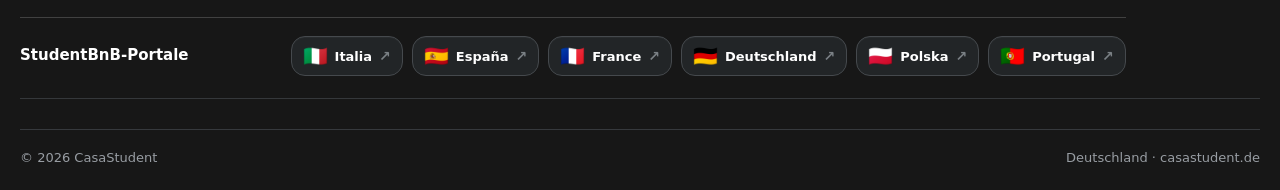
==== commit 838286ec: "Restore CasaStudent branding on Germany homepage" ====
--- a/index.html
+++ b/index.html
@@ -1,17 +1 @@
-<!doctype html><html lang="de"><head><meta charset="utf-8"><meta name="viewport" content="width=device-width,initial-scale=1"><meta name="theme-color" content="#ffc400"><link rel="stylesheet" href="assets/css/style.css"><link rel="stylesheet" href="assets/css/country.css?v=20260829-city-image-fix"><link rel="stylesheet" href="assets/css/germany-map-fix.css?v=20260825-map8"><title>Finde dein Zimmer in deiner Universitätsstadt | CasaStudent</title><meta name="description" content="Der Treffpunkt für Studierende und Vermietende. Einfach, transparent und kostenlos."><link rel="canonical" href="https://casastudent.de/"></head><body><header class="site-header"><div class="container header-inner">
-<a class="brand" href="index.html" aria-label="CasaStudent home"><span class="brand-icon" aria-hidden="true"><span class="brand-cap">▰</span></span><span>Student<strong>BnB</strong><small>Finde dein Zimmer. Lebe deine Stadt.</small></span></a>
-<button class="menu-button" aria-label="Menu" aria-expanded="false">☰</button>
-<nav class="main-nav" aria-label="Hauptnavigation"><a href="index.html#how">So funktioniert es</a><a href="studierende.html">Wohnungssuchende</a><a class="nav-social-link" href="wohnen-mit-hilfe.html">Wohnen mit Hilfe</a><a class="nav-feature-link" href="ich-suche.html">Ich suche ein Zimmer</a><a class="header-cta" href="inserieren.html">Kostenlos inserieren</a><a class="account-link" href="#" data-login>♙ <span data-account-label>Anmelden</span></a></nav>
-</div></header><main><section class="home-hero"><div class="container hero-grid"><div class="hero-copy"><h1>Finde dein Zimmer in deiner Universitätsstadt</h1><p>Der Treffpunkt für Studierende und Vermietende. Einfach, transparent und kostenlos.</p><form class="search-card" id="home-search"><h2>Wo studierst du?</h2><p>Wähle Stadt und Wohnform.</p><div class="field"><label for="home-city">Universitätsstadt</label><select id="home-city" name="city"></select></div><div class="field"><label for="home-type">Was suchst du?</label><select id="home-type" name="type"><option value="">Alle Wohnformen</option><option value="Einzelzimmer">Einzelzimmer</option><option value="Platz im Mehrbettzimmer">Platz im Mehrbettzimmer</option><option value="Studio">Studio</option><option value="1-Zimmer-Wohnung">1-Zimmer-Wohnung</option><option value="Wohnung">Wohnung</option></select></div><button class="btn btn-yellow btn-block" type="submit">Angebote suchen</button></form><div class="hero-market-actions"><a href="ich-suche.html"><strong>Ich suche Wohnraum</strong><small>Gesuch veröffentlichen</small></a><a href="inserieren.html"><strong>Ich biete Wohnraum</strong><small>Studierende finden</small></a></div></div>
-<div class="map-stage country-market-map"><div class="market-map-top"><div><h2>Hochschulmärkte in Deutschland</h2><p>Wähle deine Universitätsstadt im Menü; die Deutschlandkarte ist auf denselben visuellen Standard wie Italien, Spanien und Frankreich abgestimmt.</p></div><span class="market-country-code">DE</span></div><div class="market-map-canvas"><div class="market-map-visual" style="--map-ratio:1009 / 1558"><img class="market-map-image" src="assets/img/country-map-watercolor-v2.webp" alt="Illustrierte Deutschlandkarte mit wichtigen Universitätsstädten und Wahrzeichen" draggable="false" decoding="async"><a class="map-city-marker label-left" style="--x:49.50%;--y:20.80%" href="stadt.html?city=hamburg" aria-label="Hamburg" title="Hamburg"><span>Hamburg</span></a><a class="map-city-marker label-right" style="--x:75.00%;--y:27.00%" href="stadt.html?city=berlin" aria-label="Berlin" title="Berlin"><span>Berlin</span></a><a class="map-city-marker label-right" style="--x:75.00%;--y:45.00%" href="stadt.html?city=dresden" aria-label="Dresden" title="Dresden"><span>Dresden</span></a><a class="map-city-marker label-right" style="--x:63.00%;--y:56.00%" href="stadt.html?city=leipzig" aria-label="Leipzig" title="Leipzig"><span>Leipzig</span></a><a class="map-city-marker label-left" style="--x:27.00%;--y:41.00%" href="stadt.html?city=koeln" aria-label="Köln" title="Köln"><span>Köln</span></a><a class="map-city-marker label-right" style="--x:32.00%;--y:63.00%" href="stadt.html?city=frankfurt" aria-label="Frankfurt am Main" title="Frankfurt am Main"><span>Frankfurt am Main</span></a><a class="map-city-marker label-left" style="--x:38.00%;--y:74.00%" href="stadt.html?city=heidelberg" aria-label="Heidelberg" title="Heidelberg"><span>Heidelberg</span></a><a class="map-city-marker label-left" style="--x:24.00%;--y:88.00%" href="stadt.html?city=freiburg" aria-label="Freiburg" title="Freiburg"><span>Freiburg</span></a><a class="map-city-marker label-right" style="--x:64.00%;--y:84.50%" href="stadt.html?city=muenchen" aria-label="München" title="München"><span>München</span></a></div></div><div class="market-map-note"><strong>Für eine gemeinsame europäische Datenbank vorbereitet</strong><span>countryCode = DE</span></div></div></div>
-<div class="container value-strip" id="how"><div class="value-item"><span class="icon-circle">🎓</span><div><h3>Für Studierende</h3><p>Finde ein Angebot oder veröffentliche dein Gesuch.</p></div></div><div class="value-item"><span class="icon-circle">⌂</span><div><h3>Für Vermietende</h3><p>Inseriere Wohnraum oder finde passende Studierende.</p></div></div><div class="value-item"><span class="icon-circle">♡</span><div><h3>Transparent vergleichen</h3><p>Miete, Nebenkosten, Kaution, Dauer und Kündigungsfrist.</p></div></div></div></section>
-<section class="solidarity-home"><div class="container solidarity-home-grid"><div class="solidarity-visual" aria-hidden="true"><span>👵</span><b>+</b><span>🎓</span></div><div><span class="kicker">Generationenübergreifendes Wohnen</span><h2>Ein Zimmer und Gesellschaft, die gut tut</h2><p>Ältere Menschen können ein günstigeres Zimmer gegen Gesellschaft und klar vereinbarte kleine Alltagshilfen anbieten.</p></div><div class="solidarity-actions"><a class="btn btn-dark" href="wohnen-mit-hilfe.html">So funktioniert es</a><a class="btn btn-white" href="inserieren.html?formula=intergenerational">Ich biete Wohnraum</a></div></div></section>
-<section class="city-section"><div class="container"><h2 class="section-title">Besonders gefragte Städte</h2><div class="city-grid"><a class="city-card" href="stadt.html?city=berlin"><img src="https://images.unsplash.com/photo-1570862687812-8b841fad0733?auto=format&amp;fit=crop&amp;w=900&amp;q=82" alt="Brandenburger Tor in Berlin" loading="lazy" decoding="async"><strong>Berlin</strong></a><a class="city-card" href="stadt.html?city=muenchen"><img src="https://images.unsplash.com/photo-1724011513498-562fff9edf2b?auto=format&amp;fit=crop&amp;w=900&amp;q=82" alt="Marienplatz und Neues Rathaus in München" loading="lazy" decoding="async"><strong>München</strong></a><a class="city-card" href="stadt.html?city=hamburg"><img src="https://images.unsplash.com/photo-1745053316250-6158bf3a984c?auto=format&amp;fit=crop&amp;w=900&amp;q=82" alt="Speicherstadt in Hamburg" loading="lazy" decoding="async"><strong>Hamburg</strong></a><a class="city-card" href="stadt.html?city=koeln"><img src="https://images.unsplash.com/photo-1745183698367-544097498354?auto=format&amp;fit=crop&amp;w=900&amp;q=82" alt="Kölner Dom" loading="lazy" decoding="async"><strong>Köln</strong></a><a class="city-card" href="stadt.html?city=frankfurt"><img src="https://images.unsplash.com/photo-1602521879205-9e43bd841b1a?auto=format&amp;fit=crop&amp;w=900&amp;q=82" alt="Skyline von Frankfurt am Main" loading="lazy" decoding="async"><strong>Frankfurt am Main</strong></a><a class="city-card" href="stadt.html?city=leipzig"><img src="https://images.unsplash.com/photo-1696486461891-2938f3a3433d?auto=format&amp;fit=crop&amp;w=900&amp;q=82" alt="Stadtzentrum von Leipzig" loading="lazy" decoding="async"><strong>Leipzig</strong></a><a class="city-card" href="stadt.html?city=heidelberg"><img src="https://images.unsplash.com/photo-1777376115895-24d66237b5e4?auto=format&amp;fit=crop&amp;w=900&amp;q=82" alt="Heidelberger Schloss und Altstadt" loading="lazy" decoding="async"><strong>Heidelberg</strong></a><a class="city-card" href="stadt.html?city=freiburg"><img src="https://images.unsplash.com/photo-1691166461542-3746cd5a46e3?auto=format&amp;fit=crop&amp;w=900&amp;q=82" alt="Freiburger Münster" loading="lazy" decoding="async"><strong>Freiburg</strong></a></div></div></section>
-<section class="container"><div class="publish-banner"><div class="student-illustration" aria-hidden="true" style="background:none;font-size:54px">🧑‍🎓</div><div><h3>Kostenlos veröffentlichen</h3><p>Wähle den passenden Weg für deine Situation.</p></div><div class="publish-choice-grid"><a class="publish-choice" href="ich-suche.html"><span class="choice-icon">🏠</span><span><strong>Ich suche Wohnraum</strong><small>Gesuch veröffentlichen</small></span><b>›</b></a><a class="publish-choice" href="inserieren.html"><span class="choice-icon">🔑</span><span><strong>Ich biete Wohnraum</strong><small>Studierende finden</small></span><b>›</b></a><a class="publish-choice solidarity-choice" href="wohnen-mit-hilfe.html"><span class="choice-icon">🤝</span><span><strong>Wohnen mit Hilfe</strong><small>So funktioniert es</small></span><b>›</b></a></div></div>
-<div class="stats-strip"><div class="stat"><span class="stat-icon">▤</span><div><strong>Vollständige Angaben</strong><span>Mehr als nur Fotos</span></div></div><div class="stat"><span class="stat-icon">⌖</span><div><strong>Universitätsstädte</strong><span>Priorisierte studentische Märkte</span></div></div><div class="stat"><span class="stat-icon">◇</span><div><strong>Vergleichbare Kosten</strong><span>Nebenkosten und Gebühren sichtbar</span></div></div><div class="stat"><span class="stat-icon">◎</span><div><strong>Europäische Mobilität</strong><span>Studium, Erasmus und Praktikum</span></div></div></div></section>
-<section class="city-section" id="faq"><div class="container"><h2 class="section-title">Zimmer und Wohnungen ohne Überraschungen vergleichen</h2><div class="detail-grid"><article class="info-card"><h2>Was wird verglichen?</h2><p>Miete, Nebenkosten, Leistungen, Kaution, Mindestdauer, Kündigungsfrist, Gebühren und Entfernung zur Hochschule.</p></article><article class="info-card"><h2>Wer darf inserieren?</h2><p>Privatpersonen, Agenturen, Wohnheime und Betreiber mit klarer Angabe aller Vermittlungskosten.</p></article><article class="info-card"><h2>Wie funktioniert das Netzwerk?</h2><p>Jedes Land behält Domain, Sprache und Regeln; die Datensätze sind nach Ländercode auf eine gemeinsame europäische Datenbank vorbereitet.</p></article></div></div></section></main><footer class="site-footer" id="contact"><div class="container"><div class="footer-grid">
-<div><a class="brand" href="index.html" style="font-size:27px"><span>Student<strong>BnB</strong></span></a><p>Der Treffpunkt für Studierende und Vermietende. Einfach, transparent und kostenlos.</p></div>
-<div><h3>Entdecken</h3><div class="footer-links"><a href="stadt.html">Unterkünfte in Deutschland</a><a href="studierende.html">Wohnungssuchende</a><a href="ich-suche.html">Ich suche ein Zimmer</a><a href="wohnen-mit-hilfe.html">Wohnen mit Hilfe</a><a href="inserieren.html">Kostenlos inserieren</a></div></div>
-<div><h3>Projekt</h3><div class="footer-links"><a href="index.html#how">So funktioniert es</a><a href="index.html#faq">FAQ</a><a href="index.html#contact">Kontakt</a></div></div>
-<div><h3>Sicherheit</h3><div class="footer-links"><a href="datenschutz.html">Datenschutz und Bedingungen</a><a href="datenschutz.html#security">Betrugsprävention</a><a href="mailto:meldung@casastudent.de">Inhalt melden</a></div></div>
-</div><div class="footer-international"><strong>CasaStudent in Europa</strong><div class="footer-country-links" data-network></div></div><div class="footer-bottom"><span>© 2026 CasaStudent</span><span>Deutschland · casastudent.de</span></div></div></footer><div class="modal-backdrop" id="login-modal" role="dialog" aria-modal="true" aria-labelledby="login-title"><div class="modal"><button class="modal-close" data-close-modal aria-label="Schließen">×</button><h2 id="login-title">Anmelden</h2><p>Prüfe deine E-Mail, um die Verifizierung abzuschließen.</p><form id="login-form"><div class="field"><label for="login-email">Email</label><input id="login-email" name="email" type="email" required autocomplete="email" placeholder="name@email.com"></div><button class="btn btn-yellow btn-block" type="submit">Bestätigen und fortfahren</button></form></div></div><div id="toast" class="toast" role="status" aria-live="polite"></div><script src="assets/js/config.js?v=20260829-city-image-fix"></script><script src="assets/js/data.js?v=20260829-dresden"></script><script src="assets/js/api.js"></script><script src="assets/js/app.js?v=20260828-footer-links"></script></body></html>
+<!doctype html><html lang="de"><head><meta charset="utf-8"><meta name="viewport" content="width=device-width,initial-scale=1"><meta name="theme-color" content="#ffc400"><link rel="stylesheet" href="assets/css/style.css"><link rel="stylesheet" href="assets/css/country.css?v=20260829-city-image-fix"><link rel="stylesheet" href="assets/css/germany-map-fix.css?v=20260825-map8"><title>Finde dein Zimmer in deiner Universitätsstadt | CasaStudent</title><meta name="description" content="Der Treffpunkt für Studierende und Vermietende. Einfach, transparent und kostenlos."><link rel="canonical" href="https://casastudent.de/"></head><body><header class="site-header"><div class="container header-inner"><a class="brand" href="index.html" aria-label="CasaStudent home"><span class="brand-icon" aria-hidden="true"><span class="brand-cap">▰</span></span><span>Casa<strong>Student</strong><small>Base &amp; Belong</small></span></a><button class="menu-button" aria-label="Menu" aria-expanded="false">☰</button><nav class="main-nav" aria-label="Hauptnavigation"><a href="index.html#how">So funktioniert es</a><a href="studierende.html">Wohnungssuchende</a><a class="nav-social-link" href="wohnen-mit-hilfe.html">Wohnen mit Hilfe</a><a class="nav-feature-link" href="ich-suche.html">Ich suche ein Zimmer</a><a class="header-cta" href="inserieren.html">Kostenlos inserieren</a><a class="account-link" href="#" data-login>♙ <span data-account-label>Anmelden</span></a></nav></div></header><main><section class="home-hero"><div class="container hero-grid"><div class="hero-copy"><h1>Finde dein Zimmer in deiner Universitätsstadt</h1><p>Der Treffpunkt für Studierende und Vermietende. Einfach, transparent und kostenlos.</p><form class="search-card" id="home-search"><h2>Wo studierst du?</h2><p>Wähle Stadt und Wohnform.</p><div class="field"><label for="home-city">Universitätsstadt</label><select id="home-city" name="city"></select></div><div class="field"><label for="home-type">Was suchst du?</label><select id="home-type" name="type"><option value="">Alle Wohnformen</option><option value="Einzelzimmer">Einzelzimmer</option><option value="Platz im Mehrbettzimmer">Platz im Mehrbettzimmer</option><option value="Studio">Studio</option><option value="1-Zimmer-Wohnung">1-Zimmer-Wohnung</option><option value="Wohnung">Wohnung</option></select></div><button class="btn btn-yellow btn-block" type="submit">Angebote suchen</button></form><div class="hero-market-actions"><a href="ich-suche.html"><strong>Ich suche Wohnraum</strong><small>Gesuch veröffentlichen</small></a><a href="inserieren.html"><strong>Ich biete Wohnraum</strong><small>Studierende finden</small></a></div></div><div class="map-stage country-market-map"><div class="market-map-top"><div><h2>Hochschulmärkte in Deutschland</h2><p>Wähle deine Universitätsstadt im Menü; die Deutschlandkarte ist auf denselben visuellen Standard wie Italien, Spanien und Frankreich abgestimmt.</p></div><span class="market-country-code">DE</span></div><div class="market-map-canvas"><div class="market-map-visual" style="--map-ratio:1009 / 1558"><img class="market-map-image" src="assets/img/country-map-watercolor-v2.webp" alt="Illustrierte Deutschlandkarte mit wichtigen Universitätsstädten und Wahrzeichen" draggable="false" decoding="async"><a class="map-city-marker label-left" style="--x:49.50%;--y:20.80%" href="stadt.html?city=hamburg" aria-label="Hamburg" title="Hamburg"><span>Hamburg</span></a><a class="map-city-marker label-right" style="--x:75.00%;--y:27.00%" href="stadt.html?city=berlin" aria-label="Berlin" title="Berlin"><span>Berlin</span></a><a class="map-city-marker label-right" style="--x:75.00%;--y:45.00%" href="stadt.html?city=dresden" aria-label="Dresden" title="Dresden"><span>Dresden</span></a><a class="map-city-marker label-right" style="--x:63.00%;--y:56.00%" href="stadt.html?city=leipzig" aria-label="Leipzig" title="Leipzig"><span>Leipzig</span></a><a class="map-city-marker label-left" style="--x:27.00%;--y:41.00%" href="stadt.html?city=koeln" aria-label="Köln" title="Köln"><span>Köln</span></a><a class="map-city-marker label-right" style="--x:32.00%;--y:63.00%" href="stadt.html?city=frankfurt" aria-label="Frankfurt am Main" title="Frankfurt am Main"><span>Frankfurt am Main</span></a><a class="map-city-marker label-left" style="--x:38.00%;--y:74.00%" href="stadt.html?city=heidelberg" aria-label="Heidelberg" title="Heidelberg"><span>Heidelberg</span></a><a class="map-city-marker label-left" style="--x:24.00%;--y:88.00%" href="stadt.html?city=freiburg" aria-label="Freiburg" title="Freiburg"><span>Freiburg</span></a><a class="map-city-marker label-right" style="--x:64.00%;--y:84.50%" href="stadt.html?city=muenchen" aria-label="München" title="München"><span>München</span></a></div></div><div class="market-map-note"><strong>Für eine gemeinsame europäische Datenbank vorbereitet</strong><span>countryCode = DE</span></div></div></div><div class="container value-strip" id="how"><div class="value-item"><span class="icon-circle">🎓</span><div><h3>Für Studierende</h3><p>Finde ein Angebot oder veröffentliche dein Gesuch.</p></div></div><div class="value-item"><span class="icon-circle">⌂</span><div><h3>Für Vermietende</h3><p>Inseriere Wohnraum oder finde passende Studierende.</p></div></div><div class="value-item"><span class="icon-circle">♡</span><div><h3>Transparent vergleichen</h3><p>Miete, Nebenkosten, Kaution, Dauer und Kündigungsfrist.</p></div></div></div></section><section class="solidarity-home"><div class="container solidarity-home-grid"><div class="solidarity-visual" aria-hidden="true"><span>👵</span><b>+</b><span>🎓</span></div><div><span class="kicker">Generationenübergreifendes Wohnen</span><h2>Ein Zimmer und Gesellschaft, die gut tut</h2><p>Ältere Menschen können ein günstigeres Zimmer gegen Gesellschaft und klar vereinbarte kleine Alltagshilfen anbieten.</p></div><div class="solidarity-actions"><a class="btn btn-dark" href="wohnen-mit-hilfe.html">So funktioniert es</a><a class="btn btn-white" href="inserieren.html?formula=intergenerational">Ich biete Wohnraum</a></div></div></section><section class="city-section"><div class="container"><h2 class="section-title">Besonders gefragte Städte</h2><div class="city-grid"><a class="city-card" href="stadt.html?city=berlin"><img src="https://images.unsplash.com/photo-1570862687812-8b841fad0733?auto=format&amp;fit=crop&amp;w=900&amp;q=82" alt="Brandenburger Tor in Berlin" loading="lazy" decoding="async"><strong>Berlin</strong></a><a class="city-card" href="stadt.html?city=muenchen"><img src="https://images.unsplash.com/photo-1724011513498-562fff9edf2b?auto=format&amp;fit=crop&amp;w=900&amp;q=82" alt="Marienplatz und Neues Rathaus in München" loading="lazy" decoding="async"><strong>München</strong></a><a class="city-card" href="stadt.html?city=hamburg"><img src="https://images.unsplash.com/photo-1745053316250-6158bf3a984c?auto=format&amp;fit=crop&amp;w=900&amp;q=82" alt="Speicherstadt in Hamburg" loading="lazy" decoding="async"><strong>Hamburg</strong></a><a class="city-card" href="stadt.html?city=koeln"><img src="https://images.unsplash.com/photo-1745183698367-544097498354?auto=format&amp;fit=crop&amp;w=900&amp;q=82" alt="Kölner Dom" loading="lazy" decoding="async"><strong>Köln</strong></a><a class="city-card" href="stadt.html?city=frankfurt"><img src="https://images.unsplash.com/photo-1602521879205-9e43bd841b1a?auto=format&amp;fit=crop&amp;w=900&amp;q=82" alt="Skyline von Frankfurt am Main" loading="lazy" decoding="async"><strong>Frankfurt am Main</strong></a><a class="city-card" href="stadt.html?city=leipzig"><img src="https://images.unsplash.com/photo-1696486461891-2938f3a3433d?auto=format&amp;fit=crop&amp;w=900&amp;q=82" alt="Stadtzentrum von Leipzig" loading="lazy" decoding="async"><strong>Leipzig</strong></a><a class="city-card" href="stadt.html?city=heidelberg"><img src="https://images.unsplash.com/photo-1777376115895-24d66237b5e4" alt="Heidelberger Schloss und Altstadt" loading="lazy" decoding="async"><strong>Heidelberg</strong></a><a class="city-card" href="stadt.html?city=freiburg"><img src="https://images.unsplash.com/photo-1691166461542-3746cd5a46e3?auto=format&amp;fit=crop&amp;w=900&amp;q=82" alt="Freiburger Münster" loading="lazy" decoding="async"><strong>Freiburg</strong></a></div></div></section><section class="container"><div class="publish-banner"><div class="student-illustration" aria-hidden="true" style="background:none;font-size:54px">🧑‍🎓</div><div><h3>Kostenlos veröffentlichen</h3><p>Wähle den passenden Weg für deine Situation.</p></div><div class="publish-choice-grid"><a class="publish-choice" href="ich-suche.html"><span class="choice-icon">🏠</span><span><strong>Ich suche Wohnraum</strong><small>Gesuch veröffentlichen</small></span><b>›</b></a><a class="publish-choice" href="inserieren.html"><span class="choice-icon">🔑</span><span><strong>Ich biete Wohnraum</strong><small>Studierende finden</small></span><b>›</b></a><a class="publish-choice solidarity-choice" href="wohnen-mit-hilfe.html"><span class="choice-icon">🤝</span><span><strong>Wohnen mit Hilfe</strong><small>So funktioniert es</small></span><b>›</b></a></div></div><div class="stats-strip"><div class="stat"><span class="stat-icon">▤</span><div><strong>Vollständige Angaben</strong><span>Mehr als nur Fotos</span></div></div><div class="stat"><span class="stat-icon">⌖</span><div><strong>Universitätsstädte</strong><span>Priorisierte studentische Märkte</span></div></div><div class="stat"><span class="stat-icon">◇</span><div><strong>Vergleichbare Kosten</strong><span>Nebenkosten und Gebühren sichtbar</span></div></div><div class="stat"><span class="stat-icon">◎</span><div><strong>Europäische Mobilität</strong><span>Studium, Erasmus und Praktikum</span></div></div></div></section><section class="city-section" id="faq"><div class="container"><h2 class="section-title">Zimmer und Wohnungen ohne Überraschungen vergleichen</h2><div class="detail-grid"><article class="info-card"><h2>Was wird verglichen?</h2><p>Miete, Nebenkosten, Leistungen, Kaution, Mindestdauer, Kündigungsfrist, Gebühren und Entfernung zur Hochschule.</p></article><article class="info-card"><h2>Wer darf inserieren?</h2><p>Privatpersonen, Agenturen, Wohnheime und Betreiber mit klarer Angabe aller Vermittlungskosten.</p></article><article class="info-card"><h2>Wie funktioniert das Netzwerk?</h2><p>Jedes Land behält Domain, Sprache und Regeln; die Datensätze sind nach Ländercode auf eine gemeinsame europäische Datenbank vorbereitet.</p></article></div></div></section></main><footer class="site-footer" id="contact"><div class="container"><div class="footer-grid"><div><a class="brand" href="index.html" style="font-size:27px"><span>Casa<strong>Student</strong></span></a><p>Der Treffpunkt für Studierende und Vermietende. Einfach, transparent und kostenlos.</p></div><div><h3>Entdecken</h3><div class="footer-links"><a href="stadt.html">Unterkünfte in Deutschland</a><a href="studierende.html">Wohnungssuchende</a><a href="ich-suche.html">Ich suche ein Zimmer</a><a href="wohnen-mit-hilfe.html">Wohnen mit Hilfe</a><a href="inserieren.html">Kostenlos inserieren</a></div></div><div><h3>Projekt</h3><div class="footer-links"><a href="index.html#how">So funktioniert es</a><a href="index.html#faq">FAQ</a><a href="index.html#contact">Kontakt</a></div></div><div><h3>Sicherheit</h3><div class="footer-links"><a href="datenschutz.html">Datenschutz und Bedingungen</a><a href="datenschutz.html#security">Betrugsprävention</a><a href="mailto:meldung@casastudent.de">Inhalt melden</a></div></div></div><div class="footer-international"><strong>CasaStudent in Europa</strong><div class="footer-country-links" data-network></div></div><div class="footer-bottom"><span>© 2026 CasaStudent</span><span>Deutschland · casastudent.de</span></div></div></footer><div class="modal-backdrop" id="login-modal" role="dialog" aria-modal="true" aria-labelledby="login-title"><div class="modal"><button class="modal-close" data-close-modal aria-label="Schließen">×</button><h2 id="login-title">Anmelden</h2><p>Prüfe deine E-Mail, um die Verifizierung abzuschließen.</p><form id="login-form"><div class="field"><label for="login-email">Email</label><input id="login-email" name="email" type="email" required autocomplete="email" placeholder="name@email.com"></div><button class="btn btn-yellow btn-block" type="submit">Bestätigen und fortfahren</button></form></div></div><div id="toast" class="toast" role="status" aria-live="polite"></div><script src="assets/js/config.js?v=20260829-city-image-fix"></script><script src="assets/js/data.js?v=20260829-dresden"></script><script src="assets/js/api.js"></script><script src="assets/js/app.js?v=20260828-footer-links"></script></body></html>
